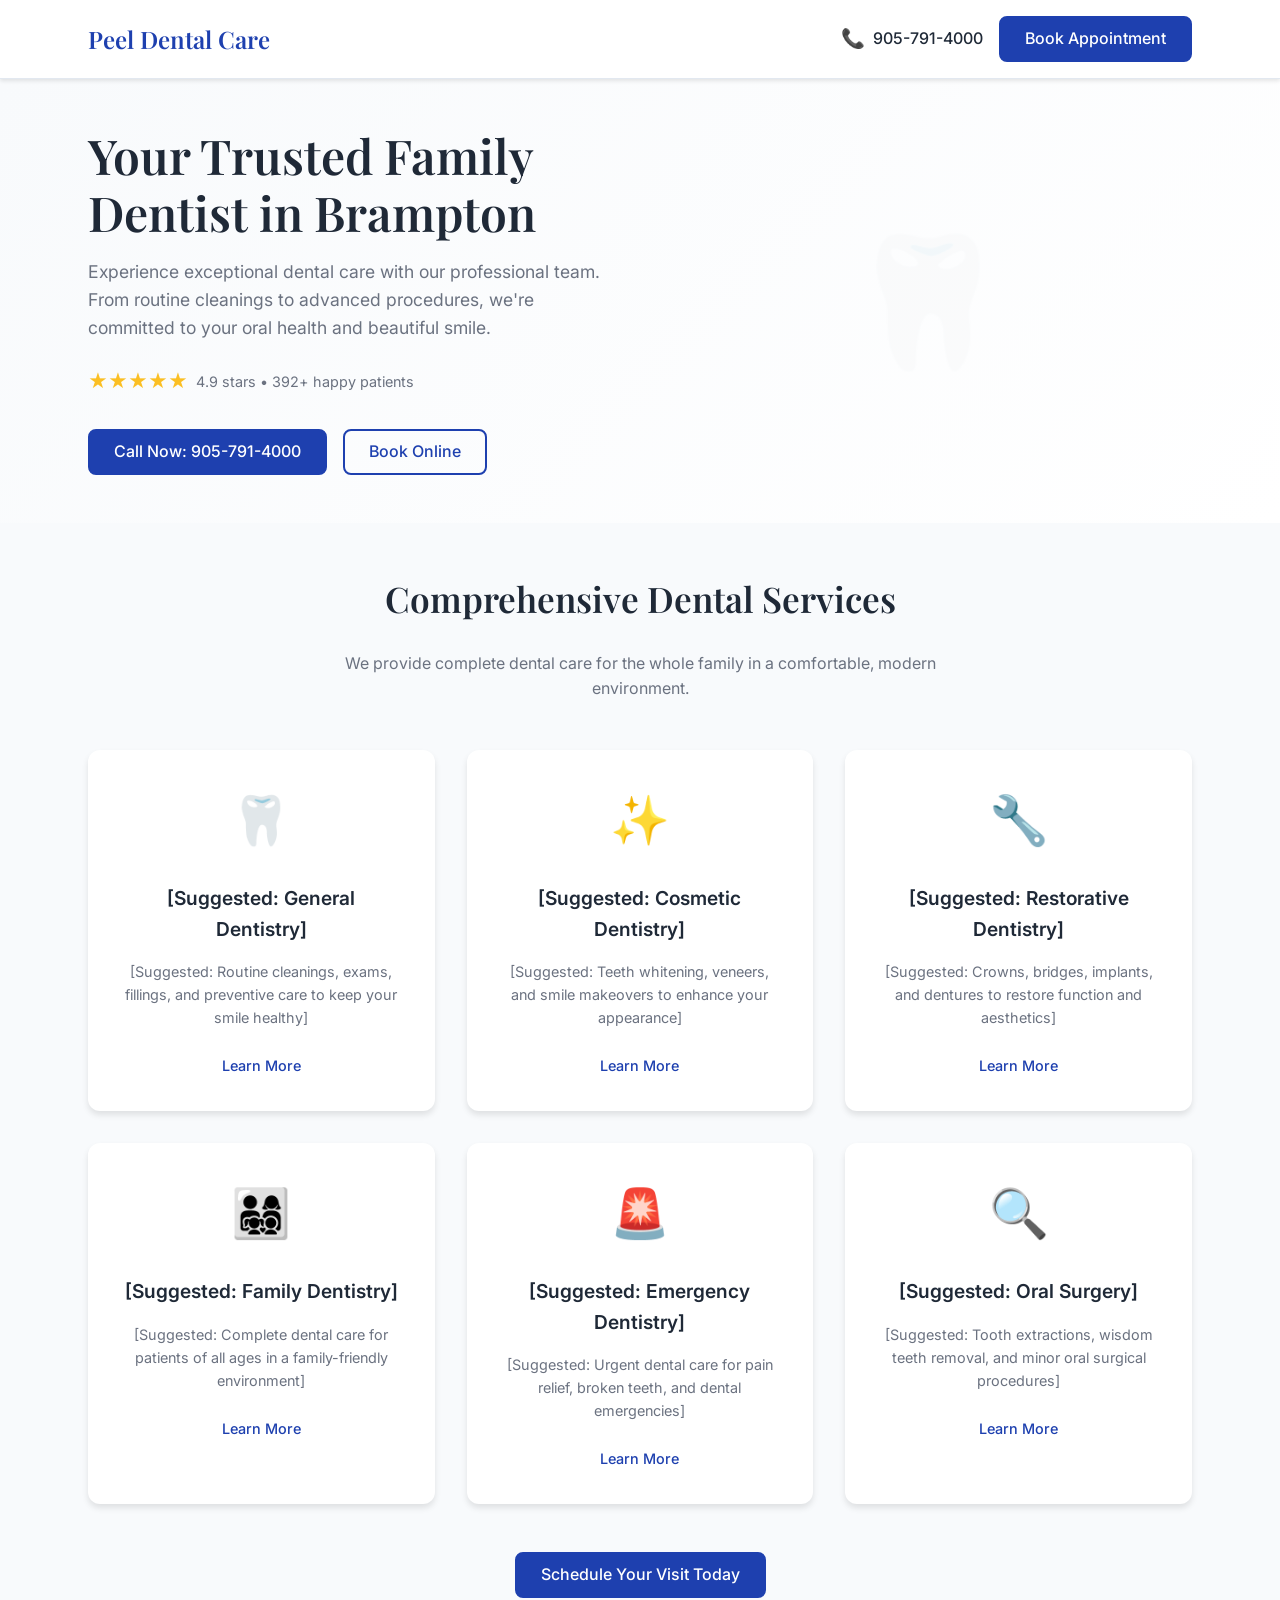
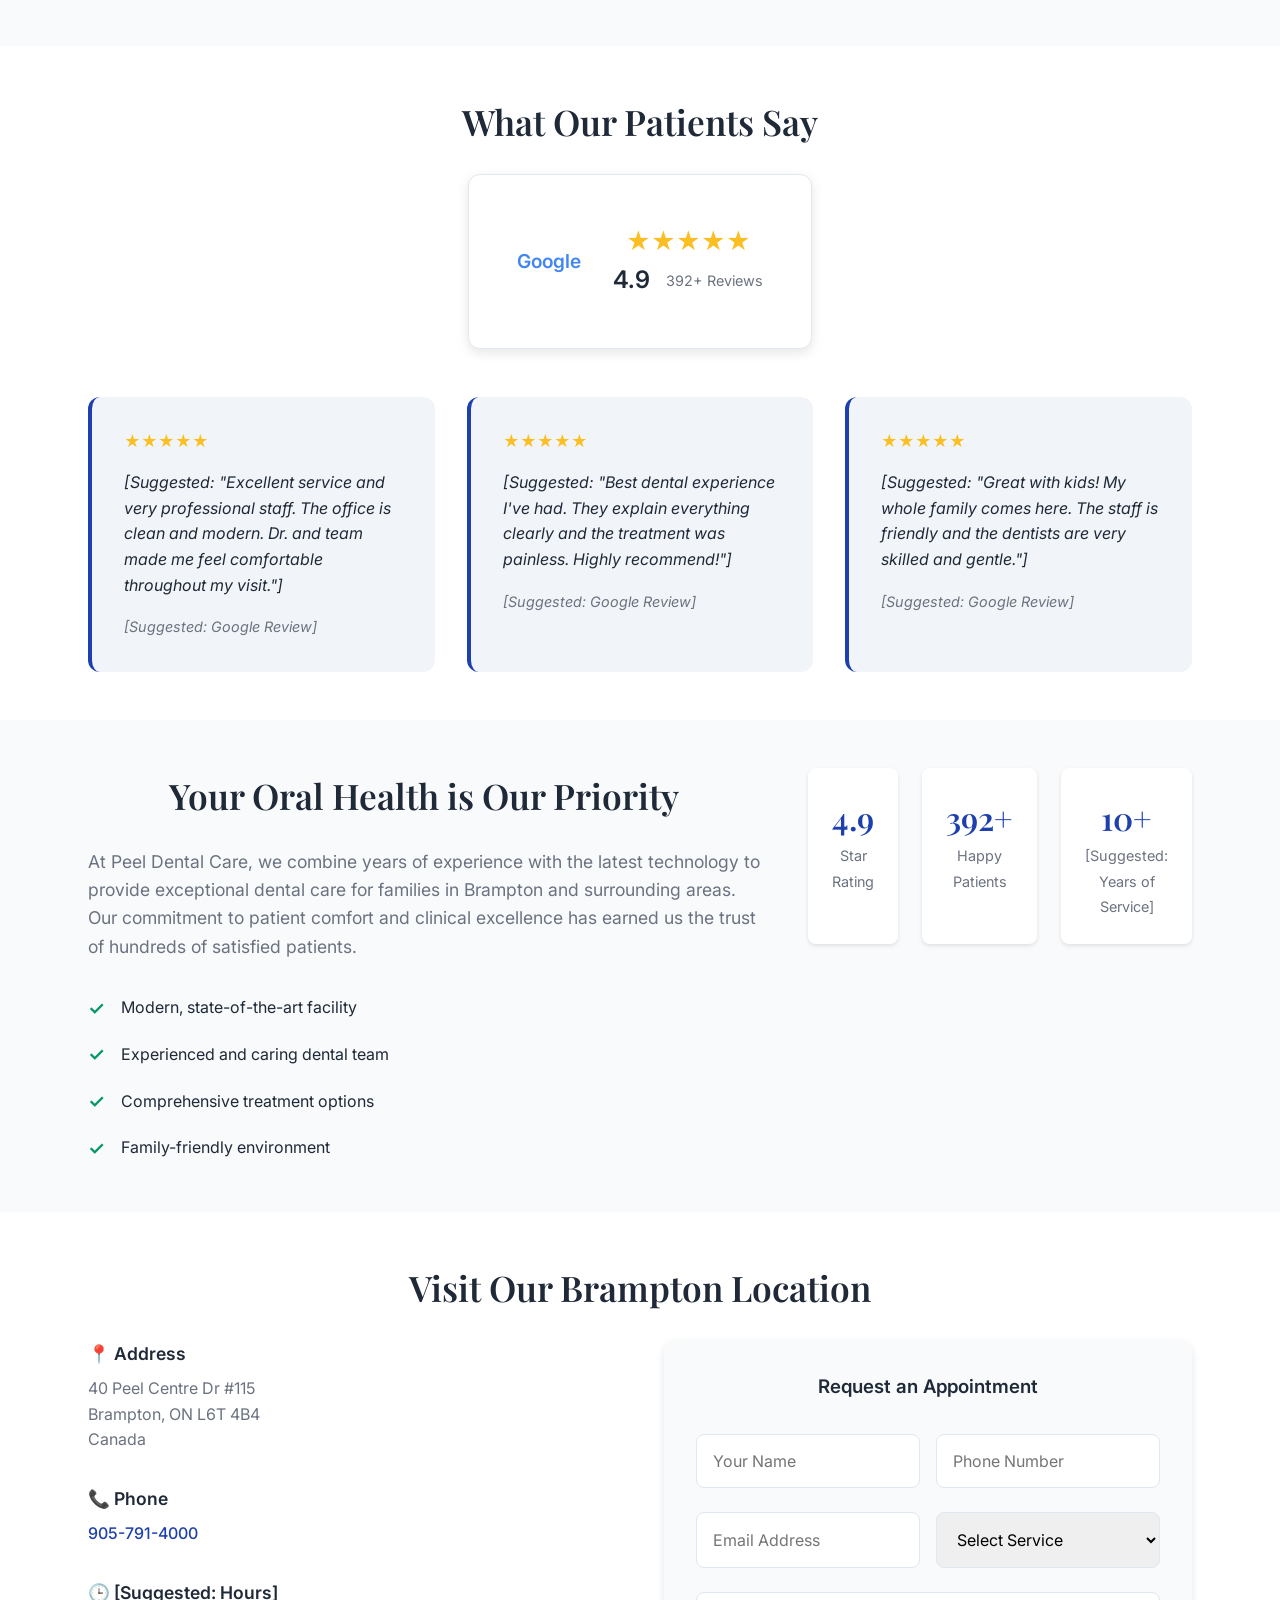
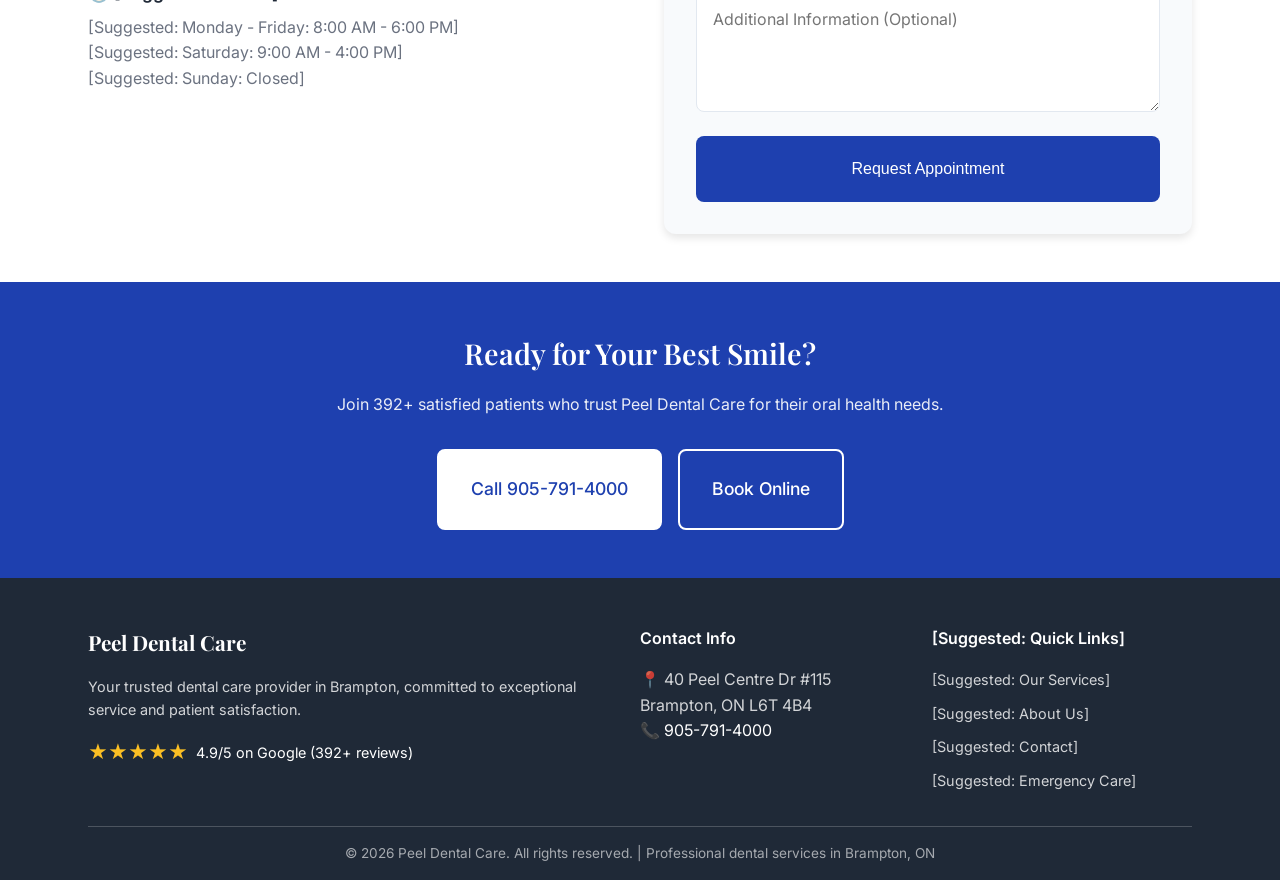
==== sites/peel-dental-care/index.html @ fa3510a4 "Preview: peel-dental-care (job bb30a169)" ====
<!DOCTYPE html>
<html lang="en">
<head>
    <meta charset="UTF-8">
    <meta name="viewport" content="width=device-width, initial-scale=1.0">
    <title>Peel Dental Care - Premier Dentist in Brampton, ON</title>
    <meta name="description" content="Peel Dental Care offers comprehensive dental services in Brampton. Rated 4.9 stars by 392+ patients. Call +1 905-791-4000 to book your appointment today.">
    <link rel="preconnect" href="https://fonts.googleapis.com">
    <link rel="preconnect" href="https://fonts.gstatic.com" crossorigin>
    <link href="https://fonts.googleapis.com/css2?family=Inter:wght@300;400;500;600;700&family=Playfair+Display:wght@400;500;600&display=swap" rel="stylesheet">
    <link rel="stylesheet" href="styles.css">
</head>
<body>
    <!-- HEADER -->
    <header class="header">
        <div class="container">
            <div class="header-content">
                <h1 class="logo">Peel Dental Care</h1>
                <div class="header-contact">
                    <a href="tel:+19057914000" class="phone-link">
                        <span class="phone-icon">📞</span>
                        <span class="phone-number">905-791-4000</span>
                    </a>
                    <a href="#contact" class="cta-button">Book Appointment</a>
                </div>
            </div>
        </div>
    </header>

    <main>
        <!-- SECTION: hero -->
        <section class="hero">
            <div class="container">
                <div class="hero-content">
                    <div class="hero-text">
                        <h2 class="hero-title">Your Trusted Family Dentist in Brampton</h2>
                        <p class="hero-description">
                            Experience exceptional dental care with our professional team. From routine cleanings to advanced procedures, we're committed to your oral health and beautiful smile.
                        </p>
                        <div class="hero-rating">
                            <div class="stars">★★★★★</div>
                            <span class="rating-text">4.9 stars • 392+ happy patients</span>
                        </div>
                        <div class="hero-cta">
                            <a href="tel:+19057914000" class="cta-button primary">Call Now: 905-791-4000</a>
                            <a href="#contact" class="cta-button secondary">Book Online</a>
                        </div>
                    </div>
                    <div class="hero-image">
                        <div class="hero-placeholder">🦷</div>
                    </div>
                </div>
            </div>
        </section>

        <!-- SECTION: services -->
        <section class="services">
            <div class="container">
                <h2 class="section-title">Comprehensive Dental Services</h2>
                <p class="section-description">We provide complete dental care for the whole family in a comfortable, modern environment.</p>

                <div class="services-grid">
                    <div class="service-card">
                        <div class="service-icon">🦷</div>
                        <h3 class="service-title">[Suggested: General Dentistry]</h3>
                        <p class="service-description">[Suggested: Routine cleanings, exams, fillings, and preventive care to keep your smile healthy]</p>
                        <a href="#contact" class="service-cta">Learn More</a>
                    </div>

                    <div class="service-card">
                        <div class="service-icon">✨</div>
                        <h3 class="service-title">[Suggested: Cosmetic Dentistry]</h3>
                        <p class="service-description">[Suggested: Teeth whitening, veneers, and smile makeovers to enhance your appearance]</p>
                        <a href="#contact" class="service-cta">Learn More</a>
                    </div>

                    <div class="service-card">
                        <div class="service-icon">🔧</div>
                        <h3 class="service-title">[Suggested: Restorative Dentistry]</h3>
                        <p class="service-description">[Suggested: Crowns, bridges, implants, and dentures to restore function and aesthetics]</p>
                        <a href="#contact" class="service-cta">Learn More</a>
                    </div>

                    <div class="service-card">
                        <div class="service-icon">👨‍👩‍👧‍👦</div>
                        <h3 class="service-title">[Suggested: Family Dentistry]</h3>
                        <p class="service-description">[Suggested: Complete dental care for patients of all ages in a family-friendly environment]</p>
                        <a href="#contact" class="service-cta">Learn More</a>
                    </div>

                    <div class="service-card">
                        <div class="service-icon">🚨</div>
                        <h3 class="service-title">[Suggested: Emergency Dentistry]</h3>
                        <p class="service-description">[Suggested: Urgent dental care for pain relief, broken teeth, and dental emergencies]</p>
                        <a href="#contact" class="service-cta">Learn More</a>
                    </div>

                    <div class="service-card">
                        <div class="service-icon">🔍</div>
                        <h3 class="service-title">[Suggested: Oral Surgery]</h3>
                        <p class="service-description">[Suggested: Tooth extractions, wisdom teeth removal, and minor oral surgical procedures]</p>
                        <a href="#contact" class="service-cta">Learn More</a>
                    </div>
                </div>

                <div class="services-footer">
                    <a href="tel:+19057914000" class="cta-button">Schedule Your Visit Today</a>
                </div>
            </div>
        </section>

        <!-- SECTION: social-proof -->
        <section class="social-proof">
            <div class="container">
                <h2 class="section-title">What Our Patients Say</h2>
                <div class="rating-highlight">
                    <div class="google-rating">
                        <div class="google-logo">Google</div>
                        <div class="rating-display">
                            <div class="stars-large">★★★★★</div>
                            <div class="rating-details">
                                <span class="rating-number">4.9</span>
                                <span class="review-count">392+ Reviews</span>
                            </div>
                        </div>
                    </div>
                </div>

                <div class="testimonials">
                    <div class="testimonial-card">
                        <div class="testimonial-content">
                            <div class="testimonial-stars">★★★★★</div>
                            <p class="testimonial-text">[Suggested: "Excellent service and very professional staff. The office is clean and modern. Dr. and team made me feel comfortable throughout my visit."]</p>
                            <cite class="testimonial-author">[Suggested: Google Review]</cite>
                        </div>
                    </div>

                    <div class="testimonial-card">
                        <div class="testimonial-content">
                            <div class="testimonial-stars">★★★★★</div>
                            <p class="testimonial-text">[Suggested: "Best dental experience I've had. They explain everything clearly and the treatment was painless. Highly recommend!"]</p>
                            <cite class="testimonial-author">[Suggested: Google Review]</cite>
                        </div>
                    </div>

                    <div class="testimonial-card">
                        <div class="testimonial-content">
                            <div class="testimonial-stars">★★★★★</div>
                            <p class="testimonial-text">[Suggested: "Great with kids! My whole family comes here. The staff is friendly and the dentists are very skilled and gentle."]</p>
                            <cite class="testimonial-author">[Suggested: Google Review]</cite>
                        </div>
                    </div>
                </div>
            </div>
        </section>

        <!-- SECTION: about -->
        <section class="about">
            <div class="container">
                <div class="about-content">
                    <div class="about-text">
                        <h2 class="section-title">Your Oral Health is Our Priority</h2>
                        <p class="about-description">
                            At Peel Dental Care, we combine years of experience with the latest technology to provide exceptional dental care for families in Brampton and surrounding areas. Our commitment to patient comfort and clinical excellence has earned us the trust of hundreds of satisfied patients.
                        </p>
                        <div class="about-features">
                            <div class="feature-item">
                                <span class="feature-icon">✓</span>
                                <span class="feature-text">Modern, state-of-the-art facility</span>
                            </div>
                            <div class="feature-item">
                                <span class="feature-icon">✓</span>
                                <span class="feature-text">Experienced and caring dental team</span>
                            </div>
                            <div class="feature-item">
                                <span class="feature-icon">✓</span>
                                <span class="feature-text">Comprehensive treatment options</span>
                            </div>
                            <div class="feature-item">
                                <span class="feature-icon">✓</span>
                                <span class="feature-text">Family-friendly environment</span>
                            </div>
                        </div>
                    </div>
                    <div class="about-stats">
                        <div class="stat-item">
                            <span class="stat-number">4.9</span>
                            <span class="stat-label">Star Rating</span>
                        </div>
                        <div class="stat-item">
                            <span class="stat-number">392+</span>
                            <span class="stat-label">Happy Patients</span>
                        </div>
                        <div class="stat-item">
                            <span class="stat-number">10+</span>
                            <span class="stat-label">[Suggested: Years of Service]</span>
                        </div>
                    </div>
                </div>
            </div>
        </section>

        <!-- SECTION: contact -->
        <section id="contact" class="contact">
            <div class="container">
                <h2 class="section-title">Visit Our Brampton Location</h2>
                <div class="contact-content">
                    <div class="contact-info">
                        <div class="contact-item">
                            <h3 class="contact-title">📍 Address</h3>
                            <p class="contact-details">
                                40 Peel Centre Dr #115<br>
                                Brampton, ON L6T 4B4<br>
                                Canada
                            </p>
                        </div>

                        <div class="contact-item">
                            <h3 class="contact-title">📞 Phone</h3>
                            <p class="contact-details">
                                <a href="tel:+19057914000" class="contact-link">905-791-4000</a>
                            </p>
                        </div>

                        <div class="contact-item">
                            <h3 class="contact-title">🕒 [Suggested: Hours]</h3>
                            <p class="contact-details">
                                [Suggested: Monday - Friday: 8:00 AM - 6:00 PM]<br>
                                [Suggested: Saturday: 9:00 AM - 4:00 PM]<br>
                                [Suggested: Sunday: Closed]
                            </p>
                        </div>
                    </div>

                    <div class="appointment-form">
                        <h3 class="form-title">Request an Appointment</h3>
                        <form class="contact-form">
                            <div class="form-row">
                                <input type="text" name="name" placeholder="Your Name" class="form-input" required>
                                <input type="tel" name="phone" placeholder="Phone Number" class="form-input" required>
                            </div>
                            <div class="form-row">
                                <input type="email" name="email" placeholder="Email Address" class="form-input" required>
                                <select name="service" class="form-input" required>
                                    <option value="">Select Service</option>
                                    <option value="general">General Checkup</option>
                                    <option value="cleaning">Cleaning</option>
                                    <option value="cosmetic">Cosmetic Dentistry</option>
                                    <option value="emergency">Emergency</option>
                                    <option value="other">Other</option>
                                </select>
                            </div>
                            <textarea name="message" placeholder="Additional Information (Optional)" class="form-textarea"></textarea>
                            <button type="submit" class="form-submit">Request Appointment</button>
                        </form>
                    </div>
                </div>
            </div>
        </section>

        <!-- SECTION: booking-cta -->
        <section class="booking-cta">
            <div class="container">
                <div class="cta-content">
                    <h2 class="cta-title">Ready for Your Best Smile?</h2>
                    <p class="cta-description">Join 392+ satisfied patients who trust Peel Dental Care for their oral health needs.</p>
                    <div class="cta-buttons">
                        <a href="tel:+19057914000" class="cta-button primary large">Call 905-791-4000</a>
                        <a href="#contact" class="cta-button secondary large">Book Online</a>
                    </div>
                </div>
            </div>
        </section>
    </main>

    <!-- FOOTER -->
    <footer class="footer">
        <div class="container">
            <div class="footer-content">
                <div class="footer-section">
                    <h3 class="footer-title">Peel Dental Care</h3>
                    <p class="footer-text">Your trusted dental care provider in Brampton, committed to exceptional service and patient satisfaction.</p>
                    <div class="footer-rating">
                        <span class="stars">★★★★★</span>
                        <span>4.9/5 on Google (392+ reviews)</span>
                    </div>
                </div>

                <div class="footer-section">
                    <h4 class="footer-subtitle">Contact Info</h4>
                    <p class="footer-contact">
                        📍 40 Peel Centre Dr #115<br>
                        Brampton, ON L6T 4B4<br>
                        📞 <a href="tel:+19057914000">905-791-4000</a>
                    </p>
                </div>

                <div class="footer-section">
                    <h4 class="footer-subtitle">[Suggested: Quick Links]</h4>
                    <ul class="footer-links">
                        <li><a href="#services">[Suggested: Our Services]</a></li>
                        <li><a href="#about">[Suggested: About Us]</a></li>
                        <li><a href="#contact">[Suggested: Contact]</a></li>
                        <li><a href="tel:+19057914000">[Suggested: Emergency Care]</a></li>
                    </ul>
                </div>
            </div>

            <div class="footer-bottom">
                <p>&copy; 2026 Peel Dental Care. All rights reserved. | Professional dental services in Brampton, ON</p>
            </div>
        </div>
    </footer>
</body>
</html>
---- sites/peel-dental-care/styles.css ----
:root {
    --primary: #1e40af;
    --primary-dark: #1e3a8a;
    --secondary: #0891b2;
    --accent: #059669;
    --text: #1f2937;
    --text-light: #6b7280;
    --text-white: #ffffff;
    --bg: #ffffff;
    --bg-alt: #f8fafc;
    --bg-light: #f1f5f9;
    --border: #e2e8f0;
    --shadow: rgba(0, 0, 0, 0.1);
    --shadow-lg: rgba(0, 0, 0, 0.15);
    --radius: 8px;
    --radius-lg: 12px;
    --font-heading: 'Playfair Display', serif;
    --font-body: 'Inter', sans-serif;
    --container-max: 1200px;
    --spacing-xs: 0.5rem;
    --spacing-sm: 1rem;
    --spacing-md: 1.5rem;
    --spacing-lg: 2rem;
    --spacing-xl: 3rem;
}

/* Reset and Base Styles */
* {
    margin: 0;
    padding: 0;
    box-sizing: border-box;
}

body {
    font-family: var(--font-body);
    line-height: 1.6;
    color: var(--text);
    background-color: var(--bg);
}

img {
    max-width: 100%;
    height: auto;
}

/* Container */
.container {
    max-width: var(--container-max);
    margin: 0 auto;
    padding: 0 var(--spacing-sm);
}

/* Header */
.header {
    background: var(--bg);
    border-bottom: 1px solid var(--border);
    position: sticky;
    top: 0;
    z-index: 100;
    box-shadow: 0 2px 4px var(--shadow);
}

.header-content {
    display: flex;
    justify-content: space-between;
    align-items: center;
    padding: var(--spacing-sm) 0;
}

.logo {
    font-family: var(--font-heading);
    font-size: 1.5rem;
    font-weight: 600;
    color: var(--primary);
}

.header-contact {
    display: flex;
    align-items: center;
    gap: var(--spacing-sm);
}

.phone-link {
    display: flex;
    align-items: center;
    gap: var(--spacing-xs);
    text-decoration: none;
    color: var(--text);
    font-weight: 500;
}

.phone-link:hover {
    color: var(--primary);
}

.phone-icon {
    font-size: 1.2rem;
}

.phone-number {
    display: none;
}

/* Buttons */
.cta-button {
    display: inline-block;
    padding: var(--spacing-xs) var(--spacing-md);
    border-radius: var(--radius);
    text-decoration: none;
    font-weight: 500;
    text-align: center;
    transition: all 0.3s ease;
    border: 2px solid var(--primary);
    background: var(--primary);
    color: var(--text-white);
}

.cta-button:hover {
    background: var(--primary-dark);
    border-color: var(--primary-dark);
    transform: translateY(-1px);
}

.cta-button.secondary {
    background: transparent;
    color: var(--primary);
}

.cta-button.secondary:hover {
    background: var(--primary);
    color: var(--text-white);
}

.cta-button.large {
    padding: var(--spacing-md) var(--spacing-lg);
    font-size: 1.1rem;
}

/* Hero Section */
.hero {
    padding: var(--spacing-xl) 0;
    background: linear-gradient(135deg, var(--bg-alt) 0%, var(--bg) 100%);
}

.hero-content {
    display: grid;
    gap: var(--spacing-lg);
    align-items: center;
}

.hero-title {
    font-family: var(--font-heading);
    font-size: 2rem;
    font-weight: 600;
    color: var(--text);
    margin-bottom: var(--spacing-sm);
    line-height: 1.2;
}

.hero-description {
    font-size: 1.1rem;
    color: var(--text-light);
    margin-bottom: var(--spacing-md);
}

.hero-rating {
    display: flex;
    align-items: center;
    gap: var(--spacing-xs);
    margin-bottom: var(--spacing-lg);
}

.stars {
    color: #fbbf24;
    font-size: 1.2rem;
}

.rating-text {
    font-size: 0.9rem;
    color: var(--text-light);
}

.hero-cta {
    display: flex;
    flex-direction: column;
    gap: var(--spacing-sm);
}

.hero-image {
    display: flex;
    justify-content: center;
    align-items: center;
}

.hero-placeholder {
    font-size: 8rem;
    opacity: 0.1;
    color: var(--primary);
}

/* Section Styles */
section {
    padding: var(--spacing-xl) 0;
}

.section-title {
    font-family: var(--font-heading);
    font-size: 1.8rem;
    font-weight: 600;
    text-align: center;
    margin-bottom: var(--spacing-md);
    color: var(--text);
}

.section-description {
    text-align: center;
    color: var(--text-light);
    margin-bottom: var(--spacing-xl);
    max-width: 600px;
    margin-left: auto;
    margin-right: auto;
}

/* Services Section */
.services {
    background: var(--bg-alt);
}

.services-grid {
    display: grid;
    gap: var(--spacing-lg);
    margin-bottom: var(--spacing-xl);
}

.service-card {
    background: var(--bg);
    padding: var(--spacing-lg);
    border-radius: var(--radius-lg);
    text-align: center;
    box-shadow: 0 4px 6px var(--shadow);
    transition: transform 0.3s ease, box-shadow 0.3s ease;
}

.service-card:hover {
    transform: translateY(-4px);
    box-shadow: 0 8px 16px var(--shadow-lg);
}

.service-icon {
    font-size: 3rem;
    margin-bottom: var(--spacing-md);
}

.service-title {
    font-size: 1.2rem;
    font-weight: 600;
    margin-bottom: var(--spacing-sm);
    color: var(--text);
}

.service-description {
    color: var(--text-light);
    margin-bottom: var(--spacing-md);
    font-size: 0.9rem;
}

.service-cta {
    color: var(--primary);
    text-decoration: none;
    font-weight: 500;
    font-size: 0.9rem;
}

.service-cta:hover {
    color: var(--primary-dark);
}

.services-footer {
    text-align: center;
}

/* Social Proof Section */
.social-proof {
    background: var(--bg);
}

.rating-highlight {
    text-align: center;
    margin-bottom: var(--spacing-xl);
}

.google-rating {
    display: inline-flex;
    align-items: center;
    gap: var(--spacing-md);
    background: var(--bg);
    padding: var(--spacing-lg);
    border-radius: var(--radius-lg);
    box-shadow: 0 4px 12px var(--shadow);
    border: 1px solid var(--border);
}

.google-logo {
    font-weight: 600;
    color: #4285f4;
    font-size: 1.2rem;
}

.stars-large {
    color: #fbbf24;
    font-size: 1.5rem;
}

.rating-details {
    display: flex;
    flex-direction: column;
    align-items: flex-start;
}

.rating-number {
    font-size: 1.5rem;
    font-weight: 600;
    color: var(--text);
}

.review-count {
    font-size: 0.9rem;
    color: var(--text-light);
}

.testimonials {
    display: grid;
    gap: var(--spacing-lg);
}

.testimonial-card {
    background: var(--bg-light);
    padding: var(--spacing-lg);
    border-radius: var(--radius-lg);
    border-left: 4px solid var(--primary);
}

.testimonial-stars {
    color: #fbbf24;
    margin-bottom: var(--spacing-sm);
}

.testimonial-text {
    font-style: italic;
    margin-bottom: var(--spacing-sm);
    color: var(--text);
}

.testimonial-author {
    font-size: 0.9rem;
    color: var(--text-light);
}

/* About Section */
.about {
    background: var(--bg-alt);
}

.about-content {
    display: grid;
    gap: var(--spacing-xl);
}

.about-description {
    color: var(--text-light);
    margin-bottom: var(--spacing-lg);
    font-size: 1.1rem;
}

.about-features {
    display: grid;
    gap: var(--spacing-sm);
}

.feature-item {
    display: flex;
    align-items: center;
    gap: var(--spacing-sm);
}

.feature-icon {
    color: var(--accent);
    font-weight: 600;
    font-size: 1.2rem;
}

.feature-text {
    color: var(--text);
}

.about-stats {
    display: grid;
    grid-template-columns: repeat(3, 1fr);
    gap: var(--spacing-md);
}

.stat-item {
    text-align: center;
    padding: var(--spacing-md);
    background: var(--bg);
    border-radius: var(--radius);
    box-shadow: 0 2px 4px var(--shadow);
}

.stat-number {
    display: block;
    font-size: 2rem;
    font-weight: 600;
    color: var(--primary);
    font-family: var(--font-heading);
}

.stat-label {
    font-size: 0.9rem;
    color: var(--text-light);
}

/* Contact Section */
.contact {
    background: var(--bg);
}

.contact-content {
    display: grid;
    gap: var(--spacing-xl);
}

.contact-info {
    display: grid;
    gap: var(--spacing-lg);
}

.contact-item {
    text-align: center;
}

.contact-title {
    font-size: 1.1rem;
    font-weight: 600;
    margin-bottom: var(--spacing-xs);
    color: var(--text);
}

.contact-details {
    color: var(--text-light);
}

.contact-link {
    color: var(--primary);
    text-decoration: none;
    font-weight: 500;
}

.contact-link:hover {
    color: var(--primary-dark);
}

/* Form Styles */
.appointment-form {
    background: var(--bg-alt);
    padding: var(--spacing-lg);
    border-radius: var(--radius-lg);
    box-shadow: 0 4px 8px var(--shadow);
}

.form-title {
    text-align: center;
    margin-bottom: var(--spacing-lg);
    color: var(--text);
    font-weight: 600;
}

.contact-form {
    display: grid;
    gap: var(--spacing-md);
}

.form-row {
    display: grid;
    gap: var(--spacing-sm);
}

.form-input,
.form-textarea {
    width: 100%;
    padding: var(--spacing-sm);
    border: 1px solid var(--border);
    border-radius: var(--radius);
    font-family: var(--font-body);
    font-size: 1rem;
    transition: border-color 0.3s ease;
}

.form-input:focus,
.form-textarea:focus {
    outline: none;
    border-color: var(--primary);
}

.form-textarea {
    min-height: 120px;
    resize: vertical;
}

.form-submit {
    background: var(--primary);
    color: var(--text-white);
    border: none;
    padding: var(--spacing-md);
    border-radius: var(--radius);
    font-weight: 500;
    font-size: 1rem;
    cursor: pointer;
    transition: background 0.3s ease;
}

.form-submit:hover {
    background: var(--primary-dark);
}

/* Booking CTA Section */
.booking-cta {
    background: var(--primary);
    color: var(--text-white);
    text-align: center;
}

.cta-title {
    font-family: var(--font-heading);
    font-size: 1.8rem;
    font-weight: 600;
    margin-bottom: var(--spacing-sm);
}

.cta-description {
    margin-bottom: var(--spacing-lg);
    opacity: 0.9;
}

.cta-buttons {
    display: flex;
    flex-direction: column;
    gap: var(--spacing-sm);
}

.booking-cta .cta-button {
    border-color: var(--text-white);
}

.booking-cta .cta-button.primary {
    background: var(--text-white);
    color: var(--primary);
}

.booking-cta .cta-button.secondary {
    background: transparent;
    color: var(--text-white);
}

/* Footer */
.footer {
    background: var(--text);
    color: var(--text-white);
    padding: var(--spacing-xl) 0 var(--spacing-sm);
}

.footer-content {
    display: grid;
    gap: var(--spacing-lg);
    margin-bottom: var(--spacing-lg);
}

.footer-title {
    font-family: var(--font-heading);
    font-size: 1.3rem;
    margin-bottom: var(--spacing-sm);
    color: var(--text-white);
}

.footer-subtitle {
    font-weight: 600;
    margin-bottom: var(--spacing-sm);
    color: var(--text-white);
}

.footer-text {
    color: rgba(255, 255, 255, 0.8);
    margin-bottom: var(--spacing-sm);
    font-size: 0.9rem;
}

.footer-rating {
    display: flex;
    align-items: center;
    gap: var(--spacing-xs);
    font-size: 0.9rem;
}

.footer-rating .stars {
    color: #fbbf24;
}

.footer-contact {
    color: rgba(255, 255, 255, 0.8);
    line-height: 1.6;
}

.footer-contact a {
    color: var(--text-white);
    text-decoration: none;
}

.footer-contact a:hover {
    color: var(--secondary);
}

.footer-links {
    list-style: none;
    display: grid;
    gap: var(--spacing-xs);
}

.footer-links a {
    color: rgba(255, 255, 255, 0.8);
    text-decoration: none;
    font-size: 0.9rem;
}

.footer-links a:hover {
    color: var(--text-white);
}

.footer-bottom {
    border-top: 1px solid rgba(255, 255, 255, 0.2);
    padding-top: var(--spacing-sm);
    text-align: center;
    color: rgba(255, 255, 255, 0.6);
    font-size: 0.85rem;
}

/* Media Queries */
@media (min-width: 768px) {
    .container {
        padding: 0 var(--spacing-lg);
    }

    .phone-number {
        display: inline;
    }

    .hero-content {
        grid-template-columns: 1fr 1fr;
        gap: var(--spacing-xl);
    }

    .hero-title {
        font-size: 2.5rem;
    }

    .hero-cta {
        flex-direction: row;
    }

    .services-grid {
        grid-template-columns: repeat(2, 1fr);
    }

    .testimonials {
        grid-template-columns: repeat(2, 1fr);
    }

    .about-content {
        grid-template-columns: 2fr 1fr;
        align-items: start;
    }

    .contact-content {
        grid-template-columns: 1fr 1fr;
    }

    .contact-info {
        grid-template-columns: 1fr;
        align-content: start;
    }

    .contact-item {
        text-align: left;
    }

    .form-row {
        grid-template-columns: 1fr 1fr;
    }

    .cta-buttons {
        flex-direction: row;
        justify-content: center;
    }

    .footer-content {
        grid-template-columns: 2fr 1fr 1fr;
    }
}

@media (min-width: 1024px) {
    .container {
        padding: 0 var(--spacing-xl);
    }

    .hero-title {
        font-size: 3rem;
    }

    .section-title {
        font-size: 2.2rem;
    }

    .services-grid {
        grid-template-columns: repeat(3, 1fr);
    }

    .testimonials {
        grid-template-columns: repeat(3, 1fr);
    }

    .google-rating {
        gap: var(--spacing-lg);
        padding: var(--spacing-xl);
    }

    .rating-details {
        align-items: center;
        flex-direction: row;
        gap: var(--spacing-sm);
    }
}

/* Print Styles */
@media print {
    .header,
    .booking-cta,
    .cta-button {
        display: none;
    }

    body {
        font-size: 12pt;
        line-height: 1.4;
    }

    .hero-title {
        font-size: 18pt;
    }

    .section-title {
        font-size: 16pt;
    }
}
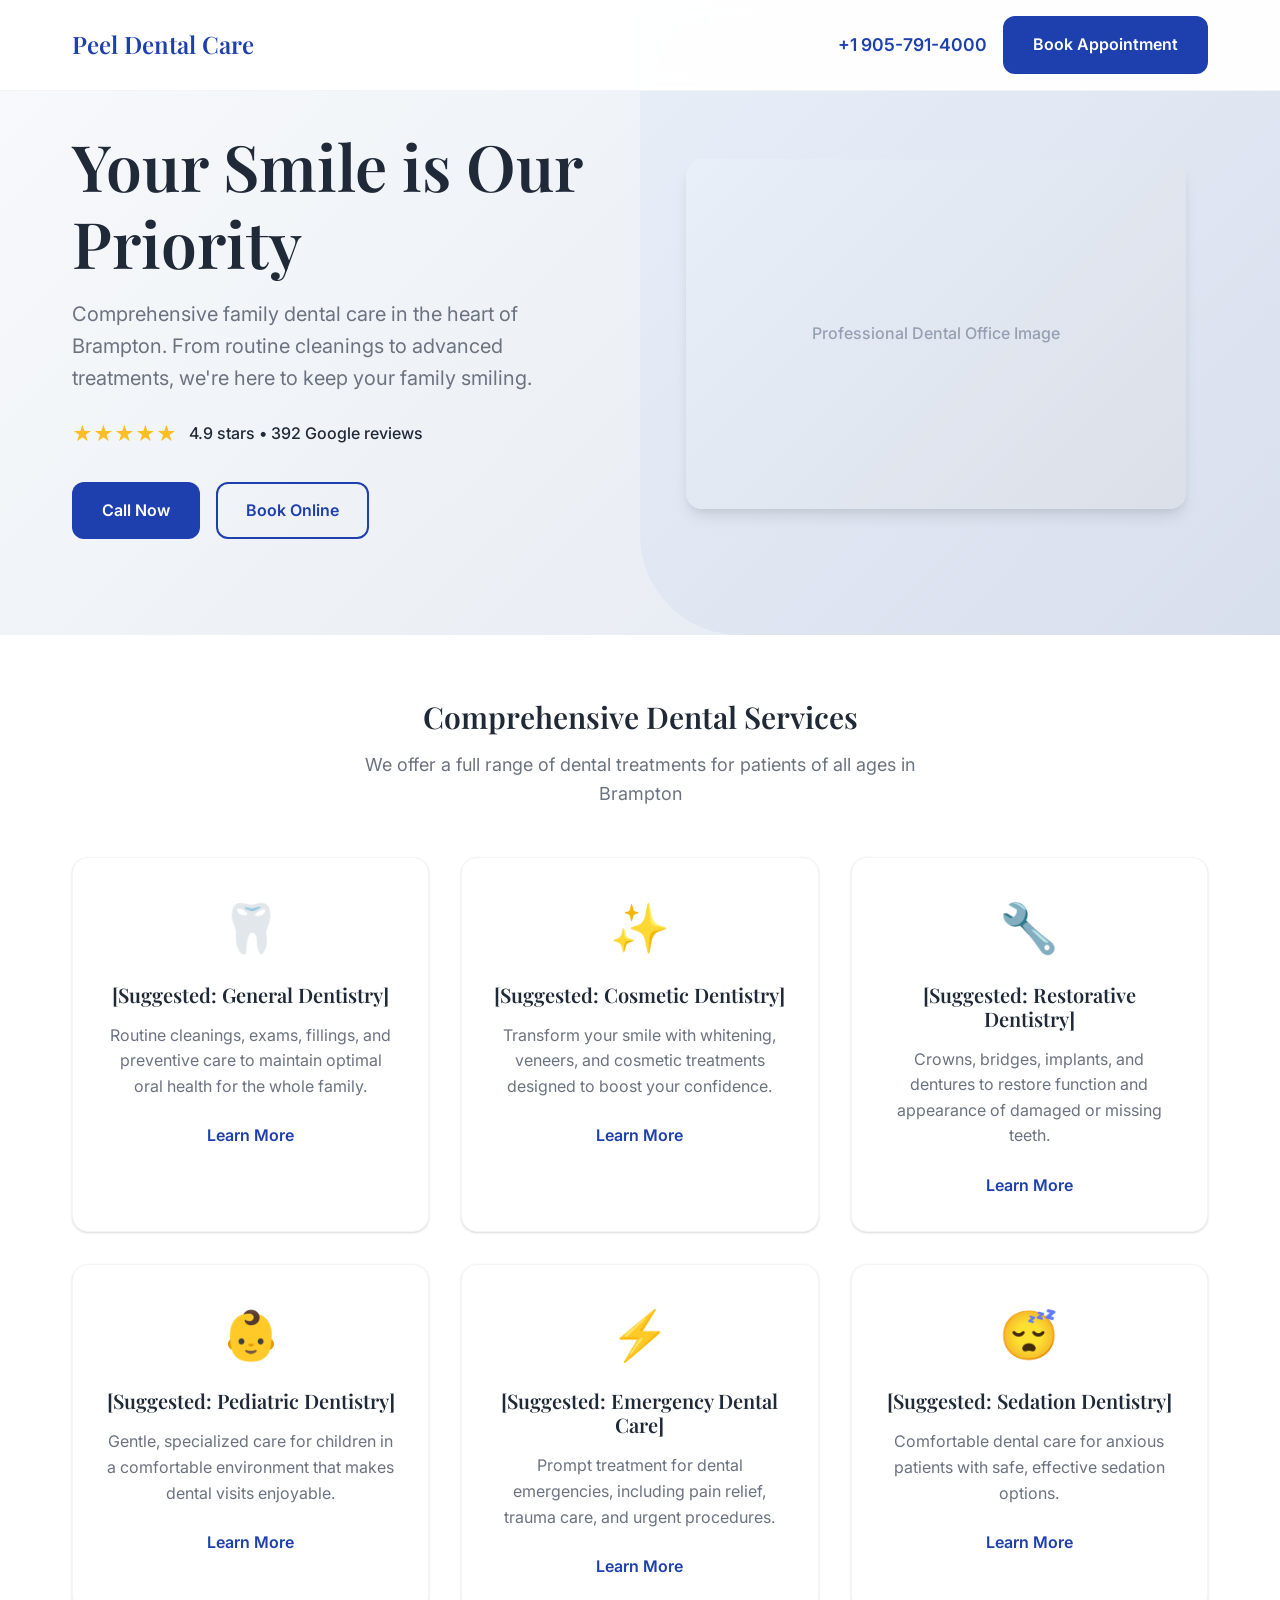
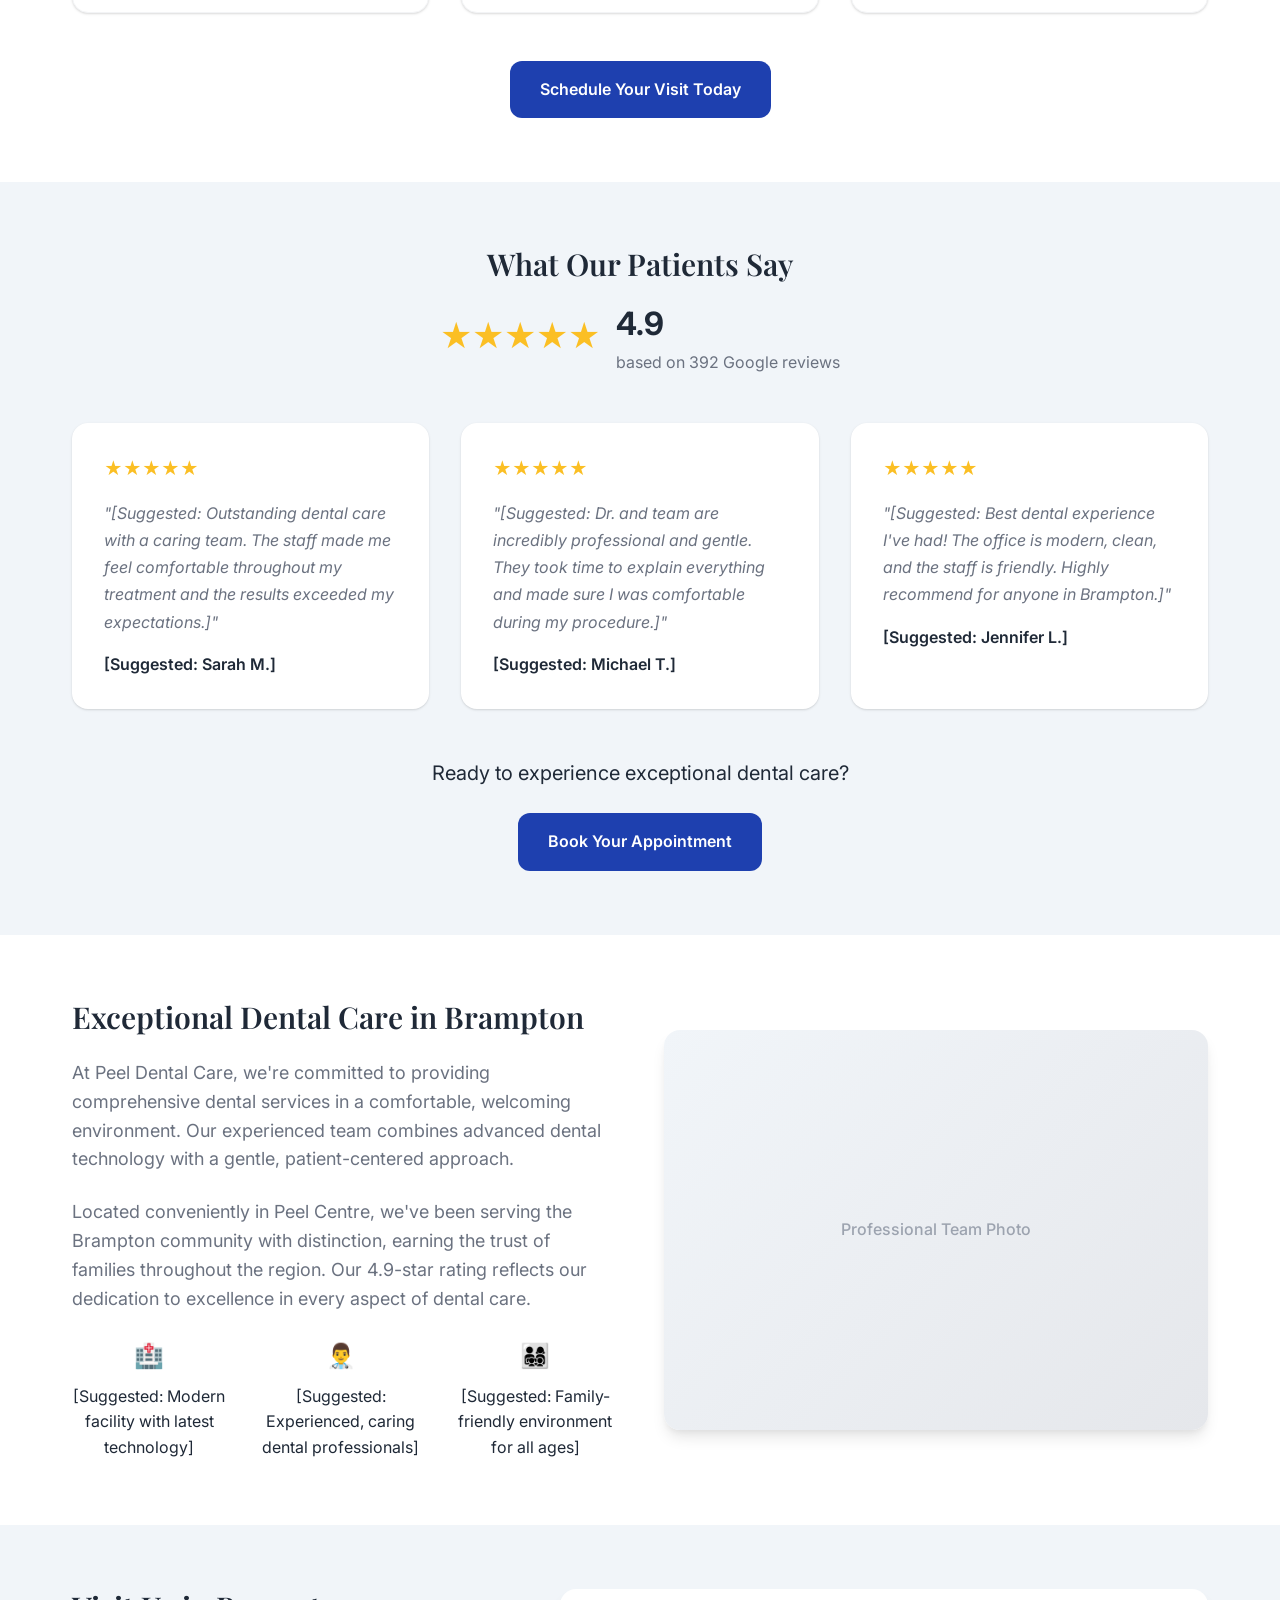
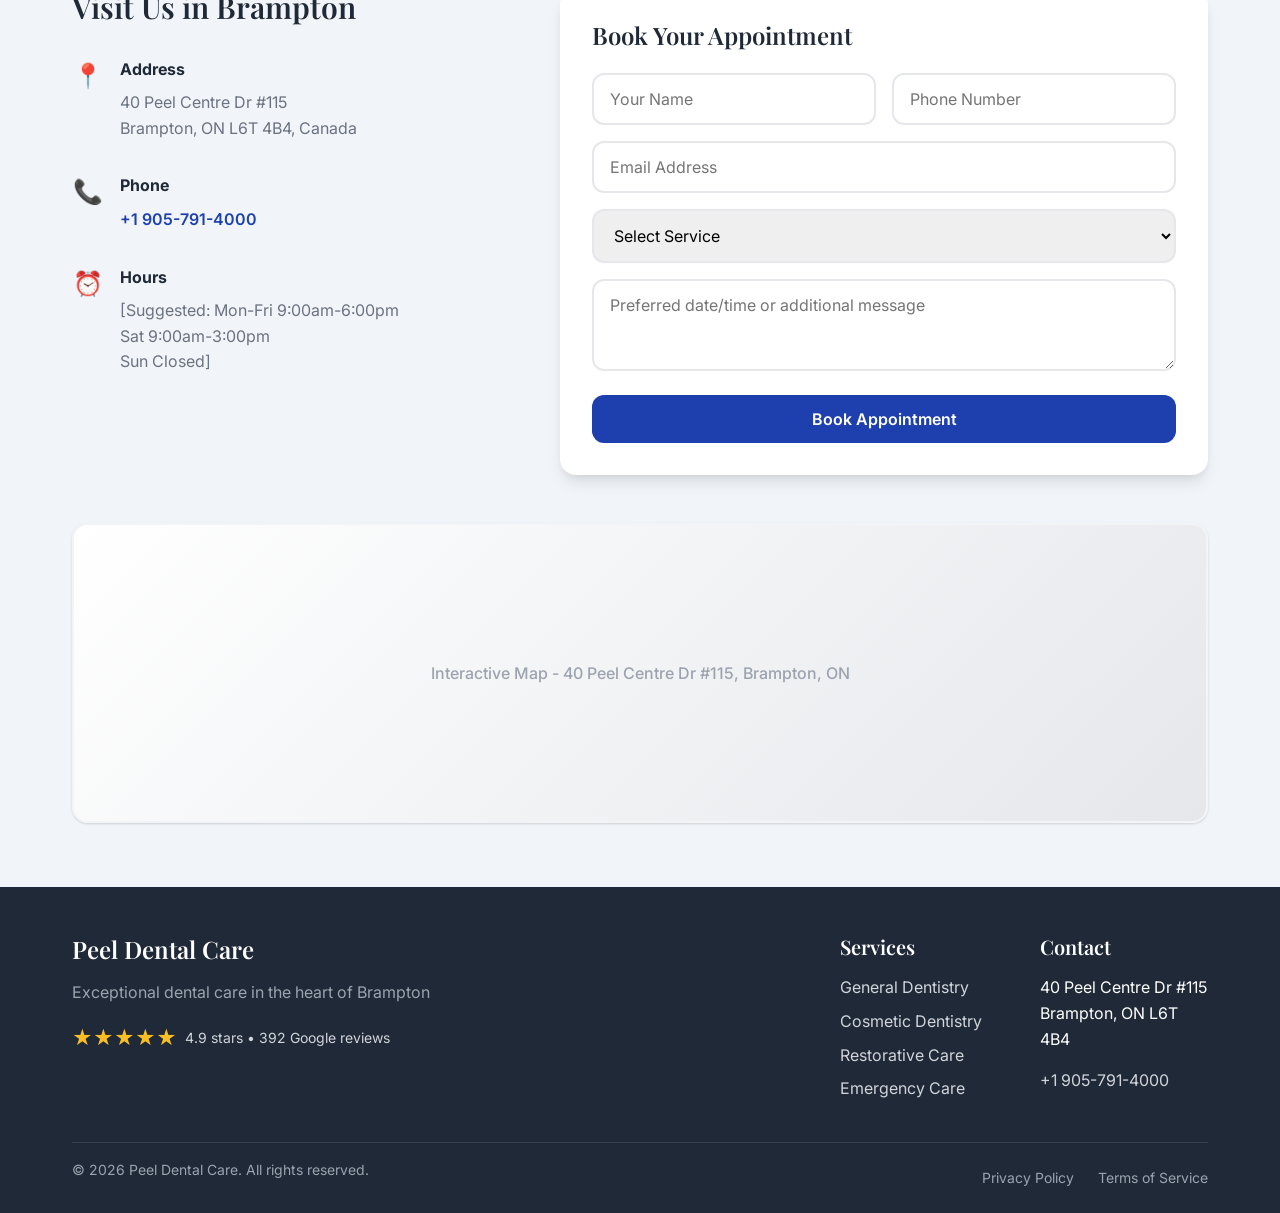
==== commit bade3378: "Preview: peel-dental-care (job fa24ffe2)" ====
--- a/sites/peel-dental-care/index.html
+++ b/sites/peel-dental-care/index.html
@@ -3,11 +3,11 @@
 <head>
     <meta charset="UTF-8">
     <meta name="viewport" content="width=device-width, initial-scale=1.0">
-    <title>Peel Dental Care - Premier Dentist in Brampton, ON</title>
-    <meta name="description" content="Peel Dental Care offers comprehensive dental services in Brampton. Rated 4.9 stars by 392+ patients. Call +1 905-791-4000 to book your appointment today.">
+    <title>Peel Dental Care - Family Dentist in Brampton | 4.9★ Rating</title>
+    <meta name="description" content="Peel Dental Care in Brampton offers comprehensive family dental services. 4.9-star rating with 392 reviews. Call +1 905-791-4000 to book your appointment today.">
     <link rel="preconnect" href="https://fonts.googleapis.com">
     <link rel="preconnect" href="https://fonts.gstatic.com" crossorigin>
-    <link href="https://fonts.googleapis.com/css2?family=Inter:wght@300;400;500;600;700&family=Playfair+Display:wght@400;500;600&display=swap" rel="stylesheet">
+    <link href="https://fonts.googleapis.com/css2?family=Inter:wght@300;400;500;600;700&family=Playfair+Display:wght@400;500;600;700&display=swap" rel="stylesheet">
     <link rel="stylesheet" href="styles.css">
 </head>
 <body>
@@ -15,12 +15,11 @@
     <header class="header">
         <div class="container">
             <div class="header-content">
-                <h1 class="logo">Peel Dental Care</h1>
+                <div class="logo">
+                    <h1>Peel Dental Care</h1>
+                </div>
                 <div class="header-contact">
-                    <a href="tel:+19057914000" class="phone-link">
-                        <span class="phone-icon">📞</span>
-                        <span class="phone-number">905-791-4000</span>
-                    </a>
+                    <a href="tel:+19057914000" class="phone-link">+1 905-791-4000</a>
                     <a href="#contact" class="cta-button">Book Appointment</a>
                 </div>
             </div>
@@ -33,21 +32,21 @@
             <div class="container">
                 <div class="hero-content">
                     <div class="hero-text">
-                        <h2 class="hero-title">Your Trusted Family Dentist in Brampton</h2>
-                        <p class="hero-description">
-                            Experience exceptional dental care with our professional team. From routine cleanings to advanced procedures, we're committed to your oral health and beautiful smile.
-                        </p>
+                        <h2 class="hero-title">Your Smile is Our Priority</h2>
+                        <p class="hero-subtitle">Comprehensive family dental care in the heart of Brampton. From routine cleanings to advanced treatments, we're here to keep your family smiling.</p>
                         <div class="hero-rating">
                             <div class="stars">★★★★★</div>
-                            <span class="rating-text">4.9 stars • 392+ happy patients</span>
+                            <span>4.9 stars • 392 Google reviews</span>
                         </div>
                         <div class="hero-cta">
-                            <a href="tel:+19057914000" class="cta-button primary">Call Now: 905-791-4000</a>
+                            <a href="tel:+19057914000" class="cta-button primary">Call Now</a>
                             <a href="#contact" class="cta-button secondary">Book Online</a>
                         </div>
                     </div>
                     <div class="hero-image">
-                        <div class="hero-placeholder">🦷</div>
+                        <div class="hero-placeholder">
+                            <span>Professional Dental Office Image</span>
+                        </div>
                     </div>
                 </div>
             </div>
@@ -56,100 +55,87 @@
         <!-- SECTION: services -->
         <section class="services">
             <div class="container">
-                <h2 class="section-title">Comprehensive Dental Services</h2>
-                <p class="section-description">We provide complete dental care for the whole family in a comfortable, modern environment.</p>
-
+                <div class="section-header">
+                    <h3>Comprehensive Dental Services</h3>
+                    <p>We offer a full range of dental treatments for patients of all ages in Brampton</p>
+                </div>
                 <div class="services-grid">
                     <div class="service-card">
                         <div class="service-icon">🦷</div>
-                        <h3 class="service-title">[Suggested: General Dentistry]</h3>
-                        <p class="service-description">[Suggested: Routine cleanings, exams, fillings, and preventive care to keep your smile healthy]</p>
-                        <a href="#contact" class="service-cta">Learn More</a>
-                    </div>
-
+                        <h4>[Suggested: General Dentistry]</h4>
+                        <p>Routine cleanings, exams, fillings, and preventive care to maintain optimal oral health for the whole family.</p>
+                        <a href="#contact" class="service-link">Learn More</a>
+                    </div>
                     <div class="service-card">
                         <div class="service-icon">✨</div>
-                        <h3 class="service-title">[Suggested: Cosmetic Dentistry]</h3>
-                        <p class="service-description">[Suggested: Teeth whitening, veneers, and smile makeovers to enhance your appearance]</p>
-                        <a href="#contact" class="service-cta">Learn More</a>
-                    </div>
-
+                        <h4>[Suggested: Cosmetic Dentistry]</h4>
+                        <p>Transform your smile with whitening, veneers, and cosmetic treatments designed to boost your confidence.</p>
+                        <a href="#contact" class="service-link">Learn More</a>
+                    </div>
                     <div class="service-card">
                         <div class="service-icon">🔧</div>
-                        <h3 class="service-title">[Suggested: Restorative Dentistry]</h3>
-                        <p class="service-description">[Suggested: Crowns, bridges, implants, and dentures to restore function and aesthetics]</p>
-                        <a href="#contact" class="service-cta">Learn More</a>
-                    </div>
-
-                    <div class="service-card">
-                        <div class="service-icon">👨‍👩‍👧‍👦</div>
-                        <h3 class="service-title">[Suggested: Family Dentistry]</h3>
-                        <p class="service-description">[Suggested: Complete dental care for patients of all ages in a family-friendly environment]</p>
-                        <a href="#contact" class="service-cta">Learn More</a>
-                    </div>
-
-                    <div class="service-card">
-                        <div class="service-icon">🚨</div>
-                        <h3 class="service-title">[Suggested: Emergency Dentistry]</h3>
-                        <p class="service-description">[Suggested: Urgent dental care for pain relief, broken teeth, and dental emergencies]</p>
-                        <a href="#contact" class="service-cta">Learn More</a>
-                    </div>
-
-                    <div class="service-card">
-                        <div class="service-icon">🔍</div>
-                        <h3 class="service-title">[Suggested: Oral Surgery]</h3>
-                        <p class="service-description">[Suggested: Tooth extractions, wisdom teeth removal, and minor oral surgical procedures]</p>
-                        <a href="#contact" class="service-cta">Learn More</a>
-                    </div>
-                </div>
-
-                <div class="services-footer">
+                        <h4>[Suggested: Restorative Dentistry]</h4>
+                        <p>Crowns, bridges, implants, and dentures to restore function and appearance of damaged or missing teeth.</p>
+                        <a href="#contact" class="service-link">Learn More</a>
+                    </div>
+                    <div class="service-card">
+                        <div class="service-icon">👶</div>
+                        <h4>[Suggested: Pediatric Dentistry]</h4>
+                        <p>Gentle, specialized care for children in a comfortable environment that makes dental visits enjoyable.</p>
+                        <a href="#contact" class="service-link">Learn More</a>
+                    </div>
+                    <div class="service-card">
+                        <div class="service-icon">⚡</div>
+                        <h4>[Suggested: Emergency Dental Care]</h4>
+                        <p>Prompt treatment for dental emergencies, including pain relief, trauma care, and urgent procedures.</p>
+                        <a href="#contact" class="service-link">Learn More</a>
+                    </div>
+                    <div class="service-card">
+                        <div class="service-icon">😴</div>
+                        <h4>[Suggested: Sedation Dentistry]</h4>
+                        <p>Comfortable dental care for anxious patients with safe, effective sedation options.</p>
+                        <a href="#contact" class="service-link">Learn More</a>
+                    </div>
+                </div>
+                <div class="services-cta">
                     <a href="tel:+19057914000" class="cta-button">Schedule Your Visit Today</a>
                 </div>
             </div>
         </section>
 
-        <!-- SECTION: social-proof -->
-        <section class="social-proof">
-            <div class="container">
-                <h2 class="section-title">What Our Patients Say</h2>
-                <div class="rating-highlight">
-                    <div class="google-rating">
-                        <div class="google-logo">Google</div>
-                        <div class="rating-display">
-                            <div class="stars-large">★★★★★</div>
-                            <div class="rating-details">
-                                <span class="rating-number">4.9</span>
-                                <span class="review-count">392+ Reviews</span>
-                            </div>
-                        </div>
-                    </div>
-                </div>
-
-                <div class="testimonials">
-                    <div class="testimonial-card">
-                        <div class="testimonial-content">
-                            <div class="testimonial-stars">★★★★★</div>
-                            <p class="testimonial-text">[Suggested: "Excellent service and very professional staff. The office is clean and modern. Dr. and team made me feel comfortable throughout my visit."]</p>
-                            <cite class="testimonial-author">[Suggested: Google Review]</cite>
-                        </div>
-                    </div>
-
-                    <div class="testimonial-card">
-                        <div class="testimonial-content">
-                            <div class="testimonial-stars">★★★★★</div>
-                            <p class="testimonial-text">[Suggested: "Best dental experience I've had. They explain everything clearly and the treatment was painless. Highly recommend!"]</p>
-                            <cite class="testimonial-author">[Suggested: Google Review]</cite>
-                        </div>
-                    </div>
-
-                    <div class="testimonial-card">
-                        <div class="testimonial-content">
-                            <div class="testimonial-stars">★★★★★</div>
-                            <p class="testimonial-text">[Suggested: "Great with kids! My whole family comes here. The staff is friendly and the dentists are very skilled and gentle."]</p>
-                            <cite class="testimonial-author">[Suggested: Google Review]</cite>
-                        </div>
-                    </div>
+        <!-- SECTION: reviews -->
+        <section class="reviews">
+            <div class="container">
+                <div class="section-header">
+                    <h3>What Our Patients Say</h3>
+                    <div class="rating-summary">
+                        <div class="stars-large">★★★★★</div>
+                        <div class="rating-text">
+                            <span class="rating-number">4.9</span>
+                            <span class="rating-details">based on 392 Google reviews</span>
+                        </div>
+                    </div>
+                </div>
+                <div class="reviews-grid">
+                    <div class="review-card">
+                        <div class="review-stars">★★★★★</div>
+                        <p class="review-text">"[Suggested: Outstanding dental care with a caring team. The staff made me feel comfortable throughout my treatment and the results exceeded my expectations.]"</p>
+                        <div class="review-author">[Suggested: Sarah M.]</div>
+                    </div>
+                    <div class="review-card">
+                        <div class="review-stars">★★★★★</div>
+                        <p class="review-text">"[Suggested: Dr. and team are incredibly professional and gentle. They took time to explain everything and made sure I was comfortable during my procedure.]"</p>
+                        <div class="review-author">[Suggested: Michael T.]</div>
+                    </div>
+                    <div class="review-card">
+                        <div class="review-stars">★★★★★</div>
+                        <p class="review-text">"[Suggested: Best dental experience I've had! The office is modern, clean, and the staff is friendly. Highly recommend for anyone in Brampton.]"</p>
+                        <div class="review-author">[Suggested: Jennifer L.]</div>
+                    </div>
+                </div>
+                <div class="reviews-cta">
+                    <p>Ready to experience exceptional dental care?</p>
+                    <a href="#contact" class="cta-button">Book Your Appointment</a>
                 </div>
             </div>
         </section>
@@ -159,41 +145,27 @@
             <div class="container">
                 <div class="about-content">
                     <div class="about-text">
-                        <h2 class="section-title">Your Oral Health is Our Priority</h2>
-                        <p class="about-description">
-                            At Peel Dental Care, we combine years of experience with the latest technology to provide exceptional dental care for families in Brampton and surrounding areas. Our commitment to patient comfort and clinical excellence has earned us the trust of hundreds of satisfied patients.
-                        </p>
+                        <h3>Exceptional Dental Care in Brampton</h3>
+                        <p>At Peel Dental Care, we're committed to providing comprehensive dental services in a comfortable, welcoming environment. Our experienced team combines advanced dental technology with a gentle, patient-centered approach.</p>
+                        <p>Located conveniently in Peel Centre, we've been serving the Brampton community with distinction, earning the trust of families throughout the region. Our 4.9-star rating reflects our dedication to excellence in every aspect of dental care.</p>
                         <div class="about-features">
-                            <div class="feature-item">
-                                <span class="feature-icon">✓</span>
-                                <span class="feature-text">Modern, state-of-the-art facility</span>
-                            </div>
-                            <div class="feature-item">
-                                <span class="feature-icon">✓</span>
-                                <span class="feature-text">Experienced and caring dental team</span>
-                            </div>
-                            <div class="feature-item">
-                                <span class="feature-icon">✓</span>
-                                <span class="feature-text">Comprehensive treatment options</span>
-                            </div>
-                            <div class="feature-item">
-                                <span class="feature-icon">✓</span>
-                                <span class="feature-text">Family-friendly environment</span>
-                            </div>
-                        </div>
-                    </div>
-                    <div class="about-stats">
-                        <div class="stat-item">
-                            <span class="stat-number">4.9</span>
-                            <span class="stat-label">Star Rating</span>
-                        </div>
-                        <div class="stat-item">
-                            <span class="stat-number">392+</span>
-                            <span class="stat-label">Happy Patients</span>
-                        </div>
-                        <div class="stat-item">
-                            <span class="stat-number">10+</span>
-                            <span class="stat-label">[Suggested: Years of Service]</span>
+                            <div class="feature">
+                                <span class="feature-icon">🏥</span>
+                                <span>[Suggested: Modern facility with latest technology]</span>
+                            </div>
+                            <div class="feature">
+                                <span class="feature-icon">👨‍⚕️</span>
+                                <span>[Suggested: Experienced, caring dental professionals]</span>
+                            </div>
+                            <div class="feature">
+                                <span class="feature-icon">👨‍👩‍👧‍👦</span>
+                                <span>[Suggested: Family-friendly environment for all ages]</span>
+                            </div>
+                        </div>
+                    </div>
+                    <div class="about-image">
+                        <div class="about-placeholder">
+                            <span>Professional Team Photo</span>
                         </div>
                     </div>
                 </div>
@@ -201,115 +173,152 @@
         </section>
 
         <!-- SECTION: contact -->
-        <section id="contact" class="contact">
-            <div class="container">
-                <h2 class="section-title">Visit Our Brampton Location</h2>
+        <section class="contact" id="contact">
+            <div class="container">
                 <div class="contact-content">
                     <div class="contact-info">
-                        <div class="contact-item">
-                            <h3 class="contact-title">📍 Address</h3>
-                            <p class="contact-details">
-                                40 Peel Centre Dr #115<br>
-                                Brampton, ON L6T 4B4<br>
-                                Canada
-                            </p>
-                        </div>
-
-                        <div class="contact-item">
-                            <h3 class="contact-title">📞 Phone</h3>
-                            <p class="contact-details">
-                                <a href="tel:+19057914000" class="contact-link">905-791-4000</a>
-                            </p>
-                        </div>
-
-                        <div class="contact-item">
-                            <h3 class="contact-title">🕒 [Suggested: Hours]</h3>
-                            <p class="contact-details">
-                                [Suggested: Monday - Friday: 8:00 AM - 6:00 PM]<br>
-                                [Suggested: Saturday: 9:00 AM - 4:00 PM]<br>
-                                [Suggested: Sunday: Closed]
-                            </p>
-                        </div>
-                    </div>
-
-                    <div class="appointment-form">
-                        <h3 class="form-title">Request an Appointment</h3>
-                        <form class="contact-form">
+                        <h3>Visit Us in Brampton</h3>
+                        <div class="contact-details">
+                            <div class="contact-item">
+                                <span class="contact-icon">📍</span>
+                                <div>
+                                    <strong>Address</strong>
+                                    <p>40 Peel Centre Dr #115<br>Brampton, ON L6T 4B4, Canada</p>
+                                </div>
+                            </div>
+                            <div class="contact-item">
+                                <span class="contact-icon">📞</span>
+                                <div>
+                                    <strong>Phone</strong>
+                                    <p><a href="tel:+19057914000">+1 905-791-4000</a></p>
+                                </div>
+                            </div>
+                            <div class="contact-item">
+                                <span class="contact-icon">⏰</span>
+                                <div>
+                                    <strong>Hours</strong>
+                                    <p>[Suggested: Mon-Fri 9:00am-6:00pm<br>Sat 9:00am-3:00pm<br>Sun Closed]</p>
+                                </div>
+                            </div>
+                        </div>
+                    </div>
+                    <div class="contact-form">
+                        <h4>Book Your Appointment</h4>
+                        <form class="appointment-form">
                             <div class="form-row">
-                                <input type="text" name="name" placeholder="Your Name" class="form-input" required>
-                                <input type="tel" name="phone" placeholder="Phone Number" class="form-input" required>
-                            </div>
-                            <div class="form-row">
-                                <input type="email" name="email" placeholder="Email Address" class="form-input" required>
-                                <select name="service" class="form-input" required>
-                                    <option value="">Select Service</option>
-                                    <option value="general">General Checkup</option>
-                                    <option value="cleaning">Cleaning</option>
-                                    <option value="cosmetic">Cosmetic Dentistry</option>
-                                    <option value="emergency">Emergency</option>
-                                    <option value="other">Other</option>
-                                </select>
-                            </div>
-                            <textarea name="message" placeholder="Additional Information (Optional)" class="form-textarea"></textarea>
-                            <button type="submit" class="form-submit">Request Appointment</button>
+                                <input type="text" placeholder="Your Name" required>
+                                <input type="tel" placeholder="Phone Number" required>
+                            </div>
+                            <input type="email" placeholder="Email Address" required>
+                            <select required>
+                                <option value="">Select Service</option>
+                                <option>General Checkup</option>
+                                <option>Cleaning</option>
+                                <option>Emergency Care</option>
+                                <option>Cosmetic Consultation</option>
+                                <option>Other</option>
+                            </select>
+                            <textarea placeholder="Preferred date/time or additional message" rows="3"></textarea>
+                            <button type="submit" class="cta-button">Book Appointment</button>
                         </form>
                     </div>
                 </div>
-            </div>
-        </section>
-
-        <!-- SECTION: booking-cta -->
-        <section class="booking-cta">
-            <div class="container">
-                <div class="cta-content">
-                    <h2 class="cta-title">Ready for Your Best Smile?</h2>
-                    <p class="cta-description">Join 392+ satisfied patients who trust Peel Dental Care for their oral health needs.</p>
-                    <div class="cta-buttons">
-                        <a href="tel:+19057914000" class="cta-button primary large">Call 905-791-4000</a>
-                        <a href="#contact" class="cta-button secondary large">Book Online</a>
+                <div class="map-container">
+                    <div class="map-placeholder">
+                        <span>Interactive Map - 40 Peel Centre Dr #115, Brampton, ON</span>
                     </div>
                 </div>
             </div>
         </section>
     </main>
 
-    <!-- FOOTER -->
+    <!-- SECTION: footer -->
     <footer class="footer">
         <div class="container">
             <div class="footer-content">
-                <div class="footer-section">
-                    <h3 class="footer-title">Peel Dental Care</h3>
-                    <p class="footer-text">Your trusted dental care provider in Brampton, committed to exceptional service and patient satisfaction.</p>
+                <div class="footer-brand">
+                    <h4>Peel Dental Care</h4>
+                    <p>Exceptional dental care in the heart of Brampton</p>
                     <div class="footer-rating">
-                        <span class="stars">★★★★★</span>
-                        <span>4.9/5 on Google (392+ reviews)</span>
-                    </div>
-                </div>
-
-                <div class="footer-section">
-                    <h4 class="footer-subtitle">Contact Info</h4>
-                    <p class="footer-contact">
-                        📍 40 Peel Centre Dr #115<br>
-                        Brampton, ON L6T 4B4<br>
-                        📞 <a href="tel:+19057914000">905-791-4000</a>
-                    </p>
-                </div>
-
-                <div class="footer-section">
-                    <h4 class="footer-subtitle">[Suggested: Quick Links]</h4>
-                    <ul class="footer-links">
-                        <li><a href="#services">[Suggested: Our Services]</a></li>
-                        <li><a href="#about">[Suggested: About Us]</a></li>
-                        <li><a href="#contact">[Suggested: Contact]</a></li>
-                        <li><a href="tel:+19057914000">[Suggested: Emergency Care]</a></li>
-                    </ul>
-                </div>
-            </div>
-
+                        <div class="stars">★★★★★</div>
+                        <span>4.9 stars • 392 Google reviews</span>
+                    </div>
+                </div>
+                <div class="footer-links">
+                    <div class="footer-column">
+                        <h5>Services</h5>
+                        <a href="#services">General Dentistry</a>
+                        <a href="#services">Cosmetic Dentistry</a>
+                        <a href="#services">Restorative Care</a>
+                        <a href="#services">Emergency Care</a>
+                    </div>
+                    <div class="footer-column">
+                        <h5>Contact</h5>
+                        <p>40 Peel Centre Dr #115<br>Brampton, ON L6T 4B4</p>
+                        <a href="tel:+19057914000">+1 905-791-4000</a>
+                    </div>
+                </div>
+            </div>
             <div class="footer-bottom">
-                <p>&copy; 2026 Peel Dental Care. All rights reserved. | Professional dental services in Brampton, ON</p>
+                <p>&copy; 2026 Peel Dental Care. All rights reserved.</p>
+                <div class="footer-bottom-links">
+                    <a href="#">Privacy Policy</a>
+                    <a href="#">Terms of Service</a>
+                </div>
             </div>
         </div>
     </footer>
+
+    <script>
+        // Smooth scroll for internal links
+        document.querySelectorAll('a[href^="#"]').forEach(anchor => {
+            anchor.addEventListener('click', function (e) {
+                e.preventDefault();
+                const target = document.querySelector(this.getAttribute('href'));
+                if (target) {
+                    target.scrollIntoView({
+                        behavior: 'smooth',
+                        block: 'start'
+                    });
+                }
+            });
+        });
+
+        // Intersection Observer for fade-in animations
+        const observerOptions = {
+            threshold: 0.1,
+            rootMargin: '0px 0px -50px 0px'
+        };
+
+        const observer = new IntersectionObserver((entries) => {
+            entries.forEach(entry => {
+                if (entry.isIntersecting) {
+                    entry.target.classList.add('animate-in');
+                    observer.unobserve(entry.target);
+                }
+            });
+        }, observerOptions);
+
+        // Observe all sections and cards
+        document.querySelectorAll('section, .service-card, .review-card').forEach(el => {
+            observer.observe(el);
+        });
+
+        // Header scroll effect
+        window.addEventListener('scroll', () => {
+            const header = document.querySelector('.header');
+            if (window.scrollY > 100) {
+                header.classList.add('scrolled');
+            } else {
+                header.classList.remove('scrolled');
+            }
+        });
+
+        // Form submission handler
+        document.querySelector('.appointment-form').addEventListener('submit', function(e) {
+            e.preventDefault();
+            alert('Thank you! We will contact you shortly to confirm your appointment.');
+        });
+    </script>
 </body>
 </html>
--- a/sites/peel-dental-care/styles.css
+++ b/sites/peel-dental-care/styles.css
@@ -1,762 +1,771 @@
 :root {
-    --primary: #1e40af;
-    --primary-dark: #1e3a8a;
-    --secondary: #0891b2;
-    --accent: #059669;
-    --text: #1f2937;
-    --text-light: #6b7280;
-    --text-white: #ffffff;
-    --bg: #ffffff;
-    --bg-alt: #f8fafc;
-    --bg-light: #f1f5f9;
-    --border: #e2e8f0;
-    --shadow: rgba(0, 0, 0, 0.1);
-    --shadow-lg: rgba(0, 0, 0, 0.15);
-    --radius: 8px;
-    --radius-lg: 12px;
-    --font-heading: 'Playfair Display', serif;
-    --font-body: 'Inter', sans-serif;
-    --container-max: 1200px;
-    --spacing-xs: 0.5rem;
-    --spacing-sm: 1rem;
-    --spacing-md: 1.5rem;
-    --spacing-lg: 2rem;
-    --spacing-xl: 3rem;
-}
-
-/* Reset and Base Styles */
+  /* Color Palette - Professional Dental */
+  --primary: #1e40af;
+  --primary-dark: #1e3a8a;
+  --primary-light: #3b82f6;
+  --secondary: #06b6d4;
+  --accent: #0891b2;
+  --success: #10b981;
+  --warning: #f59e0b;
+
+  /* Neutrals */
+  --text: #1f2937;
+  --text-light: #6b7280;
+  --text-muted: #9ca3af;
+  --bg: #ffffff;
+  --bg-alt: #f8fafc;
+  --bg-section: #f1f5f9;
+  --border: #e5e7eb;
+  --border-light: #f3f4f6;
+
+  /* Typography */
+  --font-heading: 'Playfair Display', serif;
+  --font-body: 'Inter', sans-serif;
+
+  /* Design System */
+  --radius: 12px;
+  --radius-lg: 16px;
+  --shadow: 0 1px 3px rgba(0, 0, 0, 0.1), 0 1px 2px rgba(0, 0, 0, 0.06);
+  --shadow-lg: 0 10px 15px -3px rgba(0, 0, 0, 0.1), 0 4px 6px -2px rgba(0, 0, 0, 0.05);
+  --shadow-xl: 0 20px 25px -5px rgba(0, 0, 0, 0.1), 0 10px 10px -5px rgba(0, 0, 0, 0.04);
+
+  /* Spacing */
+  --container-max: 1200px;
+  --section-padding: 4rem 0;
+}
+
+/* Reset & Base */
 * {
-    margin: 0;
-    padding: 0;
-    box-sizing: border-box;
+  margin: 0;
+  padding: 0;
+  box-sizing: border-box;
+}
+
+html {
+  scroll-behavior: smooth;
 }
 
 body {
-    font-family: var(--font-body);
-    line-height: 1.6;
-    color: var(--text);
-    background-color: var(--bg);
-}
-
-img {
-    max-width: 100%;
-    height: auto;
-}
-
-/* Container */
+  font-family: var(--font-body);
+  font-size: 16px;
+  line-height: 1.6;
+  color: var(--text);
+  background-color: var(--bg);
+}
+
 .container {
-    max-width: var(--container-max);
-    margin: 0 auto;
-    padding: 0 var(--spacing-sm);
+  max-width: var(--container-max);
+  margin: 0 auto;
+  padding: 0 1.5rem;
+}
+
+/* Typography */
+h1, h2, h3, h4, h5, h6 {
+  font-family: var(--font-heading);
+  font-weight: 600;
+  line-height: 1.2;
+  color: var(--text);
+  margin-bottom: 0.5rem;
+}
+
+h1 { font-size: 2.5rem; }
+h2 { font-size: 2.25rem; }
+h3 { font-size: 1.875rem; }
+h4 { font-size: 1.5rem; }
+h5 { font-size: 1.25rem; }
+
+p {
+  margin-bottom: 1rem;
+}
+
+a {
+  text-decoration: none;
+  color: inherit;
+  transition: all 0.3s ease;
+}
+
+/* Buttons */
+.cta-button {
+  display: inline-block;
+  padding: 0.875rem 1.75rem;
+  font-family: var(--font-body);
+  font-weight: 600;
+  font-size: 1rem;
+  border-radius: var(--radius);
+  text-align: center;
+  transition: all 0.3s ease;
+  text-decoration: none;
+  border: 2px solid transparent;
+  cursor: pointer;
+}
+
+.cta-button.primary {
+  background-color: var(--primary);
+  color: white;
+}
+
+.cta-button.primary:hover {
+  background-color: var(--primary-dark);
+  transform: translateY(-2px);
+  box-shadow: var(--shadow-lg);
+}
+
+.cta-button.secondary {
+  background-color: transparent;
+  color: var(--primary);
+  border-color: var(--primary);
+}
+
+.cta-button.secondary:hover {
+  background-color: var(--primary);
+  color: white;
+  transform: translateY(-2px);
+  box-shadow: var(--shadow-lg);
+}
+
+.cta-button:not(.primary):not(.secondary) {
+  background-color: var(--primary);
+  color: white;
+}
+
+.cta-button:not(.primary):not(.secondary):hover {
+  background-color: var(--primary-dark);
+  transform: translateY(-2px);
+  box-shadow: var(--shadow-lg);
 }
 
 /* Header */
 .header {
-    background: var(--bg);
-    border-bottom: 1px solid var(--border);
-    position: sticky;
-    top: 0;
-    z-index: 100;
-    box-shadow: 0 2px 4px var(--shadow);
+  position: fixed;
+  top: 0;
+  left: 0;
+  right: 0;
+  background-color: rgba(255, 255, 255, 0.95);
+  backdrop-filter: blur(10px);
+  border-bottom: 1px solid var(--border-light);
+  z-index: 1000;
+  transition: all 0.3s ease;
+}
+
+.header.scrolled {
+  background-color: rgba(255, 255, 255, 0.98);
+  box-shadow: var(--shadow);
 }
 
 .header-content {
-    display: flex;
-    justify-content: space-between;
-    align-items: center;
-    padding: var(--spacing-sm) 0;
-}
-
-.logo {
-    font-family: var(--font-heading);
-    font-size: 1.5rem;
-    font-weight: 600;
-    color: var(--primary);
+  display: flex;
+  justify-content: space-between;
+  align-items: center;
+  padding: 1rem 0;
+}
+
+.logo h1 {
+  font-size: 1.5rem;
+  color: var(--primary);
+  margin: 0;
 }
 
 .header-contact {
-    display: flex;
-    align-items: center;
-    gap: var(--spacing-sm);
+  display: flex;
+  align-items: center;
+  gap: 1rem;
 }
 
 .phone-link {
-    display: flex;
-    align-items: center;
-    gap: var(--spacing-xs);
-    text-decoration: none;
-    color: var(--text);
-    font-weight: 500;
+  font-weight: 600;
+  color: var(--primary);
+  font-size: 1.1rem;
 }
 
 .phone-link:hover {
-    color: var(--primary);
-}
-
-.phone-icon {
-    font-size: 1.2rem;
-}
-
-.phone-number {
-    display: none;
-}
-
-/* Buttons */
-.cta-button {
-    display: inline-block;
-    padding: var(--spacing-xs) var(--spacing-md);
-    border-radius: var(--radius);
-    text-decoration: none;
-    font-weight: 500;
-    text-align: center;
-    transition: all 0.3s ease;
-    border: 2px solid var(--primary);
-    background: var(--primary);
-    color: var(--text-white);
-}
-
-.cta-button:hover {
-    background: var(--primary-dark);
-    border-color: var(--primary-dark);
-    transform: translateY(-1px);
-}
-
-.cta-button.secondary {
-    background: transparent;
-    color: var(--primary);
-}
-
-.cta-button.secondary:hover {
-    background: var(--primary);
-    color: var(--text-white);
-}
-
-.cta-button.large {
-    padding: var(--spacing-md) var(--spacing-lg);
-    font-size: 1.1rem;
+  color: var(--primary-dark);
 }
 
 /* Hero Section */
 .hero {
-    padding: var(--spacing-xl) 0;
-    background: linear-gradient(135deg, var(--bg-alt) 0%, var(--bg) 100%);
+  padding: 8rem 0 6rem;
+  background: linear-gradient(135deg, #f8fafc 0%, #e2e8f0 100%);
+  position: relative;
+  overflow: hidden;
+}
+
+.hero::before {
+  content: '';
+  position: absolute;
+  top: 0;
+  right: 0;
+  width: 50%;
+  height: 100%;
+  background: linear-gradient(135deg, var(--primary-light) 0%, var(--primary) 100%);
+  opacity: 0.05;
+  border-radius: 0 0 0 100px;
 }
 
 .hero-content {
-    display: grid;
-    gap: var(--spacing-lg);
-    align-items: center;
+  display: grid;
+  gap: 3rem;
+  align-items: center;
 }
 
 .hero-title {
-    font-family: var(--font-heading);
-    font-size: 2rem;
-    font-weight: 600;
-    color: var(--text);
-    margin-bottom: var(--spacing-sm);
-    line-height: 1.2;
-}
-
-.hero-description {
-    font-size: 1.1rem;
-    color: var(--text-light);
-    margin-bottom: var(--spacing-md);
+  font-size: 3rem;
+  color: var(--text);
+  margin-bottom: 1rem;
+}
+
+.hero-subtitle {
+  font-size: 1.25rem;
+  color: var(--text-light);
+  margin-bottom: 1.5rem;
+  max-width: 500px;
 }
 
 .hero-rating {
-    display: flex;
-    align-items: center;
-    gap: var(--spacing-xs);
-    margin-bottom: var(--spacing-lg);
+  display: flex;
+  align-items: center;
+  gap: 0.75rem;
+  margin-bottom: 2rem;
+  font-weight: 500;
 }
 
 .stars {
-    color: #fbbf24;
-    font-size: 1.2rem;
-}
-
-.rating-text {
-    font-size: 0.9rem;
-    color: var(--text-light);
+  color: #fbbf24;
+  font-size: 1.25rem;
 }
 
 .hero-cta {
-    display: flex;
-    flex-direction: column;
-    gap: var(--spacing-sm);
+  display: flex;
+  gap: 1rem;
+  flex-wrap: wrap;
 }
 
 .hero-image {
-    display: flex;
-    justify-content: center;
-    align-items: center;
+  display: flex;
+  justify-content: center;
 }
 
 .hero-placeholder {
-    font-size: 8rem;
-    opacity: 0.1;
-    color: var(--primary);
-}
-
-/* Section Styles */
-section {
-    padding: var(--spacing-xl) 0;
-}
-
-.section-title {
-    font-family: var(--font-heading);
-    font-size: 1.8rem;
-    font-weight: 600;
-    text-align: center;
-    margin-bottom: var(--spacing-md);
-    color: var(--text);
-}
-
-.section-description {
-    text-align: center;
-    color: var(--text-light);
-    margin-bottom: var(--spacing-xl);
-    max-width: 600px;
-    margin-left: auto;
-    margin-right: auto;
+  width: 100%;
+  max-width: 500px;
+  height: 350px;
+  background: linear-gradient(135deg, var(--bg-section) 0%, var(--border) 100%);
+  border-radius: var(--radius-lg);
+  display: flex;
+  align-items: center;
+  justify-content: center;
+  color: var(--text-muted);
+  font-weight: 500;
+  box-shadow: var(--shadow-lg);
 }
 
 /* Services Section */
 .services {
-    background: var(--bg-alt);
+  padding: var(--section-padding);
+  background-color: var(--bg);
+}
+
+.section-header {
+  text-align: center;
+  max-width: 600px;
+  margin: 0 auto 3rem;
+}
+
+.section-header h3 {
+  margin-bottom: 1rem;
+}
+
+.section-header p {
+  font-size: 1.125rem;
+  color: var(--text-light);
 }
 
 .services-grid {
-    display: grid;
-    gap: var(--spacing-lg);
-    margin-bottom: var(--spacing-xl);
+  display: grid;
+  gap: 2rem;
+  margin-bottom: 3rem;
 }
 
 .service-card {
-    background: var(--bg);
-    padding: var(--spacing-lg);
-    border-radius: var(--radius-lg);
-    text-align: center;
-    box-shadow: 0 4px 6px var(--shadow);
-    transition: transform 0.3s ease, box-shadow 0.3s ease;
+  background: white;
+  padding: 2rem;
+  border-radius: var(--radius-lg);
+  box-shadow: var(--shadow);
+  text-align: center;
+  transition: all 0.3s ease;
+  border: 1px solid var(--border-light);
 }
 
 .service-card:hover {
-    transform: translateY(-4px);
-    box-shadow: 0 8px 16px var(--shadow-lg);
+  transform: translateY(-5px);
+  box-shadow: var(--shadow-xl);
+  border-color: var(--primary-light);
 }
 
 .service-icon {
-    font-size: 3rem;
-    margin-bottom: var(--spacing-md);
-}
-
-.service-title {
-    font-size: 1.2rem;
-    font-weight: 600;
-    margin-bottom: var(--spacing-sm);
-    color: var(--text);
-}
-
-.service-description {
-    color: var(--text-light);
-    margin-bottom: var(--spacing-md);
-    font-size: 0.9rem;
-}
-
-.service-cta {
-    color: var(--primary);
-    text-decoration: none;
-    font-weight: 500;
-    font-size: 0.9rem;
-}
-
-.service-cta:hover {
-    color: var(--primary-dark);
-}
-
-.services-footer {
-    text-align: center;
-}
-
-/* Social Proof Section */
-.social-proof {
-    background: var(--bg);
-}
-
-.rating-highlight {
-    text-align: center;
-    margin-bottom: var(--spacing-xl);
-}
-
-.google-rating {
-    display: inline-flex;
-    align-items: center;
-    gap: var(--spacing-md);
-    background: var(--bg);
-    padding: var(--spacing-lg);
-    border-radius: var(--radius-lg);
-    box-shadow: 0 4px 12px var(--shadow);
-    border: 1px solid var(--border);
-}
-
-.google-logo {
-    font-weight: 600;
-    color: #4285f4;
-    font-size: 1.2rem;
+  font-size: 3rem;
+  margin-bottom: 1rem;
+  display: block;
+}
+
+.service-card h4 {
+  color: var(--text);
+  margin-bottom: 1rem;
+  font-size: 1.25rem;
+}
+
+.service-card p {
+  color: var(--text-light);
+  margin-bottom: 1.5rem;
+}
+
+.service-link {
+  color: var(--primary);
+  font-weight: 600;
+  text-decoration: none;
+  border-bottom: 2px solid transparent;
+  transition: all 0.3s ease;
+}
+
+.service-link:hover {
+  border-bottom-color: var(--primary);
+}
+
+.services-cta {
+  text-align: center;
+}
+
+/* Reviews Section */
+.reviews {
+  padding: var(--section-padding);
+  background-color: var(--bg-section);
+}
+
+.rating-summary {
+  display: flex;
+  align-items: center;
+  justify-content: center;
+  gap: 1rem;
+  margin-top: 1rem;
 }
 
 .stars-large {
-    color: #fbbf24;
-    font-size: 1.5rem;
+  color: #fbbf24;
+  font-size: 2rem;
+}
+
+.rating-number {
+  font-size: 2rem;
+  font-weight: 700;
+  color: var(--text);
 }
 
 .rating-details {
-    display: flex;
-    flex-direction: column;
-    align-items: flex-start;
-}
-
-.rating-number {
-    font-size: 1.5rem;
-    font-weight: 600;
-    color: var(--text);
-}
-
-.review-count {
-    font-size: 0.9rem;
-    color: var(--text-light);
-}
-
-.testimonials {
-    display: grid;
-    gap: var(--spacing-lg);
-}
-
-.testimonial-card {
-    background: var(--bg-light);
-    padding: var(--spacing-lg);
-    border-radius: var(--radius-lg);
-    border-left: 4px solid var(--primary);
-}
-
-.testimonial-stars {
-    color: #fbbf24;
-    margin-bottom: var(--spacing-sm);
-}
-
-.testimonial-text {
-    font-style: italic;
-    margin-bottom: var(--spacing-sm);
-    color: var(--text);
-}
-
-.testimonial-author {
-    font-size: 0.9rem;
-    color: var(--text-light);
+  color: var(--text-light);
+  font-size: 1rem;
+}
+
+.rating-text {
+  display: flex;
+  flex-direction: column;
+  align-items: flex-start;
+}
+
+.reviews-grid {
+  display: grid;
+  gap: 2rem;
+  margin: 3rem 0;
+}
+
+.review-card {
+  background: white;
+  padding: 2rem;
+  border-radius: var(--radius-lg);
+  box-shadow: var(--shadow);
+  transition: all 0.3s ease;
+}
+
+.review-card:hover {
+  transform: translateY(-3px);
+  box-shadow: var(--shadow-lg);
+}
+
+.review-stars {
+  color: #fbbf24;
+  font-size: 1.125rem;
+  margin-bottom: 1rem;
+}
+
+.review-text {
+  font-style: italic;
+  color: var(--text-light);
+  margin-bottom: 1rem;
+  line-height: 1.7;
+}
+
+.review-author {
+  font-weight: 600;
+  color: var(--text);
+}
+
+.reviews-cta {
+  text-align: center;
+}
+
+.reviews-cta p {
+  font-size: 1.25rem;
+  color: var(--text);
+  margin-bottom: 1.5rem;
 }
 
 /* About Section */
 .about {
-    background: var(--bg-alt);
+  padding: var(--section-padding);
+  background-color: var(--bg);
 }
 
 .about-content {
-    display: grid;
-    gap: var(--spacing-xl);
-}
-
-.about-description {
-    color: var(--text-light);
-    margin-bottom: var(--spacing-lg);
-    font-size: 1.1rem;
+  display: grid;
+  gap: 3rem;
+  align-items: center;
+}
+
+.about-text h3 {
+  margin-bottom: 1.5rem;
+}
+
+.about-text p {
+  font-size: 1.125rem;
+  color: var(--text-light);
+  margin-bottom: 1.5rem;
 }
 
 .about-features {
-    display: grid;
-    gap: var(--spacing-sm);
-}
-
-.feature-item {
-    display: flex;
-    align-items: center;
-    gap: var(--spacing-sm);
+  display: flex;
+  flex-direction: column;
+  gap: 1rem;
+}
+
+.feature {
+  display: flex;
+  align-items: center;
+  gap: 1rem;
 }
 
 .feature-icon {
-    color: var(--accent);
-    font-weight: 600;
-    font-size: 1.2rem;
-}
-
-.feature-text {
-    color: var(--text);
-}
-
-.about-stats {
-    display: grid;
-    grid-template-columns: repeat(3, 1fr);
-    gap: var(--spacing-md);
-}
-
-.stat-item {
-    text-align: center;
-    padding: var(--spacing-md);
-    background: var(--bg);
-    border-radius: var(--radius);
-    box-shadow: 0 2px 4px var(--shadow);
-}
-
-.stat-number {
-    display: block;
-    font-size: 2rem;
-    font-weight: 600;
-    color: var(--primary);
-    font-family: var(--font-heading);
-}
-
-.stat-label {
-    font-size: 0.9rem;
-    color: var(--text-light);
+  font-size: 1.5rem;
+  width: 2.5rem;
+  text-align: center;
+}
+
+.about-placeholder {
+  width: 100%;
+  height: 400px;
+  background: linear-gradient(135deg, var(--bg-section) 0%, var(--border) 100%);
+  border-radius: var(--radius-lg);
+  display: flex;
+  align-items: center;
+  justify-content: center;
+  color: var(--text-muted);
+  font-weight: 500;
+  box-shadow: var(--shadow-lg);
 }
 
 /* Contact Section */
 .contact {
-    background: var(--bg);
+  padding: var(--section-padding);
+  background-color: var(--bg-section);
 }
 
 .contact-content {
-    display: grid;
-    gap: var(--spacing-xl);
-}
-
-.contact-info {
-    display: grid;
-    gap: var(--spacing-lg);
+  display: grid;
+  gap: 3rem;
+  margin-bottom: 3rem;
+}
+
+.contact-info h3 {
+  margin-bottom: 2rem;
+}
+
+.contact-details {
+  display: flex;
+  flex-direction: column;
+  gap: 2rem;
 }
 
 .contact-item {
-    text-align: center;
-}
-
-.contact-title {
-    font-size: 1.1rem;
-    font-weight: 600;
-    margin-bottom: var(--spacing-xs);
-    color: var(--text);
-}
-
-.contact-details {
-    color: var(--text-light);
-}
-
-.contact-link {
-    color: var(--primary);
-    text-decoration: none;
-    font-weight: 500;
-}
-
-.contact-link:hover {
-    color: var(--primary-dark);
-}
-
-/* Form Styles */
+  display: flex;
+  align-items: flex-start;
+  gap: 1rem;
+}
+
+.contact-icon {
+  font-size: 1.5rem;
+  width: 2rem;
+  text-align: center;
+  flex-shrink: 0;
+  color: var(--primary);
+}
+
+.contact-item strong {
+  display: block;
+  margin-bottom: 0.5rem;
+  color: var(--text);
+}
+
+.contact-item p {
+  color: var(--text-light);
+  margin: 0;
+}
+
+.contact-item a {
+  color: var(--primary);
+  font-weight: 600;
+}
+
+.contact-item a:hover {
+  color: var(--primary-dark);
+}
+
+.contact-form {
+  background: white;
+  padding: 2rem;
+  border-radius: var(--radius-lg);
+  box-shadow: var(--shadow-lg);
+}
+
+.contact-form h4 {
+  margin-bottom: 1.5rem;
+  color: var(--text);
+}
+
 .appointment-form {
-    background: var(--bg-alt);
-    padding: var(--spacing-lg);
-    border-radius: var(--radius-lg);
-    box-shadow: 0 4px 8px var(--shadow);
-}
-
-.form-title {
-    text-align: center;
-    margin-bottom: var(--spacing-lg);
-    color: var(--text);
-    font-weight: 600;
-}
-
-.contact-form {
-    display: grid;
-    gap: var(--spacing-md);
+  display: flex;
+  flex-direction: column;
+  gap: 1rem;
 }
 
 .form-row {
-    display: grid;
-    gap: var(--spacing-sm);
-}
-
-.form-input,
-.form-textarea {
-    width: 100%;
-    padding: var(--spacing-sm);
-    border: 1px solid var(--border);
-    border-radius: var(--radius);
-    font-family: var(--font-body);
-    font-size: 1rem;
-    transition: border-color 0.3s ease;
-}
-
-.form-input:focus,
-.form-textarea:focus {
-    outline: none;
-    border-color: var(--primary);
-}
-
-.form-textarea {
-    min-height: 120px;
-    resize: vertical;
-}
-
-.form-submit {
-    background: var(--primary);
-    color: var(--text-white);
-    border: none;
-    padding: var(--spacing-md);
-    border-radius: var(--radius);
-    font-weight: 500;
-    font-size: 1rem;
-    cursor: pointer;
-    transition: background 0.3s ease;
-}
-
-.form-submit:hover {
-    background: var(--primary-dark);
-}
-
-/* Booking CTA Section */
-.booking-cta {
-    background: var(--primary);
-    color: var(--text-white);
-    text-align: center;
-}
-
-.cta-title {
-    font-family: var(--font-heading);
-    font-size: 1.8rem;
-    font-weight: 600;
-    margin-bottom: var(--spacing-sm);
-}
-
-.cta-description {
-    margin-bottom: var(--spacing-lg);
-    opacity: 0.9;
-}
-
-.cta-buttons {
-    display: flex;
-    flex-direction: column;
-    gap: var(--spacing-sm);
-}
-
-.booking-cta .cta-button {
-    border-color: var(--text-white);
-}
-
-.booking-cta .cta-button.primary {
-    background: var(--text-white);
-    color: var(--primary);
-}
-
-.booking-cta .cta-button.secondary {
-    background: transparent;
-    color: var(--text-white);
+  display: grid;
+  gap: 1rem;
+}
+
+.appointment-form input,
+.appointment-form select,
+.appointment-form textarea {
+  padding: 0.875rem 1rem;
+  border: 2px solid var(--border);
+  border-radius: var(--radius);
+  font-family: var(--font-body);
+  font-size: 1rem;
+  transition: all 0.3s ease;
+}
+
+.appointment-form input:focus,
+.appointment-form select:focus,
+.appointment-form textarea:focus {
+  outline: none;
+  border-color: var(--primary);
+  box-shadow: 0 0 0 3px rgba(30, 64, 175, 0.1);
+}
+
+.appointment-form button {
+  border: none;
+  cursor: pointer;
+  margin-top: 0.5rem;
+}
+
+.map-container {
+  margin-top: 2rem;
+}
+
+.map-placeholder {
+  width: 100%;
+  height: 300px;
+  background: linear-gradient(135deg, var(--bg) 0%, var(--border) 100%);
+  border-radius: var(--radius-lg);
+  display: flex;
+  align-items: center;
+  justify-content: center;
+  color: var(--text-muted);
+  font-weight: 500;
+  box-shadow: var(--shadow);
+  border: 2px solid var(--border-light);
 }
 
 /* Footer */
 .footer {
-    background: var(--text);
-    color: var(--text-white);
-    padding: var(--spacing-xl) 0 var(--spacing-sm);
+  background-color: var(--text);
+  color: white;
+  padding: 3rem 0 1rem;
 }
 
 .footer-content {
-    display: grid;
-    gap: var(--spacing-lg);
-    margin-bottom: var(--spacing-lg);
-}
-
-.footer-title {
-    font-family: var(--font-heading);
-    font-size: 1.3rem;
-    margin-bottom: var(--spacing-sm);
-    color: var(--text-white);
-}
-
-.footer-subtitle {
-    font-weight: 600;
-    margin-bottom: var(--spacing-sm);
-    color: var(--text-white);
-}
-
-.footer-text {
-    color: rgba(255, 255, 255, 0.8);
-    margin-bottom: var(--spacing-sm);
-    font-size: 0.9rem;
+  display: grid;
+  gap: 2rem;
+  margin-bottom: 2rem;
+}
+
+.footer-brand h4 {
+  color: white;
+  margin-bottom: 1rem;
+}
+
+.footer-brand p {
+  color: #9ca3af;
+  margin-bottom: 1rem;
 }
 
 .footer-rating {
-    display: flex;
-    align-items: center;
-    gap: var(--spacing-xs);
-    font-size: 0.9rem;
+  display: flex;
+  align-items: center;
+  gap: 0.5rem;
+  font-size: 0.875rem;
+  color: #d1d5db;
 }
 
 .footer-rating .stars {
-    color: #fbbf24;
-}
-
-.footer-contact {
-    color: rgba(255, 255, 255, 0.8);
-    line-height: 1.6;
-}
-
-.footer-contact a {
-    color: var(--text-white);
-    text-decoration: none;
-}
-
-.footer-contact a:hover {
-    color: var(--secondary);
+  color: #fbbf24;
 }
 
 .footer-links {
-    list-style: none;
-    display: grid;
-    gap: var(--spacing-xs);
-}
-
-.footer-links a {
-    color: rgba(255, 255, 255, 0.8);
-    text-decoration: none;
-    font-size: 0.9rem;
-}
-
-.footer-links a:hover {
-    color: var(--text-white);
+  display: grid;
+  gap: 2rem;
+}
+
+.footer-column h5 {
+  color: white;
+  margin-bottom: 1rem;
+}
+
+.footer-column a {
+  display: block;
+  color: #d1d5db;
+  margin-bottom: 0.5rem;
+  transition: color 0.3s ease;
+}
+
+.footer-column a:hover {
+  color: white;
 }
 
 .footer-bottom {
-    border-top: 1px solid rgba(255, 255, 255, 0.2);
-    padding-top: var(--spacing-sm);
+  border-top: 1px solid #374151;
+  padding-top: 1rem;
+  display: flex;
+  justify-content: space-between;
+  align-items: center;
+  flex-wrap: wrap;
+  gap: 1rem;
+  color: #9ca3af;
+  font-size: 0.875rem;
+}
+
+.footer-bottom-links {
+  display: flex;
+  gap: 1.5rem;
+}
+
+.footer-bottom-links a {
+  color: #9ca3af;
+  transition: color 0.3s ease;
+}
+
+.footer-bottom-links a:hover {
+  color: white;
+}
+
+/* Animations */
+.animate-in {
+  animation: fadeInUp 0.8s ease-out forwards;
+}
+
+@keyframes fadeInUp {
+  from {
+    opacity: 0;
+    transform: translateY(30px);
+  }
+  to {
+    opacity: 1;
+    transform: translateY(0);
+  }
+}
+
+/* Responsive Design */
+@media (min-width: 768px) {
+  .container {
+    padding: 0 2rem;
+  }
+
+  .hero-content {
+    grid-template-columns: 1fr 1fr;
+  }
+
+  .hero-title {
+    font-size: 3.5rem;
+  }
+
+  .services-grid {
+    grid-template-columns: repeat(2, 1fr);
+  }
+
+  .reviews-grid {
+    grid-template-columns: repeat(2, 1fr);
+  }
+
+  .about-content {
+    grid-template-columns: 1fr 1fr;
+  }
+
+  .contact-content {
+    grid-template-columns: 1fr 1fr;
+  }
+
+  .form-row {
+    grid-template-columns: 1fr 1fr;
+  }
+
+  .footer-content {
+    grid-template-columns: 1fr 1fr;
+  }
+
+  .footer-links {
+    grid-template-columns: 1fr 1fr;
+  }
+
+  .rating-summary {
+    flex-direction: row;
+  }
+
+  .rating-text {
+    align-items: flex-start;
+  }
+}
+
+@media (min-width: 1024px) {
+  .hero-title {
+    font-size: 4rem;
+  }
+
+  .services-grid {
+    grid-template-columns: repeat(3, 1fr);
+  }
+
+  .reviews-grid {
+    grid-template-columns: repeat(3, 1fr);
+  }
+
+  .footer-content {
+    grid-template-columns: 2fr 1fr;
+  }
+
+  .about-features {
+    flex-direction: row;
+    gap: 2rem;
+  }
+
+  .feature {
+    flex-direction: column;
     text-align: center;
-    color: rgba(255, 255, 255, 0.6);
-    font-size: 0.85rem;
-}
-
-/* Media Queries */
-@media (min-width: 768px) {
-    .container {
-        padding: 0 var(--spacing-lg);
-    }
-
-    .phone-number {
-        display: inline;
-    }
-
-    .hero-content {
-        grid-template-columns: 1fr 1fr;
-        gap: var(--spacing-xl);
-    }
-
-    .hero-title {
-        font-size: 2.5rem;
-    }
-
-    .hero-cta {
-        flex-direction: row;
-    }
-
-    .services-grid {
-        grid-template-columns: repeat(2, 1fr);
-    }
-
-    .testimonials {
-        grid-template-columns: repeat(2, 1fr);
-    }
-
-    .about-content {
-        grid-template-columns: 2fr 1fr;
-        align-items: start;
-    }
-
-    .contact-content {
-        grid-template-columns: 1fr 1fr;
-    }
-
-    .contact-info {
-        grid-template-columns: 1fr;
-        align-content: start;
-    }
-
-    .contact-item {
-        text-align: left;
-    }
-
-    .form-row {
-        grid-template-columns: 1fr 1fr;
-    }
-
-    .cta-buttons {
-        flex-direction: row;
-        justify-content: center;
-    }
-
-    .footer-content {
-        grid-template-columns: 2fr 1fr 1fr;
-    }
-}
-
-@media (min-width: 1024px) {
-    .container {
-        padding: 0 var(--spacing-xl);
-    }
-
-    .hero-title {
-        font-size: 3rem;
-    }
-
-    .section-title {
-        font-size: 2.2rem;
-    }
-
-    .services-grid {
-        grid-template-columns: repeat(3, 1fr);
-    }
-
-    .testimonials {
-        grid-template-columns: repeat(3, 1fr);
-    }
-
-    .google-rating {
-        gap: var(--spacing-lg);
-        padding: var(--spacing-xl);
-    }
-
-    .rating-details {
-        align-items: center;
-        flex-direction: row;
-        gap: var(--spacing-sm);
-    }
-}
-
-/* Print Styles */
-@media print {
-    .header,
-    .booking-cta,
-    .cta-button {
-        display: none;
-    }
-
-    body {
-        font-size: 12pt;
-        line-height: 1.4;
-    }
-
-    .hero-title {
-        font-size: 18pt;
-    }
-
-    .section-title {
-        font-size: 16pt;
-    }
+    gap: 0.5rem;
+  }
 }
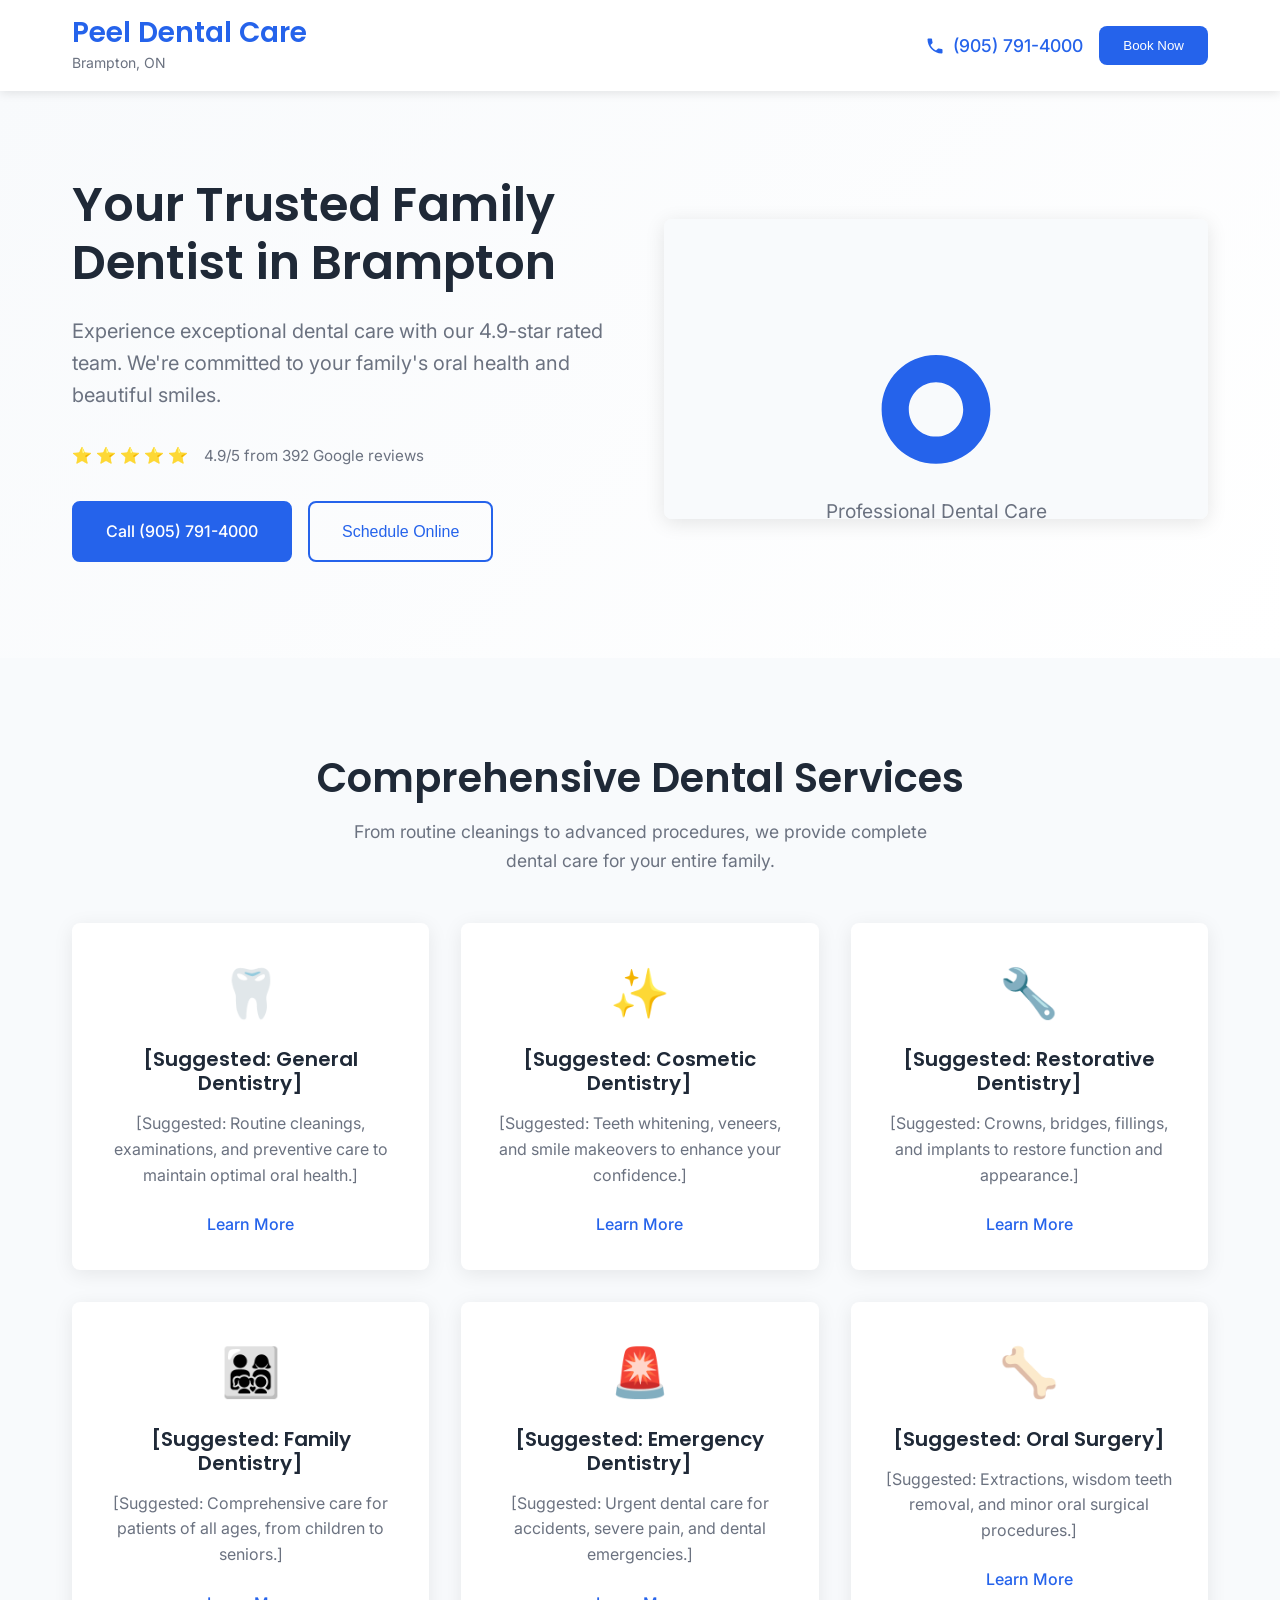
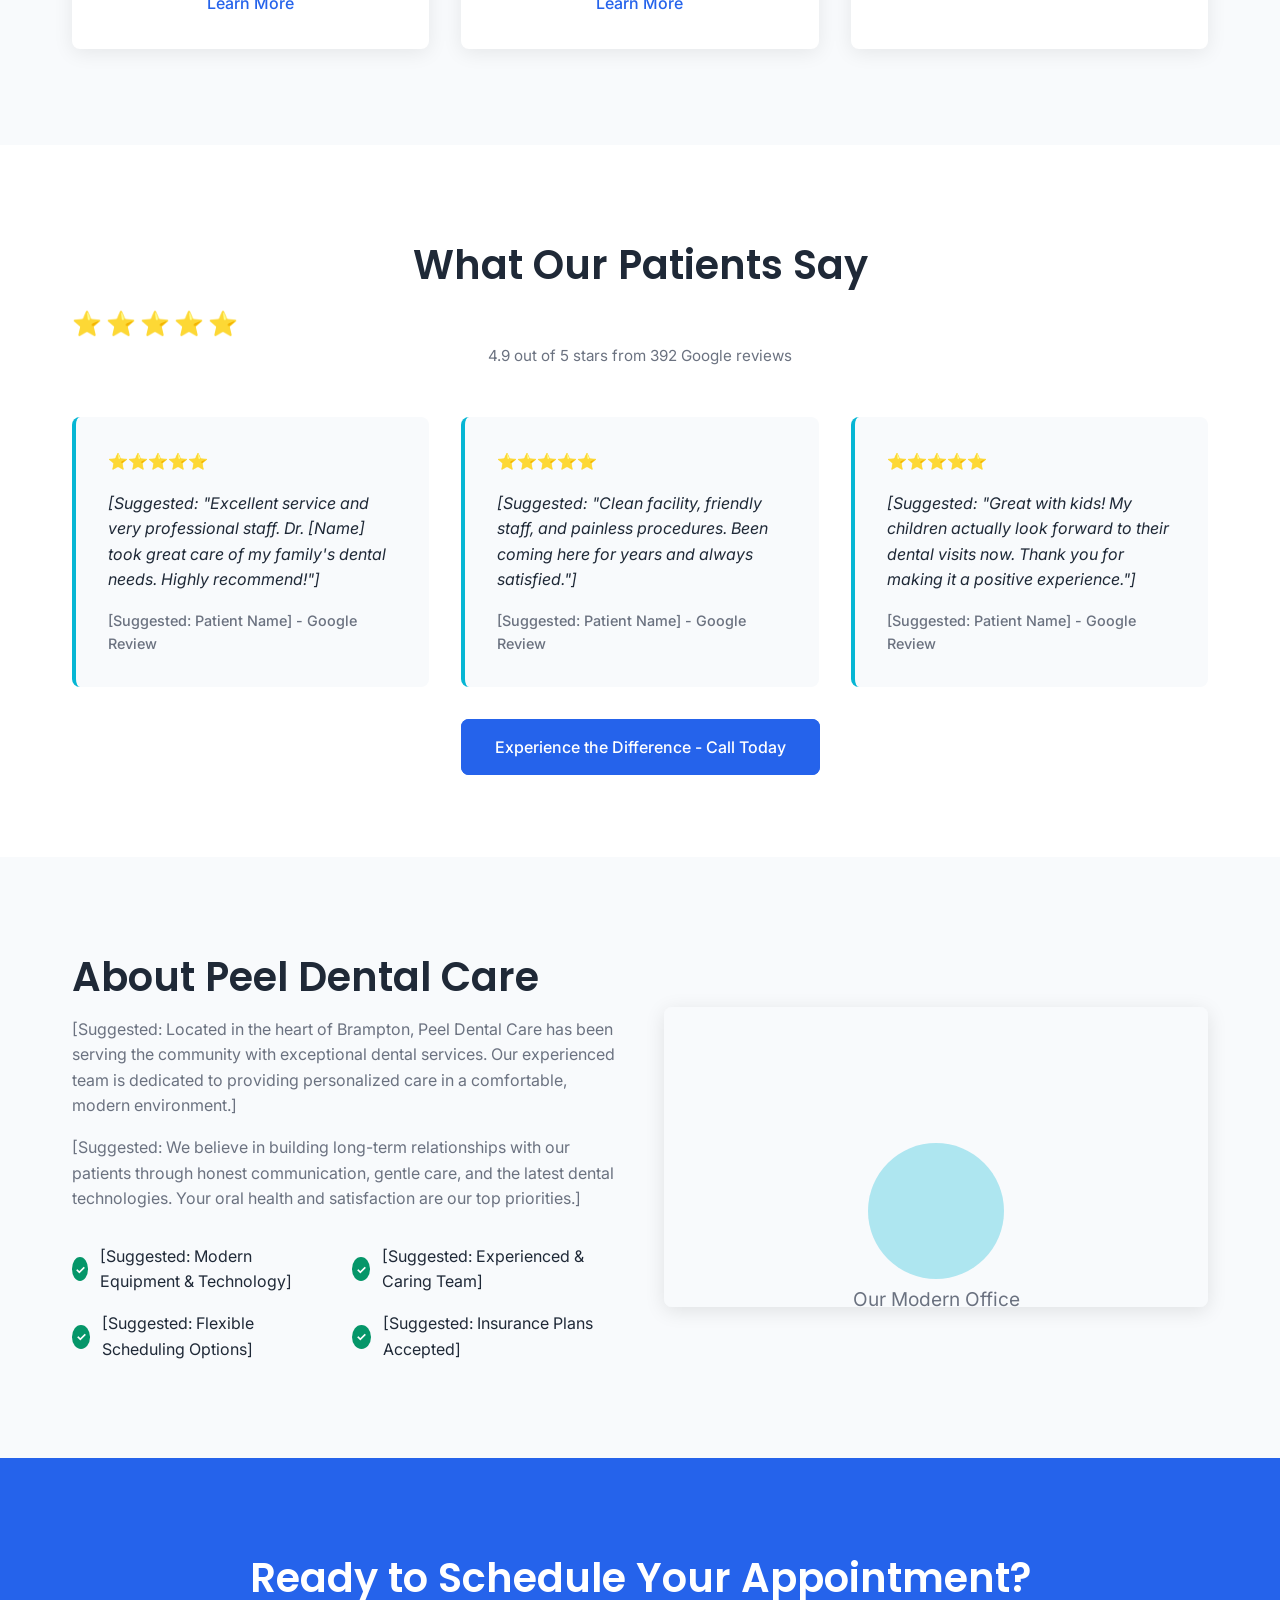
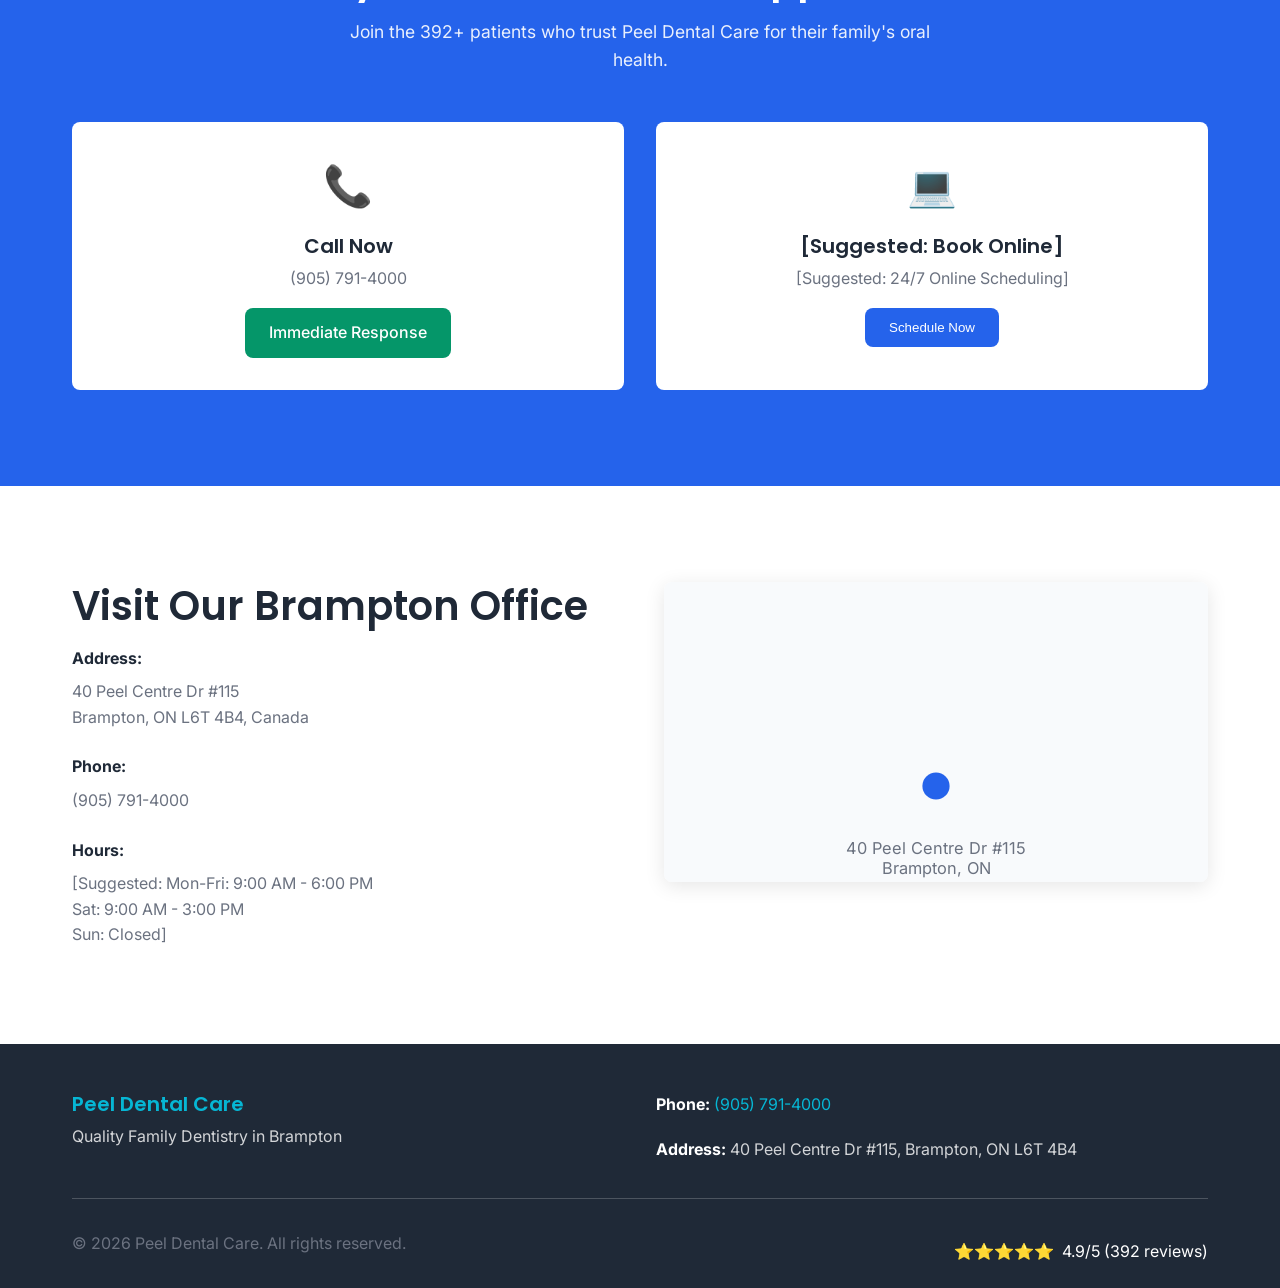
==== commit 0a9e7cde: "Preview: peel-dental-care (job 59d2cf83)" ====
--- a/sites/peel-dental-care/index.html
+++ b/sites/peel-dental-care/index.html
@@ -3,24 +3,30 @@
 <head>
     <meta charset="UTF-8">
     <meta name="viewport" content="width=device-width, initial-scale=1.0">
-    <title>Peel Dental Care - Family Dentist in Brampton | 4.9★ Rating</title>
-    <meta name="description" content="Peel Dental Care in Brampton offers comprehensive family dental services. 4.9-star rating with 392 reviews. Call +1 905-791-4000 to book your appointment today.">
+    <title>Peel Dental Care - Quality Family Dentistry in Brampton, ON</title>
+    <meta name="description" content="Peel Dental Care offers comprehensive dental services in Brampton, ON. 4.9-star rated family dentist. Call (905) 791-4000 to schedule your appointment today.">
     <link rel="preconnect" href="https://fonts.googleapis.com">
     <link rel="preconnect" href="https://fonts.gstatic.com" crossorigin>
-    <link href="https://fonts.googleapis.com/css2?family=Inter:wght@300;400;500;600;700&family=Playfair+Display:wght@400;500;600;700&display=swap" rel="stylesheet">
+    <link href="https://fonts.googleapis.com/css2?family=Inter:wght@300;400;500;600;700&family=Poppins:wght@400;500;600;700&display=swap" rel="stylesheet">
     <link rel="stylesheet" href="styles.css">
 </head>
 <body>
-    <!-- HEADER -->
+    <!-- SECTION: header -->
     <header class="header">
         <div class="container">
             <div class="header-content">
                 <div class="logo">
                     <h1>Peel Dental Care</h1>
+                    <span class="location">Brampton, ON</span>
                 </div>
                 <div class="header-contact">
-                    <a href="tel:+19057914000" class="phone-link">+1 905-791-4000</a>
-                    <a href="#contact" class="cta-button">Book Appointment</a>
+                    <a href="tel:+19057914000" class="phone-number">
+                        <svg class="phone-icon" viewBox="0 0 24 24" fill="currentColor">
+                            <path d="M6.62 10.79c1.44 2.83 3.76 5.14 6.59 6.59l2.2-2.2c.27-.27.67-.36 1.02-.24 1.12.37 2.33.57 3.57.57.55 0 1 .45 1 1V20c0 .55-.45 1-1 1-9.39 0-17-7.61-17-17 0-.55.45-1 1-1h3.5c.55 0 1 .45 1 1 0 1.25.2 2.45.57 3.57.11.35.03.74-.25 1.02l-2.2 2.2z"/>
+                        </svg>
+                        (905) 791-4000
+                    </a>
+                    <button class="book-now-btn" onclick="document.getElementById('booking').scrollIntoView({behavior: 'smooth'})">Book Now</button>
                 </div>
             </div>
         </div>
@@ -32,20 +38,30 @@
             <div class="container">
                 <div class="hero-content">
                     <div class="hero-text">
-                        <h2 class="hero-title">Your Smile is Our Priority</h2>
-                        <p class="hero-subtitle">Comprehensive family dental care in the heart of Brampton. From routine cleanings to advanced treatments, we're here to keep your family smiling.</p>
+                        <h2 class="hero-title">Your Trusted Family Dentist in Brampton</h2>
+                        <p class="hero-subtitle">Experience exceptional dental care with our 4.9-star rated team. We're committed to your family's oral health and beautiful smiles.</p>
                         <div class="hero-rating">
-                            <div class="stars">★★★★★</div>
-                            <span>4.9 stars • 392 Google reviews</span>
+                            <div class="stars">
+                                <span class="star">⭐</span>
+                                <span class="star">⭐</span>
+                                <span class="star">⭐</span>
+                                <span class="star">⭐</span>
+                                <span class="star">⭐</span>
+                            </div>
+                            <span class="rating-text">4.9/5 from 392 Google reviews</span>
                         </div>
                         <div class="hero-cta">
-                            <a href="tel:+19057914000" class="cta-button primary">Call Now</a>
-                            <a href="#contact" class="cta-button secondary">Book Online</a>
+                            <a href="tel:+19057914000" class="cta-primary">Call (905) 791-4000</a>
+                            <button class="cta-secondary" onclick="document.getElementById('booking').scrollIntoView({behavior: 'smooth'})">Schedule Online</button>
                         </div>
                     </div>
                     <div class="hero-image">
-                        <div class="hero-placeholder">
-                            <span>Professional Dental Office Image</span>
+                        <div class="hero-image-placeholder">
+                            <svg viewBox="0 0 400 300" fill="none">
+                                <rect width="400" height="300" fill="var(--bg-alt)"/>
+                                <path d="M200 100c-22.09 0-40 17.91-40 40s17.91 40 40 40 40-17.91 40-40-17.91-40-40-40zm0 60c-11.05 0-20-8.95-20-20s8.95-20 20-20 20 8.95 20 20-8.95 20-20 20z" fill="var(--primary)"/>
+                                <text x="200" y="220" text-anchor="middle" fill="var(--text-light)" font-size="14">Professional Dental Care</text>
+                            </svg>
                         </div>
                     </div>
                 </div>
@@ -53,119 +69,150 @@
         </section>
 
         <!-- SECTION: services -->
-        <section class="services">
+        <section class="services" id="services">
             <div class="container">
                 <div class="section-header">
-                    <h3>Comprehensive Dental Services</h3>
-                    <p>We offer a full range of dental treatments for patients of all ages in Brampton</p>
+                    <h2 class="section-title">Comprehensive Dental Services</h2>
+                    <p class="section-subtitle">From routine cleanings to advanced procedures, we provide complete dental care for your entire family.</p>
                 </div>
                 <div class="services-grid">
                     <div class="service-card">
                         <div class="service-icon">🦷</div>
-                        <h4>[Suggested: General Dentistry]</h4>
-                        <p>Routine cleanings, exams, fillings, and preventive care to maintain optimal oral health for the whole family.</p>
-                        <a href="#contact" class="service-link">Learn More</a>
+                        <h3>[Suggested: General Dentistry]</h3>
+                        <p>[Suggested: Routine cleanings, examinations, and preventive care to maintain optimal oral health.]</p>
+                        <a href="tel:+19057914000" class="service-cta">Learn More</a>
                     </div>
                     <div class="service-card">
                         <div class="service-icon">✨</div>
-                        <h4>[Suggested: Cosmetic Dentistry]</h4>
-                        <p>Transform your smile with whitening, veneers, and cosmetic treatments designed to boost your confidence.</p>
-                        <a href="#contact" class="service-link">Learn More</a>
+                        <h3>[Suggested: Cosmetic Dentistry]</h3>
+                        <p>[Suggested: Teeth whitening, veneers, and smile makeovers to enhance your confidence.]</p>
+                        <a href="tel:+19057914000" class="service-cta">Learn More</a>
                     </div>
                     <div class="service-card">
                         <div class="service-icon">🔧</div>
-                        <h4>[Suggested: Restorative Dentistry]</h4>
-                        <p>Crowns, bridges, implants, and dentures to restore function and appearance of damaged or missing teeth.</p>
-                        <a href="#contact" class="service-link">Learn More</a>
-                    </div>
-                    <div class="service-card">
-                        <div class="service-icon">👶</div>
-                        <h4>[Suggested: Pediatric Dentistry]</h4>
-                        <p>Gentle, specialized care for children in a comfortable environment that makes dental visits enjoyable.</p>
-                        <a href="#contact" class="service-link">Learn More</a>
-                    </div>
-                    <div class="service-card">
-                        <div class="service-icon">⚡</div>
-                        <h4>[Suggested: Emergency Dental Care]</h4>
-                        <p>Prompt treatment for dental emergencies, including pain relief, trauma care, and urgent procedures.</p>
-                        <a href="#contact" class="service-link">Learn More</a>
-                    </div>
-                    <div class="service-card">
-                        <div class="service-icon">😴</div>
-                        <h4>[Suggested: Sedation Dentistry]</h4>
-                        <p>Comfortable dental care for anxious patients with safe, effective sedation options.</p>
-                        <a href="#contact" class="service-link">Learn More</a>
-                    </div>
-                </div>
-                <div class="services-cta">
-                    <a href="tel:+19057914000" class="cta-button">Schedule Your Visit Today</a>
+                        <h3>[Suggested: Restorative Dentistry]</h3>
+                        <p>[Suggested: Crowns, bridges, fillings, and implants to restore function and appearance.]</p>
+                        <a href="tel:+19057914000" class="service-cta">Learn More</a>
+                    </div>
+                    <div class="service-card">
+                        <div class="service-icon">👨‍👩‍👧‍👦</div>
+                        <h3>[Suggested: Family Dentistry]</h3>
+                        <p>[Suggested: Comprehensive care for patients of all ages, from children to seniors.]</p>
+                        <a href="tel:+19057914000" class="service-cta">Learn More</a>
+                    </div>
+                    <div class="service-card">
+                        <div class="service-icon">🚨</div>
+                        <h3>[Suggested: Emergency Dentistry]</h3>
+                        <p>[Suggested: Urgent dental care for accidents, severe pain, and dental emergencies.]</p>
+                        <a href="tel:+19057914000" class="service-cta">Learn More</a>
+                    </div>
+                    <div class="service-card">
+                        <div class="service-icon">🦴</div>
+                        <h3>[Suggested: Oral Surgery]</h3>
+                        <p>[Suggested: Extractions, wisdom teeth removal, and minor oral surgical procedures.]</p>
+                        <a href="tel:+19057914000" class="service-cta">Learn More</a>
+                    </div>
                 </div>
             </div>
         </section>
 
         <!-- SECTION: reviews -->
-        <section class="reviews">
+        <section class="reviews" id="reviews">
             <div class="container">
                 <div class="section-header">
-                    <h3>What Our Patients Say</h3>
-                    <div class="rating-summary">
-                        <div class="stars-large">★★★★★</div>
-                        <div class="rating-text">
-                            <span class="rating-number">4.9</span>
-                            <span class="rating-details">based on 392 Google reviews</span>
-                        </div>
+                    <h2 class="section-title">What Our Patients Say</h2>
+                    <div class="reviews-rating">
+                        <div class="stars-large">
+                            <span class="star">⭐</span>
+                            <span class="star">⭐</span>
+                            <span class="star">⭐</span>
+                            <span class="star">⭐</span>
+                            <span class="star">⭐</span>
+                        </div>
+                        <span class="rating-detail">4.9 out of 5 stars from 392 Google reviews</span>
                     </div>
                 </div>
                 <div class="reviews-grid">
                     <div class="review-card">
-                        <div class="review-stars">★★★★★</div>
-                        <p class="review-text">"[Suggested: Outstanding dental care with a caring team. The staff made me feel comfortable throughout my treatment and the results exceeded my expectations.]"</p>
-                        <div class="review-author">[Suggested: Sarah M.]</div>
+                        <div class="review-stars">⭐⭐⭐⭐⭐</div>
+                        <p class="review-text">[Suggested: "Excellent service and very professional staff. Dr. [Name] took great care of my family's dental needs. Highly recommend!"]</p>
+                        <div class="review-author">[Suggested: Patient Name] - Google Review</div>
                     </div>
                     <div class="review-card">
-                        <div class="review-stars">★★★★★</div>
-                        <p class="review-text">"[Suggested: Dr. and team are incredibly professional and gentle. They took time to explain everything and made sure I was comfortable during my procedure.]"</p>
-                        <div class="review-author">[Suggested: Michael T.]</div>
+                        <div class="review-stars">⭐⭐⭐⭐⭐</div>
+                        <p class="review-text">[Suggested: "Clean facility, friendly staff, and painless procedures. Been coming here for years and always satisfied."]</p>
+                        <div class="review-author">[Suggested: Patient Name] - Google Review</div>
                     </div>
                     <div class="review-card">
-                        <div class="review-stars">★★★★★</div>
-                        <p class="review-text">"[Suggested: Best dental experience I've had! The office is modern, clean, and the staff is friendly. Highly recommend for anyone in Brampton.]"</p>
-                        <div class="review-author">[Suggested: Jennifer L.]</div>
+                        <div class="review-stars">⭐⭐⭐⭐⭐</div>
+                        <p class="review-text">[Suggested: "Great with kids! My children actually look forward to their dental visits now. Thank you for making it a positive experience."]</p>
+                        <div class="review-author">[Suggested: Patient Name] - Google Review</div>
                     </div>
                 </div>
                 <div class="reviews-cta">
-                    <p>Ready to experience exceptional dental care?</p>
-                    <a href="#contact" class="cta-button">Book Your Appointment</a>
+                    <a href="tel:+19057914000" class="cta-primary">Experience the Difference - Call Today</a>
                 </div>
             </div>
         </section>
 
         <!-- SECTION: about -->
-        <section class="about">
+        <section class="about" id="about">
             <div class="container">
                 <div class="about-content">
                     <div class="about-text">
-                        <h3>Exceptional Dental Care in Brampton</h3>
-                        <p>At Peel Dental Care, we're committed to providing comprehensive dental services in a comfortable, welcoming environment. Our experienced team combines advanced dental technology with a gentle, patient-centered approach.</p>
-                        <p>Located conveniently in Peel Centre, we've been serving the Brampton community with distinction, earning the trust of families throughout the region. Our 4.9-star rating reflects our dedication to excellence in every aspect of dental care.</p>
+                        <h2 class="section-title">About Peel Dental Care</h2>
+                        <p>[Suggested: Located in the heart of Brampton, Peel Dental Care has been serving the community with exceptional dental services. Our experienced team is dedicated to providing personalized care in a comfortable, modern environment.]</p>
+                        <p>[Suggested: We believe in building long-term relationships with our patients through honest communication, gentle care, and the latest dental technologies. Your oral health and satisfaction are our top priorities.]</p>
                         <div class="about-features">
                             <div class="feature">
-                                <span class="feature-icon">🏥</span>
-                                <span>[Suggested: Modern facility with latest technology]</span>
-                            </div>
-                            <div class="feature">
-                                <span class="feature-icon">👨‍⚕️</span>
-                                <span>[Suggested: Experienced, caring dental professionals]</span>
-                            </div>
-                            <div class="feature">
-                                <span class="feature-icon">👨‍👩‍👧‍👦</span>
-                                <span>[Suggested: Family-friendly environment for all ages]</span>
+                                <span class="feature-icon">✓</span>
+                                <span>[Suggested: Modern Equipment & Technology]</span>
+                            </div>
+                            <div class="feature">
+                                <span class="feature-icon">✓</span>
+                                <span>[Suggested: Experienced & Caring Team]</span>
+                            </div>
+                            <div class="feature">
+                                <span class="feature-icon">✓</span>
+                                <span>[Suggested: Flexible Scheduling Options]</span>
+                            </div>
+                            <div class="feature">
+                                <span class="feature-icon">✓</span>
+                                <span>[Suggested: Insurance Plans Accepted]</span>
                             </div>
                         </div>
                     </div>
                     <div class="about-image">
-                        <div class="about-placeholder">
-                            <span>Professional Team Photo</span>
+                        <div class="about-image-placeholder">
+                            <svg viewBox="0 0 400 300" fill="none">
+                                <rect width="400" height="300" fill="var(--bg-alt)"/>
+                                <circle cx="200" cy="150" r="50" fill="var(--secondary)" opacity="0.3"/>
+                                <text x="200" y="220" text-anchor="middle" fill="var(--text-light)" font-size="14">Our Modern Office</text>
+                            </svg>
+                        </div>
+                    </div>
+                </div>
+            </div>
+        </section>
+
+        <!-- SECTION: booking -->
+        <section class="booking" id="booking">
+            <div class="container">
+                <div class="booking-content">
+                    <h2 class="section-title">Ready to Schedule Your Appointment?</h2>
+                    <p class="section-subtitle">Join the 392+ patients who trust Peel Dental Care for their family's oral health.</p>
+                    <div class="booking-options">
+                        <a href="tel:+19057914000" class="booking-option phone-option">
+                            <div class="option-icon">📞</div>
+                            <h3>Call Now</h3>
+                            <p>(905) 791-4000</p>
+                            <span class="option-cta">Immediate Response</span>
+                        </a>
+                        <div class="booking-option online-option">
+                            <div class="option-icon">💻</div>
+                            <h3>[Suggested: Book Online]</h3>
+                            <p>[Suggested: 24/7 Online Scheduling]</p>
+                            <button class="option-cta" onclick="alert('Online booking system would be integrated here')">Schedule Now</button>
                         </div>
                     </div>
                 </div>
@@ -177,55 +224,31 @@
             <div class="container">
                 <div class="contact-content">
                     <div class="contact-info">
-                        <h3>Visit Us in Brampton</h3>
+                        <h2 class="section-title">Visit Our Brampton Office</h2>
                         <div class="contact-details">
                             <div class="contact-item">
-                                <span class="contact-icon">📍</span>
-                                <div>
-                                    <strong>Address</strong>
-                                    <p>40 Peel Centre Dr #115<br>Brampton, ON L6T 4B4, Canada</p>
-                                </div>
+                                <strong>Address:</strong>
+                                <span>40 Peel Centre Dr #115<br>Brampton, ON L6T 4B4, Canada</span>
                             </div>
                             <div class="contact-item">
-                                <span class="contact-icon">📞</span>
-                                <div>
-                                    <strong>Phone</strong>
-                                    <p><a href="tel:+19057914000">+1 905-791-4000</a></p>
-                                </div>
+                                <strong>Phone:</strong>
+                                <a href="tel:+19057914000">(905) 791-4000</a>
                             </div>
                             <div class="contact-item">
-                                <span class="contact-icon">⏰</span>
-                                <div>
-                                    <strong>Hours</strong>
-                                    <p>[Suggested: Mon-Fri 9:00am-6:00pm<br>Sat 9:00am-3:00pm<br>Sun Closed]</p>
-                                </div>
-                            </div>
-                        </div>
-                    </div>
-                    <div class="contact-form">
-                        <h4>Book Your Appointment</h4>
-                        <form class="appointment-form">
-                            <div class="form-row">
-                                <input type="text" placeholder="Your Name" required>
-                                <input type="tel" placeholder="Phone Number" required>
-                            </div>
-                            <input type="email" placeholder="Email Address" required>
-                            <select required>
-                                <option value="">Select Service</option>
-                                <option>General Checkup</option>
-                                <option>Cleaning</option>
-                                <option>Emergency Care</option>
-                                <option>Cosmetic Consultation</option>
-                                <option>Other</option>
-                            </select>
-                            <textarea placeholder="Preferred date/time or additional message" rows="3"></textarea>
-                            <button type="submit" class="cta-button">Book Appointment</button>
-                        </form>
-                    </div>
-                </div>
-                <div class="map-container">
-                    <div class="map-placeholder">
-                        <span>Interactive Map - 40 Peel Centre Dr #115, Brampton, ON</span>
+                                <strong>Hours:</strong>
+                                <span>[Suggested: Mon-Fri: 9:00 AM - 6:00 PM<br>Sat: 9:00 AM - 3:00 PM<br>Sun: Closed]</span>
+                            </div>
+                        </div>
+                    </div>
+                    <div class="contact-map">
+                        <div class="map-placeholder">
+                            <svg viewBox="0 0 400 300" fill="none">
+                                <rect width="400" height="300" fill="var(--bg-alt)"/>
+                                <circle cx="200" cy="150" r="10" fill="var(--primary)"/>
+                                <text x="200" y="200" text-anchor="middle" fill="var(--text-light)" font-size="12">40 Peel Centre Dr #115</text>
+                                <text x="200" y="215" text-anchor="middle" fill="var(--text-light)" font-size="12">Brampton, ON</text>
+                            </svg>
+                        </div>
                     </div>
                 </div>
             </div>
@@ -236,89 +259,29 @@
     <footer class="footer">
         <div class="container">
             <div class="footer-content">
-                <div class="footer-brand">
-                    <h4>Peel Dental Care</h4>
-                    <p>Exceptional dental care in the heart of Brampton</p>
+                <div class="footer-main">
+                    <div class="footer-logo">
+                        <h3>Peel Dental Care</h3>
+                        <p>Quality Family Dentistry in Brampton</p>
+                    </div>
+                    <div class="footer-contact">
+                        <div class="footer-item">
+                            <strong>Phone:</strong> <a href="tel:+19057914000">(905) 791-4000</a>
+                        </div>
+                        <div class="footer-item">
+                            <strong>Address:</strong> 40 Peel Centre Dr #115, Brampton, ON L6T 4B4
+                        </div>
+                    </div>
+                </div>
+                <div class="footer-bottom">
+                    <p>&copy; 2026 Peel Dental Care. All rights reserved.</p>
                     <div class="footer-rating">
-                        <div class="stars">★★★★★</div>
-                        <span>4.9 stars • 392 Google reviews</span>
-                    </div>
-                </div>
-                <div class="footer-links">
-                    <div class="footer-column">
-                        <h5>Services</h5>
-                        <a href="#services">General Dentistry</a>
-                        <a href="#services">Cosmetic Dentistry</a>
-                        <a href="#services">Restorative Care</a>
-                        <a href="#services">Emergency Care</a>
-                    </div>
-                    <div class="footer-column">
-                        <h5>Contact</h5>
-                        <p>40 Peel Centre Dr #115<br>Brampton, ON L6T 4B4</p>
-                        <a href="tel:+19057914000">+1 905-791-4000</a>
-                    </div>
-                </div>
-            </div>
-            <div class="footer-bottom">
-                <p>&copy; 2026 Peel Dental Care. All rights reserved.</p>
-                <div class="footer-bottom-links">
-                    <a href="#">Privacy Policy</a>
-                    <a href="#">Terms of Service</a>
+                        <span class="stars">⭐⭐⭐⭐⭐</span>
+                        <span>4.9/5 (392 reviews)</span>
+                    </div>
                 </div>
             </div>
         </div>
     </footer>
-
-    <script>
-        // Smooth scroll for internal links
-        document.querySelectorAll('a[href^="#"]').forEach(anchor => {
-            anchor.addEventListener('click', function (e) {
-                e.preventDefault();
-                const target = document.querySelector(this.getAttribute('href'));
-                if (target) {
-                    target.scrollIntoView({
-                        behavior: 'smooth',
-                        block: 'start'
-                    });
-                }
-            });
-        });
-
-        // Intersection Observer for fade-in animations
-        const observerOptions = {
-            threshold: 0.1,
-            rootMargin: '0px 0px -50px 0px'
-        };
-
-        const observer = new IntersectionObserver((entries) => {
-            entries.forEach(entry => {
-                if (entry.isIntersecting) {
-                    entry.target.classList.add('animate-in');
-                    observer.unobserve(entry.target);
-                }
-            });
-        }, observerOptions);
-
-        // Observe all sections and cards
-        document.querySelectorAll('section, .service-card, .review-card').forEach(el => {
-            observer.observe(el);
-        });
-
-        // Header scroll effect
-        window.addEventListener('scroll', () => {
-            const header = document.querySelector('.header');
-            if (window.scrollY > 100) {
-                header.classList.add('scrolled');
-            } else {
-                header.classList.remove('scrolled');
-            }
-        });
-
-        // Form submission handler
-        document.querySelector('.appointment-form').addEventListener('submit', function(e) {
-            e.preventDefault();
-            alert('Thank you! We will contact you shortly to confirm your appointment.');
-        });
-    </script>
 </body>
 </html>
--- a/sites/peel-dental-care/styles.css
+++ b/sites/peel-dental-care/styles.css
@@ -1,62 +1,44 @@
+/* CSS Custom Properties */
 :root {
-  /* Color Palette - Professional Dental */
-  --primary: #1e40af;
-  --primary-dark: #1e3a8a;
-  --primary-light: #3b82f6;
+  /* Colors - Professional Dental Palette */
+  --primary: #2563eb;
+  --primary-dark: #1d4ed8;
   --secondary: #06b6d4;
-  --accent: #0891b2;
-  --success: #10b981;
-  --warning: #f59e0b;
-
-  /* Neutrals */
   --text: #1f2937;
   --text-light: #6b7280;
-  --text-muted: #9ca3af;
   --bg: #ffffff;
   --bg-alt: #f8fafc;
-  --bg-section: #f1f5f9;
-  --border: #e5e7eb;
-  --border-light: #f3f4f6;
+  --success: #059669;
+  --radius: 8px;
 
   /* Typography */
-  --font-heading: 'Playfair Display', serif;
+  --font-heading: 'Poppins', sans-serif;
   --font-body: 'Inter', sans-serif;
 
-  /* Design System */
-  --radius: 12px;
-  --radius-lg: 16px;
-  --shadow: 0 1px 3px rgba(0, 0, 0, 0.1), 0 1px 2px rgba(0, 0, 0, 0.06);
-  --shadow-lg: 0 10px 15px -3px rgba(0, 0, 0, 0.1), 0 4px 6px -2px rgba(0, 0, 0, 0.05);
-  --shadow-xl: 0 20px 25px -5px rgba(0, 0, 0, 0.1), 0 10px 10px -5px rgba(0, 0, 0, 0.04);
-
   /* Spacing */
-  --container-max: 1200px;
+  --container-max-width: 1200px;
   --section-padding: 4rem 0;
 }
 
-/* Reset & Base */
+/* Reset & Base Styles */
 * {
   margin: 0;
   padding: 0;
   box-sizing: border-box;
 }
 
-html {
-  scroll-behavior: smooth;
-}
-
 body {
   font-family: var(--font-body);
-  font-size: 16px;
   line-height: 1.6;
   color: var(--text);
   background-color: var(--bg);
 }
 
+/* Container */
 .container {
-  max-width: var(--container-max);
+  max-width: var(--container-max-width);
   margin: 0 auto;
-  padding: 0 1.5rem;
+  padding: 0 1rem;
 }
 
 /* Typography */
@@ -64,74 +46,34 @@
   font-family: var(--font-heading);
   font-weight: 600;
   line-height: 1.2;
-  color: var(--text);
   margin-bottom: 0.5rem;
 }
 
-h1 { font-size: 2.5rem; }
-h2 { font-size: 2.25rem; }
-h3 { font-size: 1.875rem; }
-h4 { font-size: 1.5rem; }
-h5 { font-size: 1.25rem; }
+h1 {
+  font-size: 1.5rem;
+}
+
+h2 {
+  font-size: 1.875rem;
+}
+
+h3 {
+  font-size: 1.25rem;
+}
 
 p {
   margin-bottom: 1rem;
+  color: var(--text-light);
 }
 
 a {
   text-decoration: none;
-  color: inherit;
-  transition: all 0.3s ease;
-}
-
-/* Buttons */
-.cta-button {
-  display: inline-block;
-  padding: 0.875rem 1.75rem;
-  font-family: var(--font-body);
-  font-weight: 600;
-  font-size: 1rem;
-  border-radius: var(--radius);
-  text-align: center;
-  transition: all 0.3s ease;
-  text-decoration: none;
-  border: 2px solid transparent;
-  cursor: pointer;
-}
-
-.cta-button.primary {
-  background-color: var(--primary);
-  color: white;
-}
-
-.cta-button.primary:hover {
-  background-color: var(--primary-dark);
-  transform: translateY(-2px);
-  box-shadow: var(--shadow-lg);
-}
-
-.cta-button.secondary {
-  background-color: transparent;
   color: var(--primary);
-  border-color: var(--primary);
-}
-
-.cta-button.secondary:hover {
-  background-color: var(--primary);
-  color: white;
-  transform: translateY(-2px);
-  box-shadow: var(--shadow-lg);
-}
-
-.cta-button:not(.primary):not(.secondary) {
-  background-color: var(--primary);
-  color: white;
-}
-
-.cta-button:not(.primary):not(.secondary):hover {
-  background-color: var(--primary-dark);
-  transform: translateY(-2px);
-  box-shadow: var(--shadow-lg);
+  transition: color 0.3s ease;
+}
+
+a:hover {
+  color: var(--primary-dark);
 }
 
 /* Header */
@@ -140,29 +82,26 @@
   top: 0;
   left: 0;
   right: 0;
-  background-color: rgba(255, 255, 255, 0.95);
-  backdrop-filter: blur(10px);
-  border-bottom: 1px solid var(--border-light);
+  background: var(--bg);
+  box-shadow: 0 2px 10px rgba(0, 0, 0, 0.1);
   z-index: 1000;
-  transition: all 0.3s ease;
-}
-
-.header.scrolled {
-  background-color: rgba(255, 255, 255, 0.98);
-  box-shadow: var(--shadow);
 }
 
 .header-content {
   display: flex;
+  align-items: center;
   justify-content: space-between;
-  align-items: center;
   padding: 1rem 0;
 }
 
 .logo h1 {
-  font-size: 1.5rem;
   color: var(--primary);
-  margin: 0;
+  margin-bottom: 0;
+}
+
+.location {
+  font-size: 0.875rem;
+  color: var(--text-light);
 }
 
 .header-contact {
@@ -171,34 +110,65 @@
   gap: 1rem;
 }
 
-.phone-link {
-  font-weight: 600;
+.phone-number {
+  display: flex;
+  align-items: center;
+  gap: 0.5rem;
+  font-weight: 500;
+  font-size: 1.1rem;
   color: var(--primary);
+}
+
+.phone-icon {
+  width: 20px;
+  height: 20px;
+}
+
+.book-now-btn {
+  background: var(--primary);
+  color: white;
+  border: none;
+  padding: 0.75rem 1.5rem;
+  border-radius: var(--radius);
+  font-weight: 500;
+  cursor: pointer;
+  transition: background-color 0.3s ease;
+}
+
+.book-now-btn:hover {
+  background: var(--primary-dark);
+}
+
+/* Main Content Spacing */
+main {
+  margin-top: 80px;
+}
+
+/* Sections */
+section {
+  padding: var(--section-padding);
+}
+
+.section-header {
+  text-align: center;
+  margin-bottom: 3rem;
+}
+
+.section-title {
+  color: var(--text);
+  margin-bottom: 1rem;
+}
+
+.section-subtitle {
   font-size: 1.1rem;
-}
-
-.phone-link:hover {
-  color: var(--primary-dark);
+  max-width: 600px;
+  margin: 0 auto;
 }
 
 /* Hero Section */
 .hero {
-  padding: 8rem 0 6rem;
-  background: linear-gradient(135deg, #f8fafc 0%, #e2e8f0 100%);
-  position: relative;
-  overflow: hidden;
-}
-
-.hero::before {
-  content: '';
-  position: absolute;
-  top: 0;
-  right: 0;
-  width: 50%;
-  height: 100%;
-  background: linear-gradient(135deg, var(--primary-light) 0%, var(--primary) 100%);
-  opacity: 0.05;
-  border-radius: 0 0 0 100px;
+  background: linear-gradient(135deg, var(--bg-alt) 0%, var(--bg) 100%);
+  padding: 6rem 0;
 }
 
 .hero-content {
@@ -208,29 +178,35 @@
 }
 
 .hero-title {
-  font-size: 3rem;
-  color: var(--text);
-  margin-bottom: 1rem;
+  font-size: 2.5rem;
+  color: var(--text);
+  margin-bottom: 1.5rem;
 }
 
 .hero-subtitle {
   font-size: 1.25rem;
+  margin-bottom: 2rem;
+}
+
+.hero-rating {
+  display: flex;
+  align-items: center;
+  gap: 1rem;
+  margin-bottom: 2rem;
+}
+
+.stars, .stars-large {
+  display: flex;
+  gap: 0.25rem;
+}
+
+.stars-large {
+  font-size: 1.5rem;
+}
+
+.rating-text, .rating-detail {
+  font-size: 0.95rem;
   color: var(--text-light);
-  margin-bottom: 1.5rem;
-  max-width: 500px;
-}
-
-.hero-rating {
-  display: flex;
-  align-items: center;
-  gap: 0.75rem;
-  margin-bottom: 2rem;
-  font-weight: 500;
-}
-
-.stars {
-  color: #fbbf24;
-  font-size: 1.25rem;
 }
 
 .hero-cta {
@@ -239,188 +215,145 @@
   flex-wrap: wrap;
 }
 
-.hero-image {
-  display: flex;
-  justify-content: center;
-}
-
-.hero-placeholder {
+.cta-primary, .cta-secondary {
+  padding: 1rem 2rem;
+  border-radius: var(--radius);
+  font-weight: 500;
+  font-size: 1rem;
+  cursor: pointer;
+  transition: all 0.3s ease;
+  text-align: center;
+  min-width: 160px;
+}
+
+.cta-primary {
+  background: var(--primary);
+  color: white;
+  border: 2px solid var(--primary);
+}
+
+.cta-primary:hover {
+  background: var(--primary-dark);
+  border-color: var(--primary-dark);
+  color: white;
+}
+
+.cta-secondary {
+  background: transparent;
+  color: var(--primary);
+  border: 2px solid var(--primary);
+}
+
+.cta-secondary:hover {
+  background: var(--primary);
+  color: white;
+}
+
+.hero-image-placeholder, .about-image-placeholder, .map-placeholder {
   width: 100%;
-  max-width: 500px;
-  height: 350px;
-  background: linear-gradient(135deg, var(--bg-section) 0%, var(--border) 100%);
-  border-radius: var(--radius-lg);
-  display: flex;
-  align-items: center;
-  justify-content: center;
-  color: var(--text-muted);
-  font-weight: 500;
-  box-shadow: var(--shadow-lg);
+  height: 300px;
+  border-radius: var(--radius);
+  overflow: hidden;
+  box-shadow: 0 4px 20px rgba(0, 0, 0, 0.1);
 }
 
 /* Services Section */
 .services {
-  padding: var(--section-padding);
-  background-color: var(--bg);
-}
-
-.section-header {
+  background: var(--bg-alt);
+}
+
+.services-grid {
+  display: grid;
+  gap: 2rem;
+  grid-template-columns: repeat(auto-fit, minmax(300px, 1fr));
+}
+
+.service-card {
+  background: var(--bg);
+  padding: 2rem;
+  border-radius: var(--radius);
   text-align: center;
-  max-width: 600px;
-  margin: 0 auto 3rem;
-}
-
-.section-header h3 {
-  margin-bottom: 1rem;
-}
-
-.section-header p {
-  font-size: 1.125rem;
-  color: var(--text-light);
-}
-
-.services-grid {
+  box-shadow: 0 4px 20px rgba(0, 0, 0, 0.08);
+  transition: transform 0.3s ease, box-shadow 0.3s ease;
+}
+
+.service-card:hover {
+  transform: translateY(-5px);
+  box-shadow: 0 8px 30px rgba(0, 0, 0, 0.12);
+}
+
+.service-icon {
+  font-size: 3rem;
+  margin-bottom: 1rem;
+}
+
+.service-card h3 {
+  color: var(--text);
+  margin-bottom: 1rem;
+}
+
+.service-card p {
+  margin-bottom: 1.5rem;
+}
+
+.service-cta {
+  color: var(--primary);
+  font-weight: 500;
+  border-bottom: 2px solid transparent;
+  transition: border-color 0.3s ease;
+}
+
+.service-cta:hover {
+  border-color: var(--primary);
+}
+
+/* Reviews Section */
+.reviews {
+  background: var(--bg);
+}
+
+.reviews-rating {
+  text-align: center;
+  margin-bottom: 1rem;
+}
+
+.reviews-grid {
   display: grid;
   gap: 2rem;
   margin-bottom: 3rem;
-}
-
-.service-card {
-  background: white;
+  grid-template-columns: repeat(auto-fit, minmax(300px, 1fr));
+}
+
+.review-card {
+  background: var(--bg-alt);
   padding: 2rem;
-  border-radius: var(--radius-lg);
-  box-shadow: var(--shadow);
-  text-align: center;
-  transition: all 0.3s ease;
-  border: 1px solid var(--border-light);
-}
-
-.service-card:hover {
-  transform: translateY(-5px);
-  box-shadow: var(--shadow-xl);
-  border-color: var(--primary-light);
-}
-
-.service-icon {
-  font-size: 3rem;
-  margin-bottom: 1rem;
-  display: block;
-}
-
-.service-card h4 {
-  color: var(--text);
-  margin-bottom: 1rem;
-  font-size: 1.25rem;
-}
-
-.service-card p {
-  color: var(--text-light);
-  margin-bottom: 1.5rem;
-}
-
-.service-link {
-  color: var(--primary);
-  font-weight: 600;
-  text-decoration: none;
-  border-bottom: 2px solid transparent;
-  transition: all 0.3s ease;
-}
-
-.service-link:hover {
-  border-bottom-color: var(--primary);
-}
-
-.services-cta {
-  text-align: center;
-}
-
-/* Reviews Section */
-.reviews {
-  padding: var(--section-padding);
-  background-color: var(--bg-section);
-}
-
-.rating-summary {
-  display: flex;
-  align-items: center;
-  justify-content: center;
-  gap: 1rem;
-  margin-top: 1rem;
-}
-
-.stars-large {
-  color: #fbbf24;
-  font-size: 2rem;
-}
-
-.rating-number {
-  font-size: 2rem;
-  font-weight: 700;
-  color: var(--text);
-}
-
-.rating-details {
-  color: var(--text-light);
-  font-size: 1rem;
-}
-
-.rating-text {
-  display: flex;
-  flex-direction: column;
-  align-items: flex-start;
-}
-
-.reviews-grid {
-  display: grid;
-  gap: 2rem;
-  margin: 3rem 0;
-}
-
-.review-card {
-  background: white;
-  padding: 2rem;
-  border-radius: var(--radius-lg);
-  box-shadow: var(--shadow);
-  transition: all 0.3s ease;
-}
-
-.review-card:hover {
-  transform: translateY(-3px);
-  box-shadow: var(--shadow-lg);
+  border-radius: var(--radius);
+  border-left: 4px solid var(--secondary);
 }
 
 .review-stars {
-  color: #fbbf24;
-  font-size: 1.125rem;
   margin-bottom: 1rem;
 }
 
 .review-text {
   font-style: italic;
+  margin-bottom: 1rem;
+  color: var(--text);
+}
+
+.review-author {
+  font-weight: 500;
   color: var(--text-light);
-  margin-bottom: 1rem;
-  line-height: 1.7;
-}
-
-.review-author {
-  font-weight: 600;
-  color: var(--text);
+  font-size: 0.9rem;
 }
 
 .reviews-cta {
   text-align: center;
 }
 
-.reviews-cta p {
-  font-size: 1.25rem;
-  color: var(--text);
-  margin-bottom: 1.5rem;
-}
-
 /* About Section */
 .about {
-  padding: var(--section-padding);
-  background-color: var(--bg);
+  background: var(--bg-alt);
 }
 
 .about-content {
@@ -429,172 +362,138 @@
   align-items: center;
 }
 
-.about-text h3 {
-  margin-bottom: 1.5rem;
-}
-
-.about-text p {
-  font-size: 1.125rem;
+.about-features {
+  display: grid;
+  gap: 1rem;
+  margin-top: 2rem;
+}
+
+.feature {
+  display: flex;
+  align-items: center;
+  gap: 0.75rem;
+}
+
+.feature-icon {
+  background: var(--success);
+  color: white;
+  border-radius: 50%;
+  width: 24px;
+  height: 24px;
+  display: flex;
+  align-items: center;
+  justify-content: center;
+  font-size: 0.75rem;
+  font-weight: bold;
+}
+
+/* Booking Section */
+.booking {
+  background: var(--primary);
+  color: white;
+  text-align: center;
+}
+
+.booking .section-title {
+  color: white;
+}
+
+.booking .section-subtitle {
+  color: rgba(255, 255, 255, 0.9);
+}
+
+.booking-options {
+  display: grid;
+  gap: 2rem;
+  margin-top: 3rem;
+  grid-template-columns: repeat(auto-fit, minmax(250px, 1fr));
+}
+
+.booking-option {
+  background: white;
+  color: var(--text);
+  padding: 2rem;
+  border-radius: var(--radius);
+  text-align: center;
+  transition: transform 0.3s ease;
+}
+
+.booking-option:hover {
+  transform: translateY(-5px);
+}
+
+.option-icon {
+  font-size: 2.5rem;
+  margin-bottom: 1rem;
+}
+
+.booking-option h3 {
+  color: var(--text);
+  margin-bottom: 0.5rem;
+}
+
+.booking-option p {
   color: var(--text-light);
-  margin-bottom: 1.5rem;
-}
-
-.about-features {
-  display: flex;
-  flex-direction: column;
-  gap: 1rem;
-}
-
-.feature {
-  display: flex;
-  align-items: center;
-  gap: 1rem;
-}
-
-.feature-icon {
-  font-size: 1.5rem;
-  width: 2.5rem;
-  text-align: center;
-}
-
-.about-placeholder {
-  width: 100%;
-  height: 400px;
-  background: linear-gradient(135deg, var(--bg-section) 0%, var(--border) 100%);
-  border-radius: var(--radius-lg);
-  display: flex;
-  align-items: center;
-  justify-content: center;
-  color: var(--text-muted);
+  margin-bottom: 1rem;
+}
+
+.option-cta {
+  background: var(--primary);
+  color: white;
+  padding: 0.75rem 1.5rem;
+  border-radius: var(--radius);
+  border: none;
   font-weight: 500;
-  box-shadow: var(--shadow-lg);
+  cursor: pointer;
+  transition: background-color 0.3s ease;
+  display: inline-block;
+}
+
+.option-cta:hover {
+  background: var(--primary-dark);
+  color: white;
+}
+
+.phone-option .option-cta {
+  background: var(--success);
+}
+
+.phone-option .option-cta:hover {
+  background: #047857;
 }
 
 /* Contact Section */
 .contact {
-  padding: var(--section-padding);
-  background-color: var(--bg-section);
+  background: var(--bg);
 }
 
 .contact-content {
   display: grid;
   gap: 3rem;
-  margin-bottom: 3rem;
-}
-
-.contact-info h3 {
-  margin-bottom: 2rem;
+  align-items: start;
 }
 
 .contact-details {
-  display: flex;
-  flex-direction: column;
-  gap: 2rem;
+  display: grid;
+  gap: 1.5rem;
 }
 
 .contact-item {
-  display: flex;
-  align-items: flex-start;
-  gap: 1rem;
-}
-
-.contact-icon {
-  font-size: 1.5rem;
-  width: 2rem;
-  text-align: center;
-  flex-shrink: 0;
-  color: var(--primary);
+  display: grid;
+  gap: 0.5rem;
 }
 
 .contact-item strong {
-  display: block;
-  margin-bottom: 0.5rem;
-  color: var(--text);
-}
-
-.contact-item p {
+  color: var(--text);
+}
+
+.contact-item span, .contact-item a {
   color: var(--text-light);
-  margin: 0;
-}
-
-.contact-item a {
-  color: var(--primary);
-  font-weight: 600;
-}
-
-.contact-item a:hover {
-  color: var(--primary-dark);
-}
-
-.contact-form {
-  background: white;
-  padding: 2rem;
-  border-radius: var(--radius-lg);
-  box-shadow: var(--shadow-lg);
-}
-
-.contact-form h4 {
-  margin-bottom: 1.5rem;
-  color: var(--text);
-}
-
-.appointment-form {
-  display: flex;
-  flex-direction: column;
-  gap: 1rem;
-}
-
-.form-row {
-  display: grid;
-  gap: 1rem;
-}
-
-.appointment-form input,
-.appointment-form select,
-.appointment-form textarea {
-  padding: 0.875rem 1rem;
-  border: 2px solid var(--border);
-  border-radius: var(--radius);
-  font-family: var(--font-body);
-  font-size: 1rem;
-  transition: all 0.3s ease;
-}
-
-.appointment-form input:focus,
-.appointment-form select:focus,
-.appointment-form textarea:focus {
-  outline: none;
-  border-color: var(--primary);
-  box-shadow: 0 0 0 3px rgba(30, 64, 175, 0.1);
-}
-
-.appointment-form button {
-  border: none;
-  cursor: pointer;
-  margin-top: 0.5rem;
-}
-
-.map-container {
-  margin-top: 2rem;
-}
-
-.map-placeholder {
-  width: 100%;
-  height: 300px;
-  background: linear-gradient(135deg, var(--bg) 0%, var(--border) 100%);
-  border-radius: var(--radius-lg);
-  display: flex;
-  align-items: center;
-  justify-content: center;
-  color: var(--text-muted);
-  font-weight: 500;
-  box-shadow: var(--shadow);
-  border: 2px solid var(--border-light);
 }
 
 /* Footer */
 .footer {
-  background-color: var(--text);
+  background: var(--text);
   color: white;
   padding: 3rem 0 1rem;
 }
@@ -602,106 +501,92 @@
 .footer-content {
   display: grid;
   gap: 2rem;
-  margin-bottom: 2rem;
-}
-
-.footer-brand h4 {
-  color: white;
-  margin-bottom: 1rem;
-}
-
-.footer-brand p {
-  color: #9ca3af;
-  margin-bottom: 1rem;
-}
-
-.footer-rating {
-  display: flex;
-  align-items: center;
-  gap: 0.5rem;
-  font-size: 0.875rem;
-  color: #d1d5db;
-}
-
-.footer-rating .stars {
-  color: #fbbf24;
-}
-
-.footer-links {
+}
+
+.footer-main {
   display: grid;
   gap: 2rem;
-}
-
-.footer-column h5 {
-  color: white;
-  margin-bottom: 1rem;
-}
-
-.footer-column a {
-  display: block;
-  color: #d1d5db;
+  grid-template-columns: repeat(auto-fit, minmax(250px, 1fr));
+}
+
+.footer-logo h3 {
+  color: var(--secondary);
   margin-bottom: 0.5rem;
-  transition: color 0.3s ease;
-}
-
-.footer-column a:hover {
-  color: white;
+}
+
+.footer-logo p {
+  color: rgba(255, 255, 255, 0.8);
+}
+
+.footer-contact {
+  display: grid;
+  gap: 1rem;
+}
+
+.footer-item {
+  color: rgba(255, 255, 255, 0.8);
+}
+
+.footer-item strong {
+  color: white;
+}
+
+.footer-item a {
+  color: var(--secondary);
 }
 
 .footer-bottom {
-  border-top: 1px solid #374151;
-  padding-top: 1rem;
+  border-top: 1px solid rgba(255, 255, 255, 0.2);
+  padding-top: 2rem;
   display: flex;
   justify-content: space-between;
   align-items: center;
   flex-wrap: wrap;
   gap: 1rem;
-  color: #9ca3af;
-  font-size: 0.875rem;
-}
-
-.footer-bottom-links {
-  display: flex;
-  gap: 1.5rem;
-}
-
-.footer-bottom-links a {
-  color: #9ca3af;
-  transition: color 0.3s ease;
-}
-
-.footer-bottom-links a:hover {
-  color: white;
-}
-
-/* Animations */
-.animate-in {
-  animation: fadeInUp 0.8s ease-out forwards;
-}
-
-@keyframes fadeInUp {
-  from {
-    opacity: 0;
-    transform: translateY(30px);
-  }
-  to {
-    opacity: 1;
-    transform: translateY(0);
-  }
+}
+
+.footer-rating {
+  display: flex;
+  align-items: center;
+  gap: 0.5rem;
 }
 
 /* Responsive Design */
 @media (min-width: 768px) {
+  :root {
+    --section-padding: 6rem 0;
+  }
+
   .container {
     padding: 0 2rem;
   }
 
+  h1 {
+    font-size: 1.75rem;
+  }
+
+  h2 {
+    font-size: 2.5rem;
+  }
+
   .hero-content {
     grid-template-columns: 1fr 1fr;
   }
 
   .hero-title {
-    font-size: 3.5rem;
+    font-size: 3rem;
+  }
+
+  .about-content {
+    grid-template-columns: 1fr 1fr;
+  }
+
+  .contact-content {
+    grid-template-columns: 1fr 1fr;
+  }
+
+  .header-contact .phone-number {
+    display: flex;
   }
 
   .services-grid {
@@ -709,63 +594,80 @@
   }
 
   .reviews-grid {
-    grid-template-columns: repeat(2, 1fr);
-  }
-
-  .about-content {
-    grid-template-columns: 1fr 1fr;
-  }
-
-  .contact-content {
-    grid-template-columns: 1fr 1fr;
-  }
-
-  .form-row {
-    grid-template-columns: 1fr 1fr;
-  }
-
-  .footer-content {
-    grid-template-columns: 1fr 1fr;
-  }
-
-  .footer-links {
-    grid-template-columns: 1fr 1fr;
-  }
-
-  .rating-summary {
-    flex-direction: row;
-  }
-
-  .rating-text {
-    align-items: flex-start;
+    grid-template-columns: repeat(3, 1fr);
   }
 }
 
 @media (min-width: 1024px) {
-  .hero-title {
-    font-size: 4rem;
+  .hero-cta {
+    flex-wrap: nowrap;
   }
 
   .services-grid {
     grid-template-columns: repeat(3, 1fr);
   }
 
+  .about-features {
+    grid-template-columns: repeat(2, 1fr);
+  }
+
+  .footer-bottom {
+    flex-wrap: nowrap;
+  }
+}
+
+/* Mobile-specific adjustments */
+@media (max-width: 767px) {
+  .header-contact .book-now-btn {
+    padding: 0.5rem 1rem;
+    font-size: 0.875rem;
+  }
+
+  .phone-number {
+    font-size: 1rem;
+  }
+
+  .hero-title {
+    font-size: 2rem;
+  }
+
+  .hero-cta {
+    flex-direction: column;
+  }
+
+  .cta-primary, .cta-secondary {
+    width: 100%;
+  }
+
+  .hero-image-placeholder {
+    height: 250px;
+  }
+
+  .services-grid {
+    grid-template-columns: 1fr;
+  }
+
   .reviews-grid {
-    grid-template-columns: repeat(3, 1fr);
-  }
-
-  .footer-content {
-    grid-template-columns: 2fr 1fr;
-  }
-
-  .about-features {
-    flex-direction: row;
-    gap: 2rem;
-  }
-
-  .feature {
+    grid-template-columns: 1fr;
+  }
+
+  .booking-options {
+    grid-template-columns: 1fr;
+  }
+
+  .footer-bottom {
+    text-align: center;
     flex-direction: column;
-    text-align: center;
-    gap: 0.5rem;
-  }
+  }
+}
+
+/* Accessibility & Focus States */
+button:focus, a:focus {
+  outline: 2px solid var(--secondary);
+  outline-offset: 2px;
+}
+
+/* Smooth scrolling for anchor links */
+html {
+  scroll-behavior: smooth;
 }
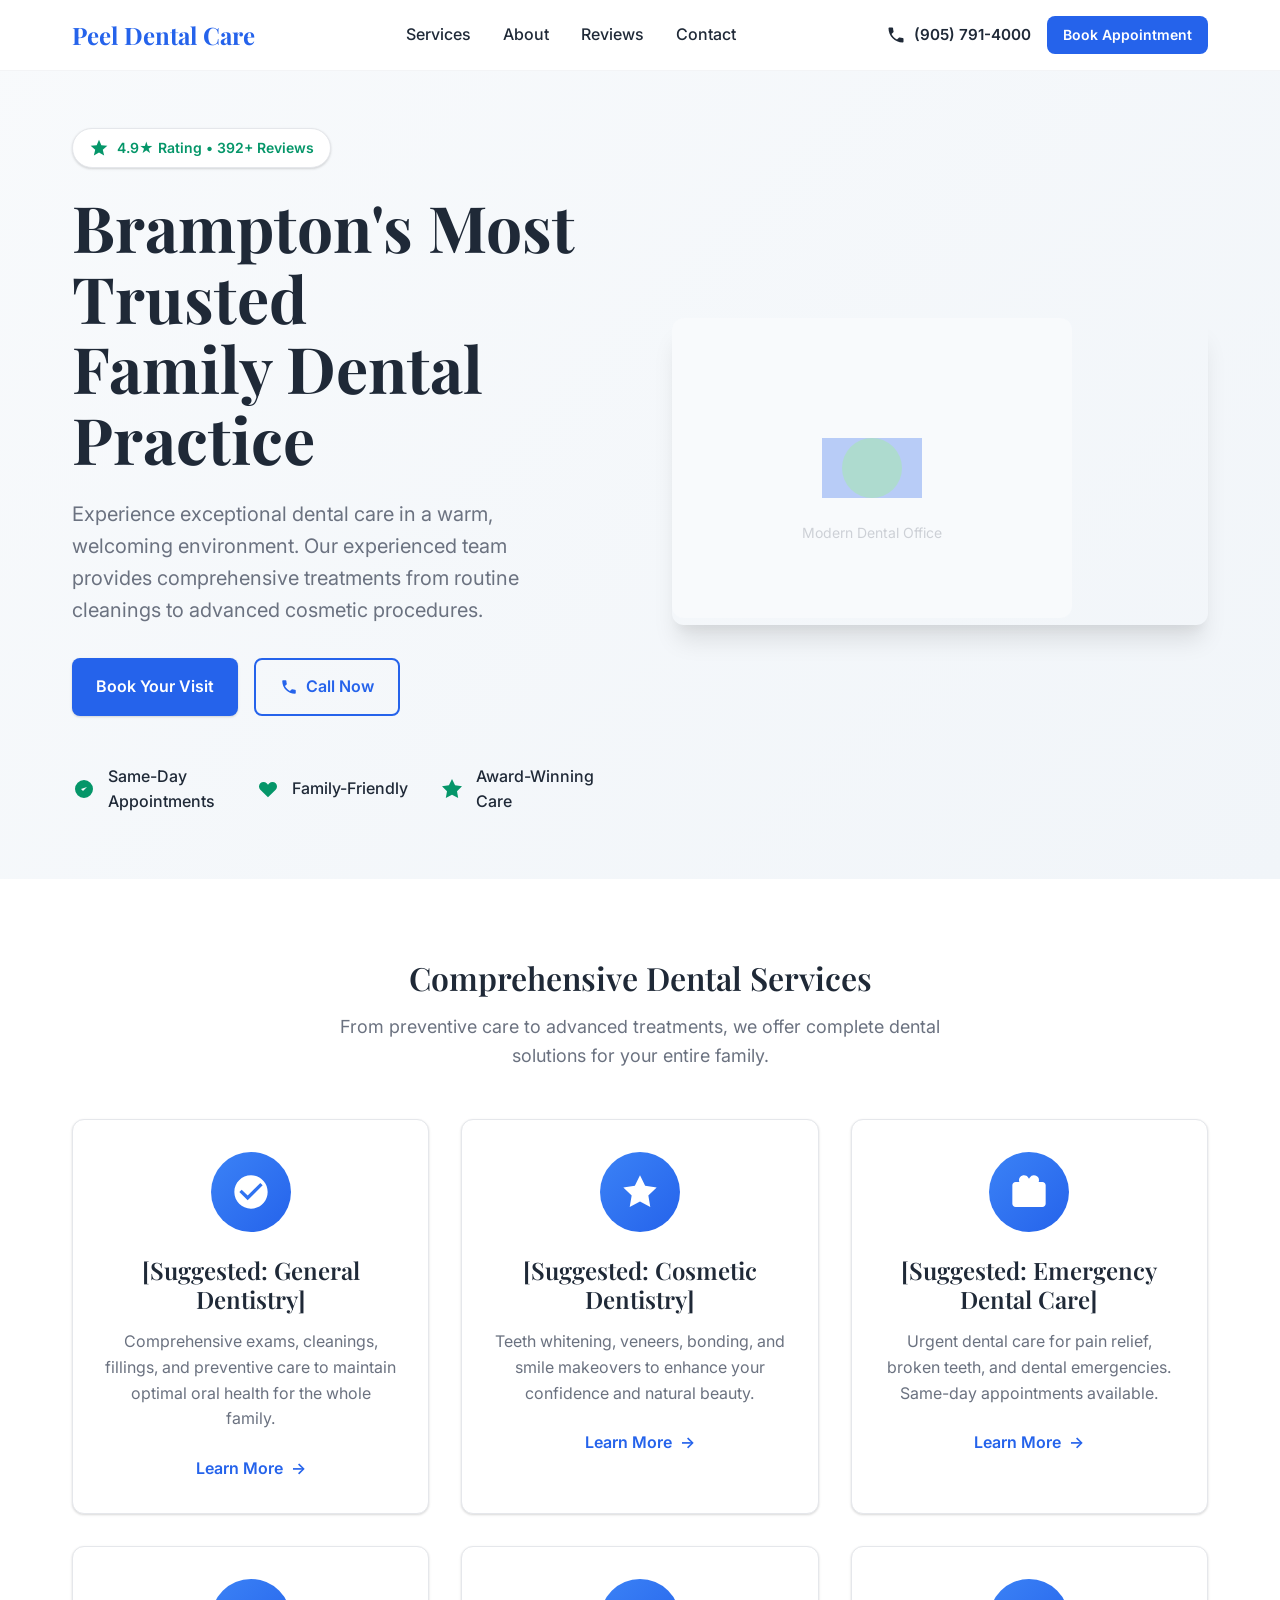
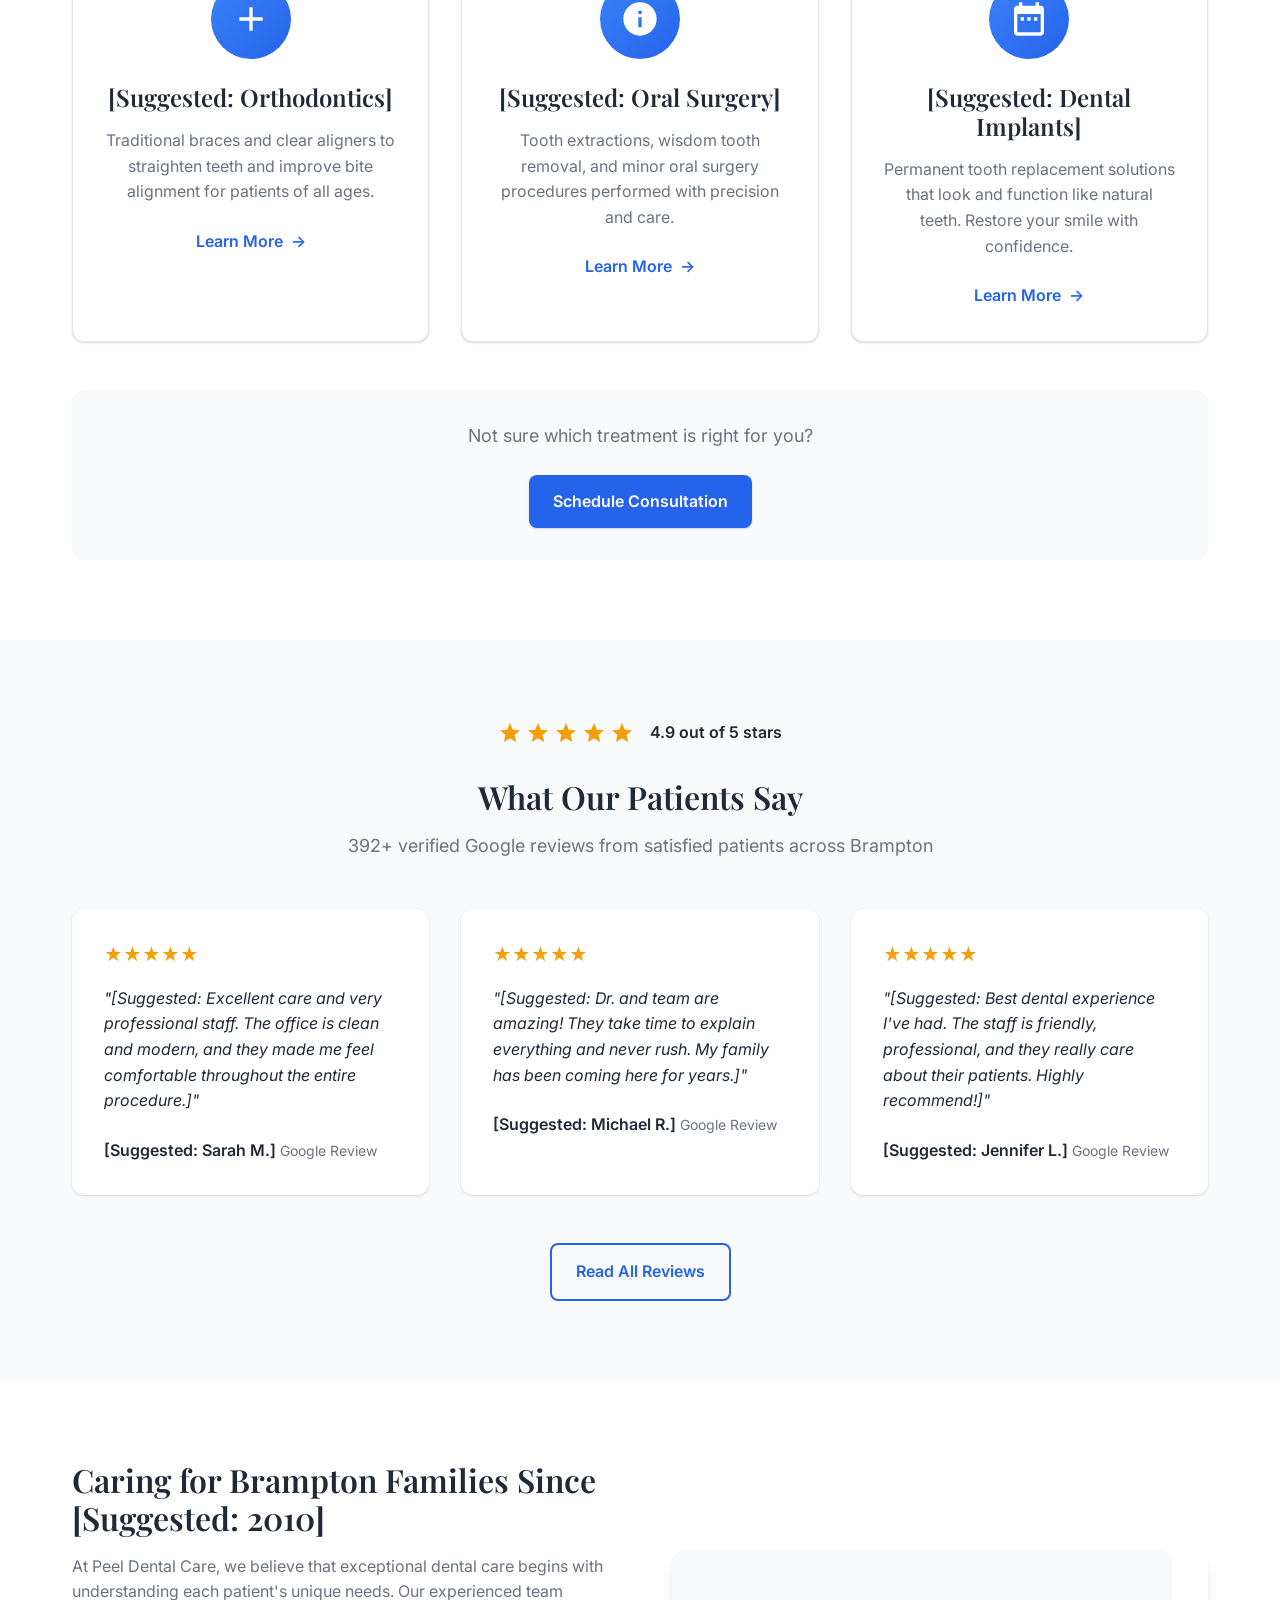
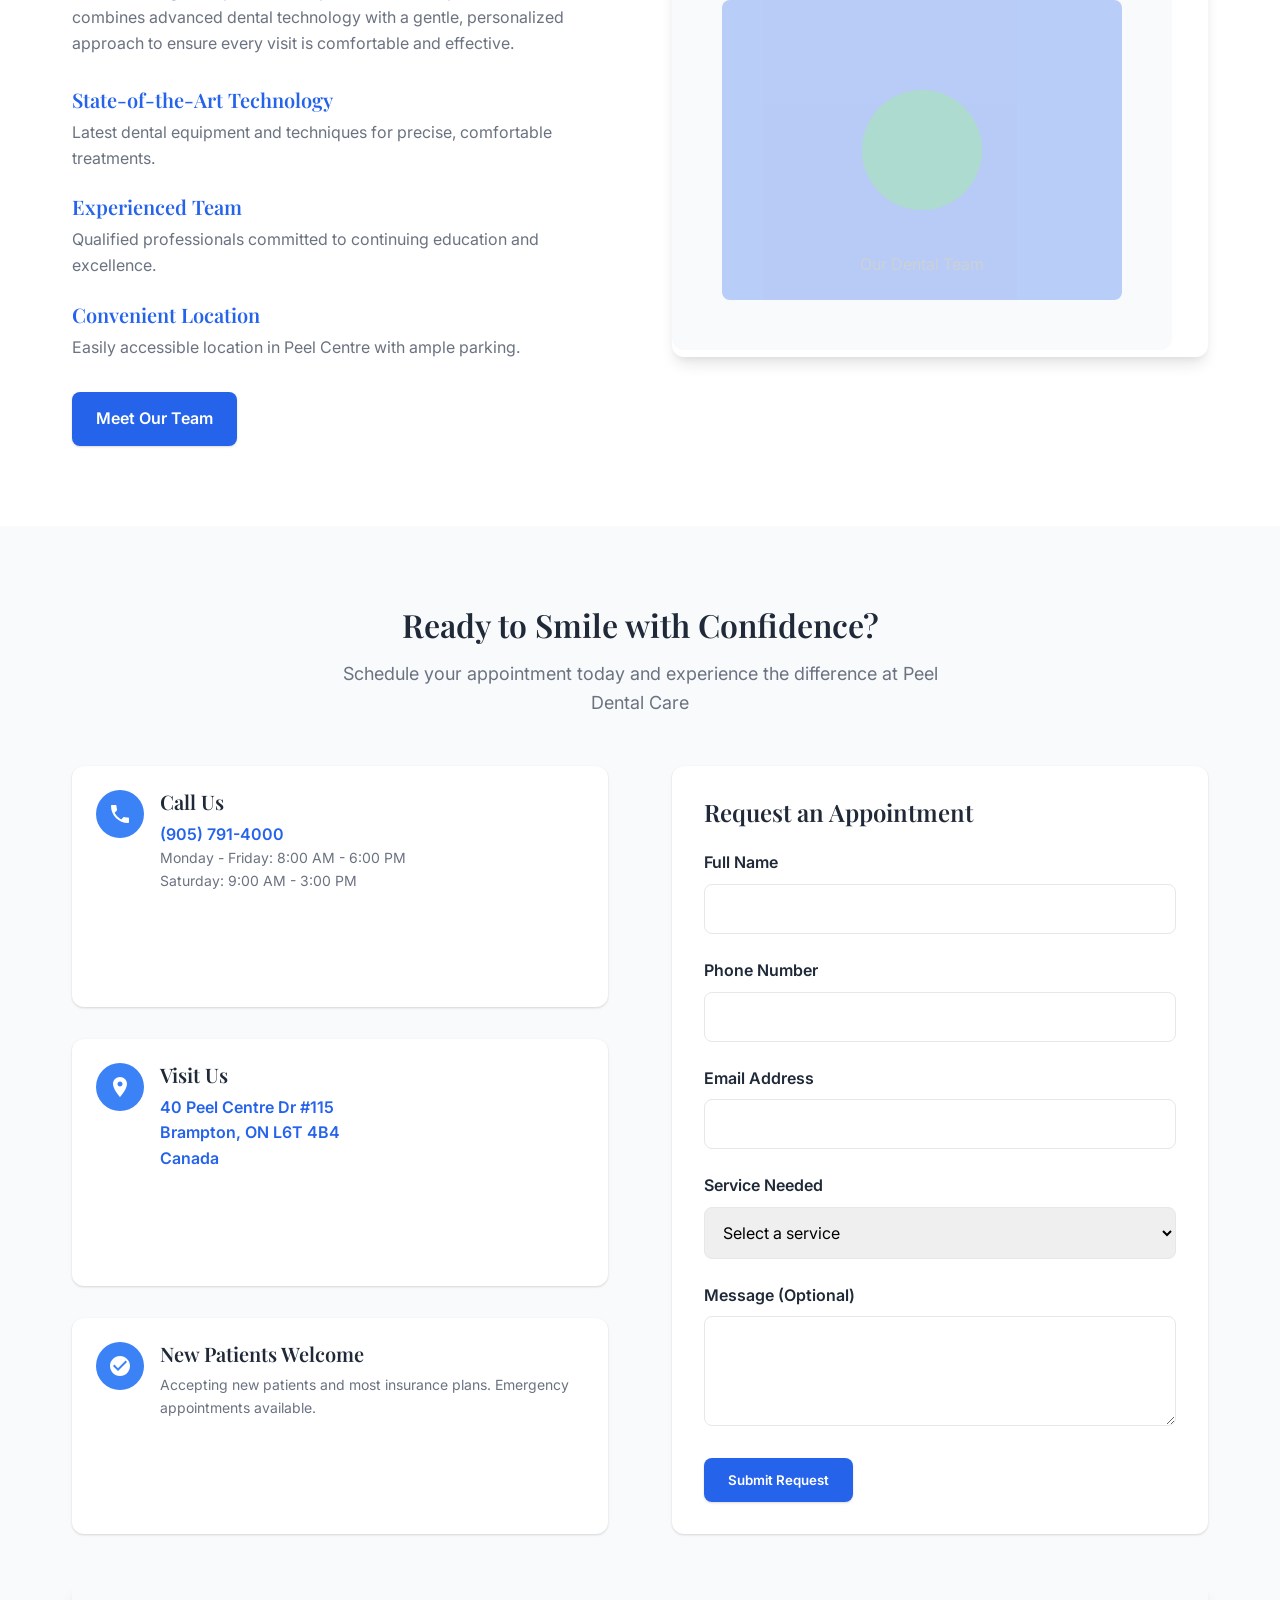
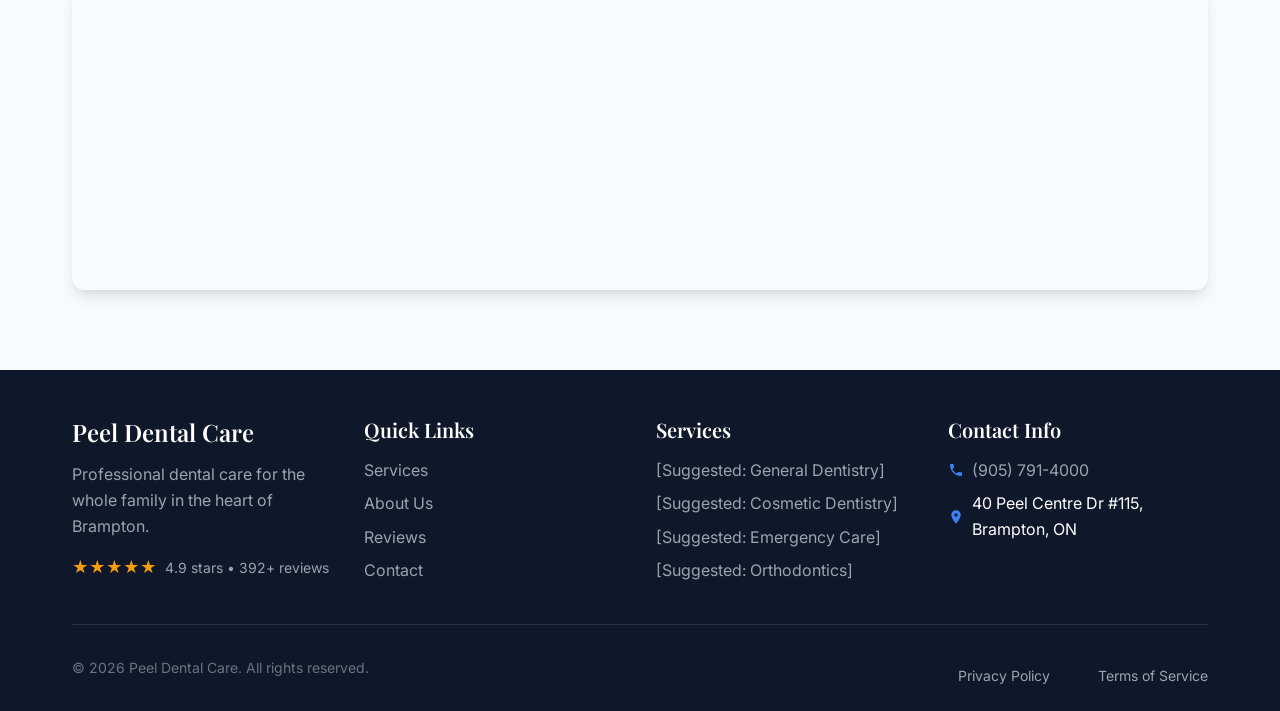
==== commit 8269cd9b: "Preview: peel-dental-care (job 78a6648e)" ====
--- a/sites/peel-dental-care/index.html
+++ b/sites/peel-dental-care/index.html
@@ -3,11 +3,12 @@
 <head>
     <meta charset="UTF-8">
     <meta name="viewport" content="width=device-width, initial-scale=1.0">
-    <title>Peel Dental Care - Quality Family Dentistry in Brampton, ON</title>
-    <meta name="description" content="Peel Dental Care offers comprehensive dental services in Brampton, ON. 4.9-star rated family dentist. Call (905) 791-4000 to schedule your appointment today.">
+    <title>Peel Dental Care - Family Dentist in Brampton | 4.9★ Rating</title>
+    <meta name="description" content="Trusted family dentist in Brampton with 4.9-star Google rating. Professional dental care including cleanings, cosmetic dentistry, and emergency services.">
+
     <link rel="preconnect" href="https://fonts.googleapis.com">
     <link rel="preconnect" href="https://fonts.gstatic.com" crossorigin>
-    <link href="https://fonts.googleapis.com/css2?family=Inter:wght@300;400;500;600;700&family=Poppins:wght@400;500;600;700&display=swap" rel="stylesheet">
+    <link href="https://fonts.googleapis.com/css2?family=Inter:wght@400;500;600;700&family=Playfair+Display:wght@600;700&display=swap" rel="stylesheet">
     <link rel="stylesheet" href="styles.css">
 </head>
 <body>
@@ -17,177 +18,253 @@
             <div class="header-content">
                 <div class="logo">
                     <h1>Peel Dental Care</h1>
-                    <span class="location">Brampton, ON</span>
-                </div>
-                <div class="header-contact">
-                    <a href="tel:+19057914000" class="phone-number">
-                        <svg class="phone-icon" viewBox="0 0 24 24" fill="currentColor">
-                            <path d="M6.62 10.79c1.44 2.83 3.76 5.14 6.59 6.59l2.2-2.2c.27-.27.67-.36 1.02-.24 1.12.37 2.33.57 3.57.57.55 0 1 .45 1 1V20c0 .55-.45 1-1 1-9.39 0-17-7.61-17-17 0-.55.45-1 1-1h3.5c.55 0 1 .45 1 1 0 1.25.2 2.45.57 3.57.11.35.03.74-.25 1.02l-2.2 2.2z"/>
+                </div>
+                <nav class="nav">
+                    <a href="#services">Services</a>
+                    <a href="#about">About</a>
+                    <a href="#reviews">Reviews</a>
+                    <a href="#contact">Contact</a>
+                </nav>
+                <div class="header-actions">
+                    <a href="tel:+19057914000" class="phone-link">
+                        <svg width="20" height="20" viewBox="0 0 24 24" fill="currentColor">
+                            <path d="M6.62 10.79c1.44 2.83 3.76 5.15 6.59 6.59l2.2-2.2c.27-.27.67-.36 1.02-.24 1.12.37 2.33.57 3.57.57.55 0 1 .45 1 1V20c0 .55-.45 1-1 1-9.39 0-17-7.61-17-17 0-.55.45-1 1-1h3.5c.55 0 1 .45 1 1 0 1.25.2 2.45.57 3.57.11.35.03.74-.25 1.02l-2.2 2.2z"/>
                         </svg>
                         (905) 791-4000
                     </a>
-                    <button class="book-now-btn" onclick="document.getElementById('booking').scrollIntoView({behavior: 'smooth'})">Book Now</button>
+                    <a href="#contact" class="cta-btn">Book Appointment</a>
                 </div>
             </div>
         </div>
     </header>
 
+    <!-- SECTION: hero -->
+    <section class="hero">
+        <div class="container">
+            <div class="hero-content">
+                <div class="hero-text">
+                    <div class="hero-badge">
+                        <svg width="20" height="20" viewBox="0 0 24 24" fill="currentColor">
+                            <path d="M12 17.27L18.18 21l-1.64-7.03L22 9.24l-7.19-.61L12 2 9.19 8.63 2 9.24l5.46 4.73L5.82 21z"/>
+                        </svg>
+                        <span>4.9★ Rating • 392+ Reviews</span>
+                    </div>
+                    <h1>Brampton's Most Trusted<br>Family Dental Practice</h1>
+                    <p>Experience exceptional dental care in a warm, welcoming environment. Our experienced team provides comprehensive treatments from routine cleanings to advanced cosmetic procedures.</p>
+                    <div class="hero-actions">
+                        <a href="#contact" class="cta-primary">Book Your Visit</a>
+                        <a href="tel:+19057914000" class="cta-secondary">
+                            <svg width="18" height="18" viewBox="0 0 24 24" fill="currentColor">
+                                <path d="M6.62 10.79c1.44 2.83 3.76 5.15 6.59 6.59l2.2-2.2c.27-.27.67-.36 1.02-.24 1.12.37 2.33.57 3.57.57.55 0 1 .45 1 1V20c0 .55-.45 1-1 1-9.39 0-17-7.61-17-17 0-.55.45-1 1-1h3.5c.55 0 1 .45 1 1 0 1.25.2 2.45.57 3.57.11.35.03.74-.25 1.02l-2.2 2.2z"/>
+                            </svg>
+                            Call Now
+                        </a>
+                    </div>
+                    <div class="hero-features">
+                        <div class="feature">
+                            <svg width="24" height="24" viewBox="0 0 24 24" fill="currentColor">
+                                <path d="M9 12l2 2 4-4m6 2a9 9 0 11-18 0 9 9 0 0118 0z"/>
+                            </svg>
+                            <span>Same-Day Appointments</span>
+                        </div>
+                        <div class="feature">
+                            <svg width="24" height="24" viewBox="0 0 24 24" fill="currentColor">
+                                <path d="M4.318 6.318a4.5 4.5 0 000 6.364L12 20.364l7.682-7.682a4.5 4.5 0 00-6.364-6.364L12 7.636l-1.318-1.318a4.5 4.5 0 00-6.364 0z"/>
+                            </svg>
+                            <span>Family-Friendly</span>
+                        </div>
+                        <div class="feature">
+                            <svg width="24" height="24" viewBox="0 0 24 24" fill="currentColor">
+                                <path d="M12 2l3.09 6.26L22 9.27l-5 4.87 1.18 6.88L12 17.77l-6.18 3.25L7 14.14 2 9.27l6.91-1.01L12 2z"/>
+                            </svg>
+                            <span>Award-Winning Care</span>
+                        </div>
+                    </div>
+                </div>
+                <div class="hero-image">
+                    <div class="hero-image-placeholder">
+                        <svg width="400" height="300" viewBox="0 0 400 300" fill="none">
+                            <rect width="400" height="300" fill="var(--bg-alt)" rx="12"/>
+                            <g opacity="0.3">
+                                <path d="M150 120h100v60h-100v-60z" fill="var(--primary)"/>
+                                <circle cx="200" cy="150" r="30" fill="var(--secondary)"/>
+                                <text x="200" y="220" text-anchor="middle" fill="var(--text-light)" font-size="14">Modern Dental Office</text>
+                            </g>
+                        </svg>
+                    </div>
+                </div>
+            </div>
+        </div>
+    </section>
+
     <main>
-        <!-- SECTION: hero -->
-        <section class="hero">
-            <div class="container">
-                <div class="hero-content">
-                    <div class="hero-text">
-                        <h2 class="hero-title">Your Trusted Family Dentist in Brampton</h2>
-                        <p class="hero-subtitle">Experience exceptional dental care with our 4.9-star rated team. We're committed to your family's oral health and beautiful smiles.</p>
-                        <div class="hero-rating">
-                            <div class="stars">
-                                <span class="star">⭐</span>
-                                <span class="star">⭐</span>
-                                <span class="star">⭐</span>
-                                <span class="star">⭐</span>
-                                <span class="star">⭐</span>
-                            </div>
-                            <span class="rating-text">4.9/5 from 392 Google reviews</span>
-                        </div>
-                        <div class="hero-cta">
-                            <a href="tel:+19057914000" class="cta-primary">Call (905) 791-4000</a>
-                            <button class="cta-secondary" onclick="document.getElementById('booking').scrollIntoView({behavior: 'smooth'})">Schedule Online</button>
-                        </div>
-                    </div>
-                    <div class="hero-image">
-                        <div class="hero-image-placeholder">
-                            <svg viewBox="0 0 400 300" fill="none">
-                                <rect width="400" height="300" fill="var(--bg-alt)"/>
-                                <path d="M200 100c-22.09 0-40 17.91-40 40s17.91 40 40 40 40-17.91 40-40-17.91-40-40-40zm0 60c-11.05 0-20-8.95-20-20s8.95-20 20-20 20 8.95 20 20-8.95 20-20 20z" fill="var(--primary)"/>
-                                <text x="200" y="220" text-anchor="middle" fill="var(--text-light)" font-size="14">Professional Dental Care</text>
-                            </svg>
-                        </div>
-                    </div>
-                </div>
-            </div>
-        </section>
-
         <!-- SECTION: services -->
-        <section class="services" id="services">
+        <section id="services" class="services">
             <div class="container">
                 <div class="section-header">
-                    <h2 class="section-title">Comprehensive Dental Services</h2>
-                    <p class="section-subtitle">From routine cleanings to advanced procedures, we provide complete dental care for your entire family.</p>
+                    <h2>Comprehensive Dental Services</h2>
+                    <p>From preventive care to advanced treatments, we offer complete dental solutions for your entire family.</p>
                 </div>
                 <div class="services-grid">
                     <div class="service-card">
-                        <div class="service-icon">🦷</div>
+                        <div class="service-icon">
+                            <svg width="40" height="40" viewBox="0 0 24 24" fill="currentColor">
+                                <path d="M12 2C6.48 2 2 6.48 2 12s4.48 10 10 10 10-4.48 10-10S17.52 2 12 2zm-2 15l-5-5 1.41-1.41L10 14.17l7.59-7.59L19 8l-9 9z"/>
+                            </svg>
+                        </div>
                         <h3>[Suggested: General Dentistry]</h3>
-                        <p>[Suggested: Routine cleanings, examinations, and preventive care to maintain optimal oral health.]</p>
-                        <a href="tel:+19057914000" class="service-cta">Learn More</a>
-                    </div>
-                    <div class="service-card">
-                        <div class="service-icon">✨</div>
+                        <p>Comprehensive exams, cleanings, fillings, and preventive care to maintain optimal oral health for the whole family.</p>
+                        <a href="#contact" class="service-cta">Learn More</a>
+                    </div>
+                    <div class="service-card">
+                        <div class="service-icon">
+                            <svg width="40" height="40" viewBox="0 0 24 24" fill="currentColor">
+                                <path d="M12 2l3.09 6.26L22 9.27l-5 4.87 1.18 6.88L12 17.77l-6.18 3.25L7 14.14 2 9.27l6.91-1.01L12 2z"/>
+                            </svg>
+                        </div>
                         <h3>[Suggested: Cosmetic Dentistry]</h3>
-                        <p>[Suggested: Teeth whitening, veneers, and smile makeovers to enhance your confidence.]</p>
-                        <a href="tel:+19057914000" class="service-cta">Learn More</a>
-                    </div>
-                    <div class="service-card">
-                        <div class="service-icon">🔧</div>
-                        <h3>[Suggested: Restorative Dentistry]</h3>
-                        <p>[Suggested: Crowns, bridges, fillings, and implants to restore function and appearance.]</p>
-                        <a href="tel:+19057914000" class="service-cta">Learn More</a>
-                    </div>
-                    <div class="service-card">
-                        <div class="service-icon">👨‍👩‍👧‍👦</div>
-                        <h3>[Suggested: Family Dentistry]</h3>
-                        <p>[Suggested: Comprehensive care for patients of all ages, from children to seniors.]</p>
-                        <a href="tel:+19057914000" class="service-cta">Learn More</a>
-                    </div>
-                    <div class="service-card">
-                        <div class="service-icon">🚨</div>
-                        <h3>[Suggested: Emergency Dentistry]</h3>
-                        <p>[Suggested: Urgent dental care for accidents, severe pain, and dental emergencies.]</p>
-                        <a href="tel:+19057914000" class="service-cta">Learn More</a>
-                    </div>
-                    <div class="service-card">
-                        <div class="service-icon">🦴</div>
+                        <p>Teeth whitening, veneers, bonding, and smile makeovers to enhance your confidence and natural beauty.</p>
+                        <a href="#contact" class="service-cta">Learn More</a>
+                    </div>
+                    <div class="service-card">
+                        <div class="service-icon">
+                            <svg width="40" height="40" viewBox="0 0 24 24" fill="currentColor">
+                                <path d="M20 6h-2.18c.11-.31.18-.65.18-1a2.996 2.996 0 00-5.5-1.65l-.5.67-.5-.68C10.96 2.54 10.05 2 9 2 7.34 2 6 3.34 6 5c0 .35.07.69.18 1H4c-1.11 0-1.99.89-1.99 2L2 19c0 1.11.89 2 2 2h16c1.11 0 2-.89 2-2V8c0-1.11-.89-2-2-2z"/>
+                            </svg>
+                        </div>
+                        <h3>[Suggested: Emergency Dental Care]</h3>
+                        <p>Urgent dental care for pain relief, broken teeth, and dental emergencies. Same-day appointments available.</p>
+                        <a href="#contact" class="service-cta">Learn More</a>
+                    </div>
+                    <div class="service-card">
+                        <div class="service-icon">
+                            <svg width="40" height="40" viewBox="0 0 24 24" fill="currentColor">
+                                <path d="M19 13h-6v6h-2v-6H5v-2h6V5h2v6h6v2z"/>
+                            </svg>
+                        </div>
+                        <h3>[Suggested: Orthodontics]</h3>
+                        <p>Traditional braces and clear aligners to straighten teeth and improve bite alignment for patients of all ages.</p>
+                        <a href="#contact" class="service-cta">Learn More</a>
+                    </div>
+                    <div class="service-card">
+                        <div class="service-icon">
+                            <svg width="40" height="40" viewBox="0 0 24 24" fill="currentColor">
+                                <path d="M12 2C6.48 2 2 6.48 2 12s4.48 10 10 10 10-4.48 10-10S17.52 2 12 2zm1 15h-2v-6h2v6zm0-8h-2V7h2v2z"/>
+                            </svg>
+                        </div>
                         <h3>[Suggested: Oral Surgery]</h3>
-                        <p>[Suggested: Extractions, wisdom teeth removal, and minor oral surgical procedures.]</p>
-                        <a href="tel:+19057914000" class="service-cta">Learn More</a>
-                    </div>
+                        <p>Tooth extractions, wisdom tooth removal, and minor oral surgery procedures performed with precision and care.</p>
+                        <a href="#contact" class="service-cta">Learn More</a>
+                    </div>
+                    <div class="service-card">
+                        <div class="service-icon">
+                            <svg width="40" height="40" viewBox="0 0 24 24" fill="currentColor">
+                                <path d="M9 11H7v2h2v-2zm4 0h-2v2h2v-2zm4 0h-2v2h2v-2zm2-7h-1V2h-2v2H8V2H6v2H5c-1.1 0-1.99.9-1.99 2L3 20c0 1.1.89 2 2 2h14c1.1 0 2-.9 2-2V6c0-1.1-.9-2-2-2zm0 16H5V9h14v11z"/>
+                            </svg>
+                        </div>
+                        <h3>[Suggested: Dental Implants]</h3>
+                        <p>Permanent tooth replacement solutions that look and function like natural teeth. Restore your smile with confidence.</p>
+                        <a href="#contact" class="service-cta">Learn More</a>
+                    </div>
+                </div>
+                <div class="services-cta">
+                    <p>Not sure which treatment is right for you?</p>
+                    <a href="#contact" class="cta-primary">Schedule Consultation</a>
                 </div>
             </div>
         </section>
 
         <!-- SECTION: reviews -->
-        <section class="reviews" id="reviews">
+        <section id="reviews" class="reviews">
             <div class="container">
                 <div class="section-header">
-                    <h2 class="section-title">What Our Patients Say</h2>
-                    <div class="reviews-rating">
-                        <div class="stars-large">
-                            <span class="star">⭐</span>
-                            <span class="star">⭐</span>
-                            <span class="star">⭐</span>
-                            <span class="star">⭐</span>
-                            <span class="star">⭐</span>
-                        </div>
-                        <span class="rating-detail">4.9 out of 5 stars from 392 Google reviews</span>
-                    </div>
+                    <div class="rating-badge">
+                        <div class="stars">
+                            <svg width="24" height="24" viewBox="0 0 24 24" fill="currentColor">
+                                <path d="M12 17.27L18.18 21l-1.64-7.03L22 9.24l-7.19-.61L12 2 9.19 8.63 2 9.24l5.46 4.73L5.82 21z"/>
+                            </svg>
+                            <svg width="24" height="24" viewBox="0 0 24 24" fill="currentColor">
+                                <path d="M12 17.27L18.18 21l-1.64-7.03L22 9.24l-7.19-.61L12 2 9.19 8.63 2 9.24l5.46 4.73L5.82 21z"/>
+                            </svg>
+                            <svg width="24" height="24" viewBox="0 0 24 24" fill="currentColor">
+                                <path d="M12 17.27L18.18 21l-1.64-7.03L22 9.24l-7.19-.61L12 2 9.19 8.63 2 9.24l5.46 4.73L5.82 21z"/>
+                            </svg>
+                            <svg width="24" height="24" viewBox="0 0 24 24" fill="currentColor">
+                                <path d="M12 17.27L18.18 21l-1.64-7.03L22 9.24l-7.19-.61L12 2 9.19 8.63 2 9.24l5.46 4.73L5.82 21z"/>
+                            </svg>
+                            <svg width="24" height="24" viewBox="0 0 24 24" fill="currentColor">
+                                <path d="M12 17.27L18.18 21l-1.64-7.03L22 9.24l-7.19-.61L12 2 9.19 8.63 2 9.24l5.46 4.73L5.82 21z"/>
+                            </svg>
+                        </div>
+                        <span>4.9 out of 5 stars</span>
+                    </div>
+                    <h2>What Our Patients Say</h2>
+                    <p>392+ verified Google reviews from satisfied patients across Brampton</p>
                 </div>
                 <div class="reviews-grid">
                     <div class="review-card">
-                        <div class="review-stars">⭐⭐⭐⭐⭐</div>
-                        <p class="review-text">[Suggested: "Excellent service and very professional staff. Dr. [Name] took great care of my family's dental needs. Highly recommend!"]</p>
-                        <div class="review-author">[Suggested: Patient Name] - Google Review</div>
+                        <div class="review-stars">★★★★★</div>
+                        <p>"[Suggested: Excellent care and very professional staff. The office is clean and modern, and they made me feel comfortable throughout the entire procedure.]"</p>
+                        <div class="review-author">
+                            <strong>[Suggested: Sarah M.]</strong>
+                            <span>Google Review</span>
+                        </div>
                     </div>
                     <div class="review-card">
-                        <div class="review-stars">⭐⭐⭐⭐⭐</div>
-                        <p class="review-text">[Suggested: "Clean facility, friendly staff, and painless procedures. Been coming here for years and always satisfied."]</p>
-                        <div class="review-author">[Suggested: Patient Name] - Google Review</div>
+                        <div class="review-stars">★★★★★</div>
+                        <p>"[Suggested: Dr. and team are amazing! They take time to explain everything and never rush. My family has been coming here for years.]"</p>
+                        <div class="review-author">
+                            <strong>[Suggested: Michael R.]</strong>
+                            <span>Google Review</span>
+                        </div>
                     </div>
                     <div class="review-card">
-                        <div class="review-stars">⭐⭐⭐⭐⭐</div>
-                        <p class="review-text">[Suggested: "Great with kids! My children actually look forward to their dental visits now. Thank you for making it a positive experience."]</p>
-                        <div class="review-author">[Suggested: Patient Name] - Google Review</div>
+                        <div class="review-stars">★★★★★</div>
+                        <p>"[Suggested: Best dental experience I've had. The staff is friendly, professional, and they really care about their patients. Highly recommend!]"</p>
+                        <div class="review-author">
+                            <strong>[Suggested: Jennifer L.]</strong>
+                            <span>Google Review</span>
+                        </div>
                     </div>
                 </div>
                 <div class="reviews-cta">
-                    <a href="tel:+19057914000" class="cta-primary">Experience the Difference - Call Today</a>
+                    <a href="https://www.google.com/maps/place/Peel+Dental+Care" target="_blank" class="cta-secondary">Read All Reviews</a>
                 </div>
             </div>
         </section>
 
         <!-- SECTION: about -->
-        <section class="about" id="about">
+        <section id="about" class="about">
             <div class="container">
                 <div class="about-content">
                     <div class="about-text">
-                        <h2 class="section-title">About Peel Dental Care</h2>
-                        <p>[Suggested: Located in the heart of Brampton, Peel Dental Care has been serving the community with exceptional dental services. Our experienced team is dedicated to providing personalized care in a comfortable, modern environment.]</p>
-                        <p>[Suggested: We believe in building long-term relationships with our patients through honest communication, gentle care, and the latest dental technologies. Your oral health and satisfaction are our top priorities.]</p>
+                        <h2>Caring for Brampton Families Since [Suggested: 2010]</h2>
+                        <p>At Peel Dental Care, we believe that exceptional dental care begins with understanding each patient's unique needs. Our experienced team combines advanced dental technology with a gentle, personalized approach to ensure every visit is comfortable and effective.</p>
                         <div class="about-features">
-                            <div class="feature">
-                                <span class="feature-icon">✓</span>
-                                <span>[Suggested: Modern Equipment & Technology]</span>
-                            </div>
-                            <div class="feature">
-                                <span class="feature-icon">✓</span>
-                                <span>[Suggested: Experienced & Caring Team]</span>
-                            </div>
-                            <div class="feature">
-                                <span class="feature-icon">✓</span>
-                                <span>[Suggested: Flexible Scheduling Options]</span>
-                            </div>
-                            <div class="feature">
-                                <span class="feature-icon">✓</span>
-                                <span>[Suggested: Insurance Plans Accepted]</span>
-                            </div>
-                        </div>
+                            <div class="about-feature">
+                                <h4>State-of-the-Art Technology</h4>
+                                <p>Latest dental equipment and techniques for precise, comfortable treatments.</p>
+                            </div>
+                            <div class="about-feature">
+                                <h4>Experienced Team</h4>
+                                <p>Qualified professionals committed to continuing education and excellence.</p>
+                            </div>
+                            <div class="about-feature">
+                                <h4>Convenient Location</h4>
+                                <p>Easily accessible location in Peel Centre with ample parking.</p>
+                            </div>
+                        </div>
+                        <a href="#contact" class="cta-primary">Meet Our Team</a>
                     </div>
                     <div class="about-image">
                         <div class="about-image-placeholder">
-                            <svg viewBox="0 0 400 300" fill="none">
-                                <rect width="400" height="300" fill="var(--bg-alt)"/>
-                                <circle cx="200" cy="150" r="50" fill="var(--secondary)" opacity="0.3"/>
-                                <text x="200" y="220" text-anchor="middle" fill="var(--text-light)" font-size="14">Our Modern Office</text>
+                            <svg width="500" height="400" viewBox="0 0 500 400" fill="none">
+                                <rect width="500" height="400" fill="var(--bg-alt)" rx="12"/>
+                                <g opacity="0.3">
+                                    <rect x="50" y="50" width="400" height="300" fill="var(--primary)" rx="8"/>
+                                    <circle cx="250" cy="200" r="60" fill="var(--secondary)"/>
+                                    <text x="250" y="320" text-anchor="middle" fill="var(--text-light)" font-size="16">Our Dental Team</text>
+                                </g>
                             </svg>
                         </div>
                     </div>
@@ -195,61 +272,99 @@
             </div>
         </section>
 
-        <!-- SECTION: booking -->
-        <section class="booking" id="booking">
+        <!-- SECTION: contact -->
+        <section id="contact" class="contact">
             <div class="container">
-                <div class="booking-content">
-                    <h2 class="section-title">Ready to Schedule Your Appointment?</h2>
-                    <p class="section-subtitle">Join the 392+ patients who trust Peel Dental Care for their family's oral health.</p>
-                    <div class="booking-options">
-                        <a href="tel:+19057914000" class="booking-option phone-option">
-                            <div class="option-icon">📞</div>
-                            <h3>Call Now</h3>
-                            <p>(905) 791-4000</p>
-                            <span class="option-cta">Immediate Response</span>
-                        </a>
-                        <div class="booking-option online-option">
-                            <div class="option-icon">💻</div>
-                            <h3>[Suggested: Book Online]</h3>
-                            <p>[Suggested: 24/7 Online Scheduling]</p>
-                            <button class="option-cta" onclick="alert('Online booking system would be integrated here')">Schedule Now</button>
-                        </div>
-                    </div>
-                </div>
-            </div>
-        </section>
-
-        <!-- SECTION: contact -->
-        <section class="contact" id="contact">
-            <div class="container">
+                <div class="section-header">
+                    <h2>Ready to Smile with Confidence?</h2>
+                    <p>Schedule your appointment today and experience the difference at Peel Dental Care</p>
+                </div>
                 <div class="contact-content">
                     <div class="contact-info">
-                        <h2 class="section-title">Visit Our Brampton Office</h2>
-                        <div class="contact-details">
-                            <div class="contact-item">
-                                <strong>Address:</strong>
-                                <span>40 Peel Centre Dr #115<br>Brampton, ON L6T 4B4, Canada</span>
-                            </div>
-                            <div class="contact-item">
-                                <strong>Phone:</strong>
-                                <a href="tel:+19057914000">(905) 791-4000</a>
-                            </div>
-                            <div class="contact-item">
-                                <strong>Hours:</strong>
-                                <span>[Suggested: Mon-Fri: 9:00 AM - 6:00 PM<br>Sat: 9:00 AM - 3:00 PM<br>Sun: Closed]</span>
-                            </div>
-                        </div>
-                    </div>
-                    <div class="contact-map">
-                        <div class="map-placeholder">
-                            <svg viewBox="0 0 400 300" fill="none">
-                                <rect width="400" height="300" fill="var(--bg-alt)"/>
-                                <circle cx="200" cy="150" r="10" fill="var(--primary)"/>
-                                <text x="200" y="200" text-anchor="middle" fill="var(--text-light)" font-size="12">40 Peel Centre Dr #115</text>
-                                <text x="200" y="215" text-anchor="middle" fill="var(--text-light)" font-size="12">Brampton, ON</text>
-                            </svg>
-                        </div>
-                    </div>
+                        <div class="contact-card">
+                            <div class="contact-icon">
+                                <svg width="24" height="24" viewBox="0 0 24 24" fill="currentColor">
+                                    <path d="M6.62 10.79c1.44 2.83 3.76 5.15 6.59 6.59l2.2-2.2c.27-.27.67-.36 1.02-.24 1.12.37 2.33.57 3.57.57.55 0 1 .45 1 1V20c0 .55-.45 1-1 1-9.39 0-17-7.61-17-17 0-.55.45-1 1-1h3.5c.55 0 1 .45 1 1 0 1.25.2 2.45.57 3.57.11.35.03.74-.25 1.02l-2.2 2.2z"/>
+                                </svg>
+                            </div>
+                            <div>
+                                <h4>Call Us</h4>
+                                <a href="tel:+19057914000" class="contact-link">(905) 791-4000</a>
+                                <p>Monday - Friday: 8:00 AM - 6:00 PM<br>Saturday: 9:00 AM - 3:00 PM</p>
+                            </div>
+                        </div>
+                        <div class="contact-card">
+                            <div class="contact-icon">
+                                <svg width="24" height="24" viewBox="0 0 24 24" fill="currentColor">
+                                    <path d="M12 2C8.13 2 5 5.13 5 9c0 5.25 7 13 7 13s7-7.75 7-13c0-3.87-3.13-7-7-7zm0 9.5c-1.38 0-2.5-1.12-2.5-2.5s1.12-2.5 2.5-2.5 2.5 1.12 2.5 2.5-1.12 2.5-2.5 2.5z"/>
+                                </svg>
+                            </div>
+                            <div>
+                                <h4>Visit Us</h4>
+                                <address class="contact-link">
+                                    40 Peel Centre Dr #115<br>
+                                    Brampton, ON L6T 4B4<br>
+                                    Canada
+                                </address>
+                            </div>
+                        </div>
+                        <div class="contact-card">
+                            <div class="contact-icon">
+                                <svg width="24" height="24" viewBox="0 0 24 24" fill="currentColor">
+                                    <path d="M12 2C6.48 2 2 6.48 2 12s4.48 10 10 10 10-4.48 10-10S17.52 2 12 2zm-2 15l-5-5 1.41-1.41L10 14.17l7.59-7.59L19 8l-9 9z"/>
+                                </svg>
+                            </div>
+                            <div>
+                                <h4>New Patients Welcome</h4>
+                                <p>Accepting new patients and most insurance plans. Emergency appointments available.</p>
+                            </div>
+                        </div>
+                    </div>
+                    <div class="contact-form">
+                        <h3>Request an Appointment</h3>
+                        <form>
+                            <div class="form-group">
+                                <label for="name">Full Name</label>
+                                <input type="text" id="name" name="name" required>
+                            </div>
+                            <div class="form-group">
+                                <label for="phone">Phone Number</label>
+                                <input type="tel" id="phone" name="phone" required>
+                            </div>
+                            <div class="form-group">
+                                <label for="email">Email Address</label>
+                                <input type="email" id="email" name="email">
+                            </div>
+                            <div class="form-group">
+                                <label for="service">Service Needed</label>
+                                <select id="service" name="service">
+                                    <option value="">Select a service</option>
+                                    <option value="cleaning">Dental Cleaning</option>
+                                    <option value="exam">General Exam</option>
+                                    <option value="cosmetic">Cosmetic Consultation</option>
+                                    <option value="emergency">Emergency Care</option>
+                                    <option value="other">Other</option>
+                                </select>
+                            </div>
+                            <div class="form-group">
+                                <label for="message">Message (Optional)</label>
+                                <textarea id="message" name="message" rows="4"></textarea>
+                            </div>
+                            <button type="submit" class="cta-primary">Submit Request</button>
+                        </form>
+                    </div>
+                </div>
+                <div class="map-container">
+                    <iframe
+                        src="https://www.google.com/maps/embed?pb=!1m18!1m12!1m3!1d2884.6!2d-79.7!3d43.7!2m3!1f0!2f0!3f0!3m2!1i1024!2i768!4f13.1!3m3!1m2!1s0x0%3A0x0!2zNDPCsDQyJzAwLjAiTiA3OcKwNDInMDAuMCJX!5e0!3m2!1sen!2sca!4v1234567890"
+                        width="100%"
+                        height="300"
+                        style="border:0;"
+                        allowfullscreen=""
+                        loading="lazy"
+                        referrerpolicy="no-referrer-when-downgrade"
+                        title="Peel Dental Care Location">
+                    </iframe>
                 </div>
             </div>
         </section>
@@ -259,29 +374,113 @@
     <footer class="footer">
         <div class="container">
             <div class="footer-content">
-                <div class="footer-main">
-                    <div class="footer-logo">
-                        <h3>Peel Dental Care</h3>
-                        <p>Quality Family Dentistry in Brampton</p>
-                    </div>
-                    <div class="footer-contact">
-                        <div class="footer-item">
-                            <strong>Phone:</strong> <a href="tel:+19057914000">(905) 791-4000</a>
-                        </div>
-                        <div class="footer-item">
-                            <strong>Address:</strong> 40 Peel Centre Dr #115, Brampton, ON L6T 4B4
-                        </div>
-                    </div>
-                </div>
-                <div class="footer-bottom">
-                    <p>&copy; 2026 Peel Dental Care. All rights reserved.</p>
+                <div class="footer-section">
+                    <h3>Peel Dental Care</h3>
+                    <p>Professional dental care for the whole family in the heart of Brampton.</p>
                     <div class="footer-rating">
-                        <span class="stars">⭐⭐⭐⭐⭐</span>
-                        <span>4.9/5 (392 reviews)</span>
-                    </div>
+                        <div class="stars">★★★★★</div>
+                        <span>4.9 stars • 392+ reviews</span>
+                    </div>
+                </div>
+                <div class="footer-section">
+                    <h4>Quick Links</h4>
+                    <ul>
+                        <li><a href="#services">Services</a></li>
+                        <li><a href="#about">About Us</a></li>
+                        <li><a href="#reviews">Reviews</a></li>
+                        <li><a href="#contact">Contact</a></li>
+                    </ul>
+                </div>
+                <div class="footer-section">
+                    <h4>Services</h4>
+                    <ul>
+                        <li><a href="#contact">[Suggested: General Dentistry]</a></li>
+                        <li><a href="#contact">[Suggested: Cosmetic Dentistry]</a></li>
+                        <li><a href="#contact">[Suggested: Emergency Care]</a></li>
+                        <li><a href="#contact">[Suggested: Orthodontics]</a></li>
+                    </ul>
+                </div>
+                <div class="footer-section">
+                    <h4>Contact Info</h4>
+                    <ul class="footer-contact">
+                        <li>
+                            <svg width="16" height="16" viewBox="0 0 24 24" fill="currentColor">
+                                <path d="M6.62 10.79c1.44 2.83 3.76 5.15 6.59 6.59l2.2-2.2c.27-.27.67-.36 1.02-.24 1.12.37 2.33.57 3.57.57.55 0 1 .45 1 1V20c0 .55-.45 1-1 1-9.39 0-17-7.61-17-17 0-.55.45-1 1-1h3.5c.55 0 1 .45 1 1 0 1.25.2 2.45.57 3.57.11.35.03.74-.25 1.02l-2.2 2.2z"/>
+                            </svg>
+                            <a href="tel:+19057914000">(905) 791-4000</a>
+                        </li>
+                        <li>
+                            <svg width="16" height="16" viewBox="0 0 24 24" fill="currentColor">
+                                <path d="M12 2C8.13 2 5 5.13 5 9c0 5.25 7 13 7 13s7-7.75 7-13c0-3.87-3.13-7-7-7zm0 9.5c-1.38 0-2.5-1.12-2.5-2.5s1.12-2.5 2.5-2.5 2.5 1.12 2.5 2.5-1.12 2.5-2.5 2.5z"/>
+                            </svg>
+                            40 Peel Centre Dr #115, Brampton, ON
+                        </li>
+                    </ul>
+                </div>
+            </div>
+            <div class="footer-bottom">
+                <p>&copy; 2026 Peel Dental Care. All rights reserved.</p>
+                <div class="footer-links">
+                    <a href="#">Privacy Policy</a>
+                    <a href="#">Terms of Service</a>
                 </div>
             </div>
         </div>
     </footer>
+
+    <script>
+        // Smooth scroll animations using Intersection Observer
+        const animateOnScroll = () => {
+            const observer = new IntersectionObserver((entries) => {
+                entries.forEach(entry => {
+                    if (entry.isIntersecting) {
+                        entry.target.style.opacity = '1';
+                        entry.target.style.transform = 'translateY(0)';
+                    }
+                });
+            }, {
+                threshold: 0.1,
+                rootMargin: '0px 0px -50px 0px'
+            });
+
+            // Animate sections on scroll
+            document.querySelectorAll('section, .service-card, .review-card').forEach(el => {
+                el.style.opacity = '0';
+                el.style.transform = 'translateY(30px)';
+                el.style.transition = 'opacity 0.6s ease, transform 0.6s ease';
+                observer.observe(el);
+            });
+        };
+
+        // Sticky header on scroll
+        const handleHeaderScroll = () => {
+            const header = document.querySelector('.header');
+            let lastScrollY = window.scrollY;
+
+            window.addEventListener('scroll', () => {
+                const currentScrollY = window.scrollY;
+
+                if (currentScrollY > 100) {
+                    header.classList.add('scrolled');
+                } else {
+                    header.classList.remove('scrolled');
+                }
+
+                lastScrollY = currentScrollY;
+            });
+        };
+
+        // Initialize on DOM load
+        document.addEventListener('DOMContentLoaded', () => {
+            animateOnScroll();
+            handleHeaderScroll();
+        });
+
+        // Form submission handler
+        document.querySelector('form').addEventListener('submit', function(e) {
+            e.preventDefault();
+            alert('Thank you for your appointment request! We will contact you within 24 hours to confirm your appointment.');
+        });
+    </script>
 </body>
 </html>
--- a/sites/peel-dental-care/styles.css
+++ b/sites/peel-dental-care/styles.css
@@ -1,44 +1,66 @@
-/* CSS Custom Properties */
+/* ═══ CSS CUSTOM PROPERTIES ═══ */
 :root {
-  /* Colors - Professional Dental Palette */
+  /* Colors */
   --primary: #2563eb;
-  --primary-dark: #1d4ed8;
-  --secondary: #06b6d4;
+  --primary-dark: #1e40af;
+  --primary-light: #3b82f6;
+  --secondary: #059669;
+  --secondary-light: #10b981;
+  --accent: #f59e0b;
+
+  /* Text Colors */
   --text: #1f2937;
   --text-light: #6b7280;
+  --text-lighter: #9ca3af;
+  --text-white: #ffffff;
+
+  /* Background Colors */
   --bg: #ffffff;
   --bg-alt: #f8fafc;
-  --success: #059669;
+  --bg-light: #f1f5f9;
+  --bg-dark: #0f172a;
+
+  /* Border & Effects */
+  --border: #e5e7eb;
+  --border-light: #f3f4f6;
+  --shadow: 0 1px 3px 0 rgba(0, 0, 0, 0.1), 0 1px 2px 0 rgba(0, 0, 0, 0.06);
+  --shadow-lg: 0 10px 15px -3px rgba(0, 0, 0, 0.1), 0 4px 6px -2px rgba(0, 0, 0, 0.05);
+  --shadow-xl: 0 20px 25px -5px rgba(0, 0, 0, 0.1), 0 10px 10px -5px rgba(0, 0, 0, 0.04);
+
+  /* Typography */
+  --font-heading: 'Playfair Display', serif;
+  --font-body: 'Inter', -apple-system, BlinkMacSystemFont, 'Segoe UI', Roboto, sans-serif;
+
+  /* Spacing & Layout */
   --radius: 8px;
-
-  /* Typography */
-  --font-heading: 'Poppins', sans-serif;
-  --font-body: 'Inter', sans-serif;
-
-  /* Spacing */
-  --container-max-width: 1200px;
-  --section-padding: 4rem 0;
-}
-
-/* Reset & Base Styles */
+  --radius-lg: 12px;
+  --container-max: 1200px;
+  --container-padding: 1rem;
+
+  /* Transitions */
+  --transition: all 0.3s ease;
+  --transition-fast: all 0.2s ease;
+}
+
+/* ═══ BASE STYLES ═══ */
 * {
   margin: 0;
   padding: 0;
   box-sizing: border-box;
 }
 
+html {
+  scroll-behavior: smooth;
+}
+
 body {
   font-family: var(--font-body);
+  font-size: 16px;
   line-height: 1.6;
   color: var(--text);
   background-color: var(--bg);
-}
-
-/* Container */
-.container {
-  max-width: var(--container-max-width);
-  margin: 0 auto;
-  padding: 0 1rem;
+  -webkit-font-smoothing: antialiased;
+  -moz-osx-font-smoothing: grayscale;
 }
 
 /* Typography */
@@ -46,20 +68,14 @@
   font-family: var(--font-heading);
   font-weight: 600;
   line-height: 1.2;
-  margin-bottom: 0.5rem;
-}
-
-h1 {
-  font-size: 1.5rem;
-}
-
-h2 {
-  font-size: 1.875rem;
-}
-
-h3 {
-  font-size: 1.25rem;
-}
+  color: var(--text);
+  margin-bottom: 0.5em;
+}
+
+h1 { font-size: 2.5rem; font-weight: 700; }
+h2 { font-size: 2rem; }
+h3 { font-size: 1.5rem; }
+h4 { font-size: 1.25rem; }
 
 p {
   margin-bottom: 1rem;
@@ -67,24 +83,93 @@
 }
 
 a {
+  color: var(--primary);
   text-decoration: none;
-  color: var(--primary);
-  transition: color 0.3s ease;
+  transition: var(--transition-fast);
 }
 
 a:hover {
   color: var(--primary-dark);
 }
 
-/* Header */
+/* Container */
+.container {
+  max-width: var(--container-max);
+  margin: 0 auto;
+  padding: 0 var(--container-padding);
+}
+
+/* Buttons */
+.cta-primary, .cta-secondary {
+  display: inline-flex;
+  align-items: center;
+  gap: 0.5rem;
+  padding: 0.875rem 1.5rem;
+  border-radius: var(--radius);
+  font-weight: 600;
+  text-decoration: none;
+  transition: var(--transition);
+  border: none;
+  cursor: pointer;
+  font-family: inherit;
+}
+
+.cta-primary {
+  background-color: var(--primary);
+  color: var(--text-white);
+  box-shadow: var(--shadow);
+}
+
+.cta-primary:hover {
+  background-color: var(--primary-dark);
+  transform: translateY(-2px);
+  box-shadow: var(--shadow-lg);
+  color: var(--text-white);
+}
+
+.cta-secondary {
+  background-color: transparent;
+  color: var(--primary);
+  border: 2px solid var(--primary);
+}
+
+.cta-secondary:hover {
+  background-color: var(--primary);
+  color: var(--text-white);
+}
+
+/* Section Headers */
+.section-header {
+  text-align: center;
+  margin-bottom: 3rem;
+}
+
+.section-header h2 {
+  margin-bottom: 1rem;
+}
+
+.section-header p {
+  font-size: 1.125rem;
+  max-width: 600px;
+  margin: 0 auto;
+}
+
+/* ═══ HEADER ═══ */
 .header {
   position: fixed;
   top: 0;
   left: 0;
   right: 0;
-  background: var(--bg);
-  box-shadow: 0 2px 10px rgba(0, 0, 0, 0.1);
+  background-color: rgba(255, 255, 255, 0.95);
+  backdrop-filter: blur(10px);
+  border-bottom: 1px solid var(--border-light);
   z-index: 1000;
+  transition: var(--transition);
+}
+
+.header.scrolled {
+  background-color: var(--bg);
+  box-shadow: var(--shadow);
 }
 
 .header-content {
@@ -95,80 +180,80 @@
 }
 
 .logo h1 {
+  font-size: 1.5rem;
   color: var(--primary);
-  margin-bottom: 0;
-}
-
-.location {
+  margin: 0;
+}
+
+.nav {
+  display: none;
+  gap: 2rem;
+}
+
+.nav a {
+  font-weight: 500;
+  color: var(--text);
+  position: relative;
+}
+
+.nav a:hover {
+  color: var(--primary);
+}
+
+.nav a::after {
+  content: '';
+  position: absolute;
+  bottom: -4px;
+  left: 0;
+  width: 0;
+  height: 2px;
+  background-color: var(--primary);
+  transition: width 0.3s ease;
+}
+
+.nav a:hover::after {
+  width: 100%;
+}
+
+.header-actions {
+  display: flex;
+  align-items: center;
+  gap: 1rem;
+}
+
+.phone-link {
+  display: none;
+  align-items: center;
+  gap: 0.5rem;
+  color: var(--text);
+  font-weight: 600;
+  font-size: 0.95rem;
+}
+
+.phone-link:hover {
+  color: var(--primary);
+}
+
+.cta-btn {
+  padding: 0.5rem 1rem;
+  background-color: var(--primary);
+  color: var(--text-white);
+  border-radius: var(--radius);
+  font-weight: 600;
   font-size: 0.875rem;
-  color: var(--text-light);
-}
-
-.header-contact {
-  display: flex;
-  align-items: center;
-  gap: 1rem;
-}
-
-.phone-number {
-  display: flex;
-  align-items: center;
-  gap: 0.5rem;
-  font-weight: 500;
-  font-size: 1.1rem;
-  color: var(--primary);
-}
-
-.phone-icon {
-  width: 20px;
-  height: 20px;
-}
-
-.book-now-btn {
-  background: var(--primary);
-  color: white;
-  border: none;
-  padding: 0.75rem 1.5rem;
-  border-radius: var(--radius);
-  font-weight: 500;
-  cursor: pointer;
-  transition: background-color 0.3s ease;
-}
-
-.book-now-btn:hover {
-  background: var(--primary-dark);
-}
-
-/* Main Content Spacing */
-main {
-  margin-top: 80px;
-}
-
-/* Sections */
-section {
-  padding: var(--section-padding);
-}
-
-.section-header {
-  text-align: center;
-  margin-bottom: 3rem;
-}
-
-.section-title {
-  color: var(--text);
-  margin-bottom: 1rem;
-}
-
-.section-subtitle {
-  font-size: 1.1rem;
-  max-width: 600px;
-  margin: 0 auto;
-}
-
-/* Hero Section */
+  transition: var(--transition);
+}
+
+.cta-btn:hover {
+  background-color: var(--primary-dark);
+  color: var(--text-white);
+}
+
+/* ═══ HERO ═══ */
 .hero {
-  background: linear-gradient(135deg, var(--bg-alt) 0%, var(--bg) 100%);
-  padding: 6rem 0;
+  padding: 8rem 0 4rem;
+  background: linear-gradient(135deg, var(--bg-alt) 0%, var(--bg-light) 100%);
+  overflow: hidden;
 }
 
 .hero-content {
@@ -177,119 +262,107 @@
   align-items: center;
 }
 
-.hero-title {
-  font-size: 2.5rem;
-  color: var(--text);
+.hero-badge {
+  display: inline-flex;
+  align-items: center;
+  gap: 0.5rem;
+  padding: 0.5rem 1rem;
+  background-color: var(--bg);
+  border: 1px solid var(--border);
+  border-radius: 50px;
+  color: var(--secondary);
+  font-weight: 600;
+  font-size: 0.875rem;
   margin-bottom: 1.5rem;
-}
-
-.hero-subtitle {
+  box-shadow: var(--shadow);
+}
+
+.hero h1 {
+  font-size: 3rem;
+  font-weight: 700;
+  margin-bottom: 1.5rem;
+  line-height: 1.1;
+}
+
+.hero p {
   font-size: 1.25rem;
+  color: var(--text-light);
   margin-bottom: 2rem;
-}
-
-.hero-rating {
-  display: flex;
-  align-items: center;
+  max-width: 500px;
+}
+
+.hero-actions {
+  display: flex;
   gap: 1rem;
-  margin-bottom: 2rem;
-}
-
-.stars, .stars-large {
-  display: flex;
-  gap: 0.25rem;
-}
-
-.stars-large {
-  font-size: 1.5rem;
-}
-
-.rating-text, .rating-detail {
-  font-size: 0.95rem;
-  color: var(--text-light);
-}
-
-.hero-cta {
-  display: flex;
+  margin-bottom: 3rem;
+}
+
+.hero-features {
+  display: grid;
   gap: 1rem;
-  flex-wrap: wrap;
-}
-
-.cta-primary, .cta-secondary {
-  padding: 1rem 2rem;
-  border-radius: var(--radius);
+}
+
+.feature {
+  display: flex;
+  align-items: center;
+  gap: 0.75rem;
+  color: var(--text);
   font-weight: 500;
-  font-size: 1rem;
-  cursor: pointer;
-  transition: all 0.3s ease;
-  text-align: center;
-  min-width: 160px;
-}
-
-.cta-primary {
-  background: var(--primary);
-  color: white;
-  border: 2px solid var(--primary);
-}
-
-.cta-primary:hover {
-  background: var(--primary-dark);
-  border-color: var(--primary-dark);
-  color: white;
-}
-
-.cta-secondary {
-  background: transparent;
-  color: var(--primary);
-  border: 2px solid var(--primary);
-}
-
-.cta-secondary:hover {
-  background: var(--primary);
-  color: white;
-}
-
-.hero-image-placeholder, .about-image-placeholder, .map-placeholder {
-  width: 100%;
-  height: 300px;
-  border-radius: var(--radius);
+}
+
+.feature svg {
+  color: var(--secondary);
+  flex-shrink: 0;
+}
+
+.hero-image-placeholder {
+  border-radius: var(--radius-lg);
   overflow: hidden;
-  box-shadow: 0 4px 20px rgba(0, 0, 0, 0.1);
-}
-
-/* Services Section */
+  box-shadow: var(--shadow-xl);
+}
+
+/* ═══ SERVICES ═══ */
 .services {
-  background: var(--bg-alt);
+  padding: 5rem 0;
 }
 
 .services-grid {
   display: grid;
   gap: 2rem;
-  grid-template-columns: repeat(auto-fit, minmax(300px, 1fr));
+  margin-bottom: 3rem;
 }
 
 .service-card {
-  background: var(--bg);
+  background-color: var(--bg);
+  border: 1px solid var(--border);
+  border-radius: var(--radius-lg);
   padding: 2rem;
-  border-radius: var(--radius);
   text-align: center;
-  box-shadow: 0 4px 20px rgba(0, 0, 0, 0.08);
-  transition: transform 0.3s ease, box-shadow 0.3s ease;
+  transition: var(--transition);
+  box-shadow: var(--shadow);
 }
 
 .service-card:hover {
-  transform: translateY(-5px);
-  box-shadow: 0 8px 30px rgba(0, 0, 0, 0.12);
+  transform: translateY(-8px);
+  box-shadow: var(--shadow-xl);
+  border-color: var(--primary-light);
 }
 
 .service-icon {
-  font-size: 3rem;
+  width: 80px;
+  height: 80px;
+  background: linear-gradient(135deg, var(--primary-light), var(--primary));
+  color: var(--text-white);
+  border-radius: 50%;
+  display: flex;
+  align-items: center;
+  justify-content: center;
+  margin: 0 auto 1.5rem;
+}
+
+.service-card h3 {
   margin-bottom: 1rem;
-}
-
-.service-card h3 {
-  color: var(--text);
-  margin-bottom: 1rem;
+  color: var(--text);
 }
 
 .service-card p {
@@ -298,62 +371,105 @@
 
 .service-cta {
   color: var(--primary);
-  font-weight: 500;
-  border-bottom: 2px solid transparent;
-  transition: border-color 0.3s ease;
-}
-
-.service-cta:hover {
-  border-color: var(--primary);
-}
-
-/* Reviews Section */
+  font-weight: 600;
+  position: relative;
+}
+
+.service-cta::after {
+  content: '→';
+  margin-left: 0.5rem;
+  transition: var(--transition-fast);
+}
+
+.service-cta:hover::after {
+  transform: translateX(4px);
+}
+
+.services-cta {
+  text-align: center;
+  padding: 2rem;
+  background-color: var(--bg-alt);
+  border-radius: var(--radius-lg);
+}
+
+.services-cta p {
+  font-size: 1.125rem;
+  margin-bottom: 1.5rem;
+}
+
+/* ═══ REVIEWS ═══ */
 .reviews {
-  background: var(--bg);
-}
-
-.reviews-rating {
-  text-align: center;
-  margin-bottom: 1rem;
+  padding: 5rem 0;
+  background-color: var(--bg-alt);
+}
+
+.rating-badge {
+  display: flex;
+  align-items: center;
+  justify-content: center;
+  gap: 1rem;
+  margin-bottom: 2rem;
+}
+
+.stars {
+  display: flex;
+  gap: 0.25rem;
+  color: var(--accent);
+}
+
+.rating-badge span {
+  font-weight: 600;
+  color: var(--text);
 }
 
 .reviews-grid {
   display: grid;
   gap: 2rem;
   margin-bottom: 3rem;
-  grid-template-columns: repeat(auto-fit, minmax(300px, 1fr));
 }
 
 .review-card {
-  background: var(--bg-alt);
+  background-color: var(--bg);
+  border-radius: var(--radius-lg);
   padding: 2rem;
-  border-radius: var(--radius);
-  border-left: 4px solid var(--secondary);
+  box-shadow: var(--shadow);
+  transition: var(--transition);
+}
+
+.review-card:hover {
+  transform: translateY(-4px);
+  box-shadow: var(--shadow-lg);
 }
 
 .review-stars {
+  color: var(--accent);
+  font-size: 1.125rem;
   margin-bottom: 1rem;
 }
 
-.review-text {
+.review-card p {
   font-style: italic;
-  margin-bottom: 1rem;
-  color: var(--text);
-}
-
-.review-author {
-  font-weight: 500;
+  margin-bottom: 1.5rem;
+  color: var(--text);
+}
+
+.review-author strong {
+  color: var(--text);
+  font-weight: 600;
+}
+
+.review-author span {
   color: var(--text-light);
-  font-size: 0.9rem;
+  font-size: 0.875rem;
 }
 
 .reviews-cta {
   text-align: center;
 }
 
-/* About Section */
+/* ═══ ABOUT ═══ */
 .about {
-  background: var(--bg-alt);
+  padding: 5rem 0;
 }
 
 .about-content {
@@ -364,310 +480,410 @@
 
 .about-features {
   display: grid;
-  gap: 1rem;
-  margin-top: 2rem;
-}
-
-.feature {
-  display: flex;
-  align-items: center;
-  gap: 0.75rem;
-}
-
-.feature-icon {
-  background: var(--success);
-  color: white;
-  border-radius: 50%;
-  width: 24px;
-  height: 24px;
-  display: flex;
-  align-items: center;
-  justify-content: center;
-  font-size: 0.75rem;
-  font-weight: bold;
-}
-
-/* Booking Section */
-.booking {
-  background: var(--primary);
-  color: white;
-  text-align: center;
-}
-
-.booking .section-title {
-  color: white;
-}
-
-.booking .section-subtitle {
-  color: rgba(255, 255, 255, 0.9);
-}
-
-.booking-options {
-  display: grid;
-  gap: 2rem;
-  margin-top: 3rem;
-  grid-template-columns: repeat(auto-fit, minmax(250px, 1fr));
-}
-
-.booking-option {
-  background: white;
-  color: var(--text);
-  padding: 2rem;
-  border-radius: var(--radius);
-  text-align: center;
-  transition: transform 0.3s ease;
-}
-
-.booking-option:hover {
-  transform: translateY(-5px);
-}
-
-.option-icon {
-  font-size: 2.5rem;
-  margin-bottom: 1rem;
-}
-
-.booking-option h3 {
-  color: var(--text);
+  gap: 1.5rem;
+  margin: 2rem 0;
+}
+
+.about-feature h4 {
+  color: var(--primary);
   margin-bottom: 0.5rem;
 }
 
-.booking-option p {
-  color: var(--text-light);
-  margin-bottom: 1rem;
-}
-
-.option-cta {
-  background: var(--primary);
-  color: white;
-  padding: 0.75rem 1.5rem;
-  border-radius: var(--radius);
-  border: none;
-  font-weight: 500;
-  cursor: pointer;
-  transition: background-color 0.3s ease;
-  display: inline-block;
-}
-
-.option-cta:hover {
-  background: var(--primary-dark);
-  color: white;
-}
-
-.phone-option .option-cta {
-  background: var(--success);
-}
-
-.phone-option .option-cta:hover {
-  background: #047857;
-}
-
-/* Contact Section */
+.about-feature p {
+  margin-bottom: 0;
+}
+
+.about-image-placeholder {
+  border-radius: var(--radius-lg);
+  overflow: hidden;
+  box-shadow: var(--shadow-lg);
+}
+
+/* ═══ CONTACT ═══ */
 .contact {
-  background: var(--bg);
+  padding: 5rem 0;
+  background-color: var(--bg-alt);
 }
 
 .contact-content {
   display: grid;
   gap: 3rem;
-  align-items: start;
-}
-
-.contact-details {
+  margin-bottom: 3rem;
+}
+
+.contact-info {
   display: grid;
-  gap: 1.5rem;
-}
-
-.contact-item {
-  display: grid;
-  gap: 0.5rem;
-}
-
-.contact-item strong {
-  color: var(--text);
-}
-
-.contact-item span, .contact-item a {
+  gap: 2rem;
+}
+
+.contact-card {
+  display: flex;
+  gap: 1rem;
+  padding: 1.5rem;
+  background-color: var(--bg);
+  border-radius: var(--radius-lg);
+  box-shadow: var(--shadow);
+}
+
+.contact-icon {
+  width: 48px;
+  height: 48px;
+  background-color: var(--primary-light);
+  color: var(--text-white);
+  border-radius: 50%;
+  display: flex;
+  align-items: center;
+  justify-content: center;
+  flex-shrink: 0;
+}
+
+.contact-card h4 {
+  margin-bottom: 0.5rem;
+  color: var(--text);
+}
+
+.contact-link {
+  color: var(--primary);
+  font-weight: 600;
+  text-decoration: none;
+}
+
+.contact-link:hover {
+  color: var(--primary-dark);
+}
+
+.contact-card address {
+  font-style: normal;
+  color: var(--primary);
+  font-weight: 600;
+}
+
+.contact-card p {
+  margin-bottom: 0;
   color: var(--text-light);
-}
-
-/* Footer */
+  font-size: 0.875rem;
+}
+
+/* Contact Form */
+.contact-form {
+  background-color: var(--bg);
+  padding: 2rem;
+  border-radius: var(--radius-lg);
+  box-shadow: var(--shadow);
+}
+
+.contact-form h3 {
+  margin-bottom: 1.5rem;
+  color: var(--text);
+}
+
+.form-group {
+  margin-bottom: 1.5rem;
+}
+
+.form-group label {
+  display: block;
+  margin-bottom: 0.5rem;
+  font-weight: 600;
+  color: var(--text);
+}
+
+.form-group input,
+.form-group select,
+.form-group textarea {
+  width: 100%;
+  padding: 0.875rem;
+  border: 1px solid var(--border);
+  border-radius: var(--radius);
+  font-family: inherit;
+  font-size: 1rem;
+  transition: var(--transition-fast);
+}
+
+.form-group input:focus,
+.form-group select:focus,
+.form-group textarea:focus {
+  outline: none;
+  border-color: var(--primary);
+  box-shadow: 0 0 0 3px rgba(37, 99, 235, 0.1);
+}
+
+.map-container {
+  border-radius: var(--radius-lg);
+  overflow: hidden;
+  box-shadow: var(--shadow-lg);
+}
+
+/* ═══ FOOTER ═══ */
 .footer {
-  background: var(--text);
-  color: white;
+  background-color: var(--bg-dark);
+  color: var(--text-white);
   padding: 3rem 0 1rem;
 }
 
 .footer-content {
   display: grid;
   gap: 2rem;
-}
-
-.footer-main {
-  display: grid;
+  margin-bottom: 2rem;
+}
+
+.footer-section h3,
+.footer-section h4 {
+  color: var(--text-white);
+  margin-bottom: 1rem;
+}
+
+.footer-section p {
+  color: var(--text-lighter);
+  margin-bottom: 1rem;
+}
+
+.footer-rating {
+  display: flex;
+  align-items: center;
+  gap: 0.5rem;
+}
+
+.footer-rating .stars {
+  color: var(--accent);
+}
+
+.footer-rating span {
+  color: var(--text-lighter);
+  font-size: 0.875rem;
+}
+
+.footer-section ul {
+  list-style: none;
+}
+
+.footer-section ul li {
+  margin-bottom: 0.5rem;
+}
+
+.footer-section ul a {
+  color: var(--text-lighter);
+  transition: var(--transition-fast);
+}
+
+.footer-section ul a:hover {
+  color: var(--text-white);
+}
+
+.footer-contact li {
+  display: flex;
+  align-items: center;
+  gap: 0.5rem;
+  margin-bottom: 0.75rem;
+}
+
+.footer-contact svg {
+  color: var(--primary-light);
+  flex-shrink: 0;
+}
+
+.footer-bottom {
+  display: flex;
+  justify-content: space-between;
+  align-items: center;
+  padding-top: 2rem;
+  border-top: 1px solid rgba(255, 255, 255, 0.1);
+  color: var(--text-lighter);
+  font-size: 0.875rem;
+}
+
+.footer-links {
+  display: flex;
   gap: 2rem;
-  grid-template-columns: repeat(auto-fit, minmax(250px, 1fr));
-}
-
-.footer-logo h3 {
-  color: var(--secondary);
-  margin-bottom: 0.5rem;
-}
-
-.footer-logo p {
-  color: rgba(255, 255, 255, 0.8);
-}
-
-.footer-contact {
-  display: grid;
-  gap: 1rem;
-}
-
-.footer-item {
-  color: rgba(255, 255, 255, 0.8);
-}
-
-.footer-item strong {
-  color: white;
-}
-
-.footer-item a {
-  color: var(--secondary);
-}
-
-.footer-bottom {
-  border-top: 1px solid rgba(255, 255, 255, 0.2);
-  padding-top: 2rem;
-  display: flex;
-  justify-content: space-between;
-  align-items: center;
-  flex-wrap: wrap;
-  gap: 1rem;
-}
-
-.footer-rating {
-  display: flex;
-  align-items: center;
-  gap: 0.5rem;
-}
-
-/* Responsive Design */
+}
+
+.footer-links a {
+  color: var(--text-lighter);
+}
+
+.footer-links a:hover {
+  color: var(--text-white);
+}
+
+/* ═══ RESPONSIVE DESIGN ═══ */
+
+/* Tablet Styles */
 @media (min-width: 768px) {
-  :root {
-    --section-padding: 6rem 0;
-  }
-
   .container {
-    padding: 0 2rem;
-  }
-
-  h1 {
-    font-size: 1.75rem;
-  }
-
-  h2 {
-    font-size: 2.5rem;
+    --container-padding: 2rem;
+  }
+
+  .nav {
+    display: flex;
+  }
+
+  .phone-link {
+    display: flex;
+  }
+
+  .hero h1 {
+    font-size: 3.5rem;
   }
 
   .hero-content {
     grid-template-columns: 1fr 1fr;
-  }
-
-  .hero-title {
-    font-size: 3rem;
+    gap: 4rem;
+  }
+
+  .hero-features {
+    grid-template-columns: 1fr;
+  }
+
+  .services-grid {
+    grid-template-columns: repeat(2, 1fr);
+  }
+
+  .reviews-grid {
+    grid-template-columns: repeat(2, 1fr);
   }
 
   .about-content {
     grid-template-columns: 1fr 1fr;
+    gap: 4rem;
+  }
+
+  .about-features {
+    grid-template-columns: 1fr;
   }
 
   .contact-content {
     grid-template-columns: 1fr 1fr;
-  }
-
-  .header-contact .phone-number {
-    display: flex;
+    gap: 4rem;
+  }
+
+  .footer-content {
+    grid-template-columns: repeat(2, 1fr);
+  }
+}
+
+/* Desktop Styles */
+@media (min-width: 1024px) {
+  .hero h1 {
+    font-size: 4rem;
+  }
+
+  .hero-features {
+    grid-template-columns: repeat(3, 1fr);
   }
 
   .services-grid {
-    grid-template-columns: repeat(2, 1fr);
+    grid-template-columns: repeat(3, 1fr);
   }
 
   .reviews-grid {
     grid-template-columns: repeat(3, 1fr);
   }
-}
-
-@media (min-width: 1024px) {
-  .hero-cta {
-    flex-wrap: nowrap;
-  }
-
-  .services-grid {
-    grid-template-columns: repeat(3, 1fr);
-  }
 
   .about-features {
-    grid-template-columns: repeat(2, 1fr);
+    grid-template-columns: 1fr;
+  }
+
+  .contact-info {
+    grid-template-columns: 1fr;
+  }
+
+  .footer-content {
+    grid-template-columns: repeat(4, 1fr);
   }
 
   .footer-bottom {
-    flex-wrap: nowrap;
-  }
-}
-
-/* Mobile-specific adjustments */
+    flex-direction: row;
+  }
+}
+
+/* Large Desktop */
+@media (min-width: 1280px) {
+  .hero-actions {
+    flex-direction: row;
+  }
+
+  .footer-links {
+    gap: 3rem;
+  }
+}
+
+/* Mobile Specific Adjustments */
 @media (max-width: 767px) {
-  .header-contact .book-now-btn {
-    padding: 0.5rem 1rem;
-    font-size: 0.875rem;
-  }
-
-  .phone-number {
-    font-size: 1rem;
-  }
-
-  .hero-title {
-    font-size: 2rem;
-  }
-
-  .hero-cta {
+  .hero {
+    padding: 6rem 0 3rem;
+  }
+
+  .hero h1 {
+    font-size: 2.5rem;
+  }
+
+  .hero-actions {
     flex-direction: column;
-  }
-
-  .cta-primary, .cta-secondary {
-    width: 100%;
-  }
-
-  .hero-image-placeholder {
-    height: 250px;
-  }
-
-  .services-grid {
-    grid-template-columns: 1fr;
-  }
-
-  .reviews-grid {
-    grid-template-columns: 1fr;
-  }
-
-  .booking-options {
-    grid-template-columns: 1fr;
+    gap: 1rem;
+  }
+
+  .cta-primary,
+  .cta-secondary {
+    justify-content: center;
+    text-align: center;
+  }
+
+  .header-actions .cta-btn {
+    font-size: 0.8rem;
+    padding: 0.5rem 0.75rem;
+  }
+
+  .services,
+  .reviews,
+  .about,
+  .contact {
+    padding: 3rem 0;
   }
 
   .footer-bottom {
+    flex-direction: column;
+    gap: 1rem;
     text-align: center;
-    flex-direction: column;
-  }
-}
-
-/* Accessibility & Focus States */
-button:focus, a:focus {
-  outline: 2px solid var(--secondary);
-  outline-offset: 2px;
-}
-
-/* Smooth scrolling for anchor links */
-html {
-  scroll-behavior: smooth;
+  }
+
+  .footer-links {
+    gap: 1rem;
+  }
+}
+
+/* High DPI Displays */
+@media (-webkit-min-device-pixel-ratio: 2), (min-resolution: 192dpi) {
+  body {
+    -webkit-font-smoothing: antialiased;
+    -moz-osx-font-smoothing: grayscale;
+  }
+}
+
+/* Accessibility */
+@media (prefers-reduced-motion: reduce) {
+  * {
+    animation-duration: 0.01ms !important;
+    animation-iteration-count: 1 !important;
+    transition-duration: 0.01ms !important;
+  }
+}
+
+/* Dark Mode Support */
+@media (prefers-color-scheme: dark) {
+  /* This would be implemented if needed */
+}
+
+/* Print Styles */
+@media print {
+  .header,
+  .footer,
+  .cta-primary,
+  .cta-secondary {
+    display: none;
+  }
+
+  body {
+    background: white;
+    color: black;
+  }
 }
